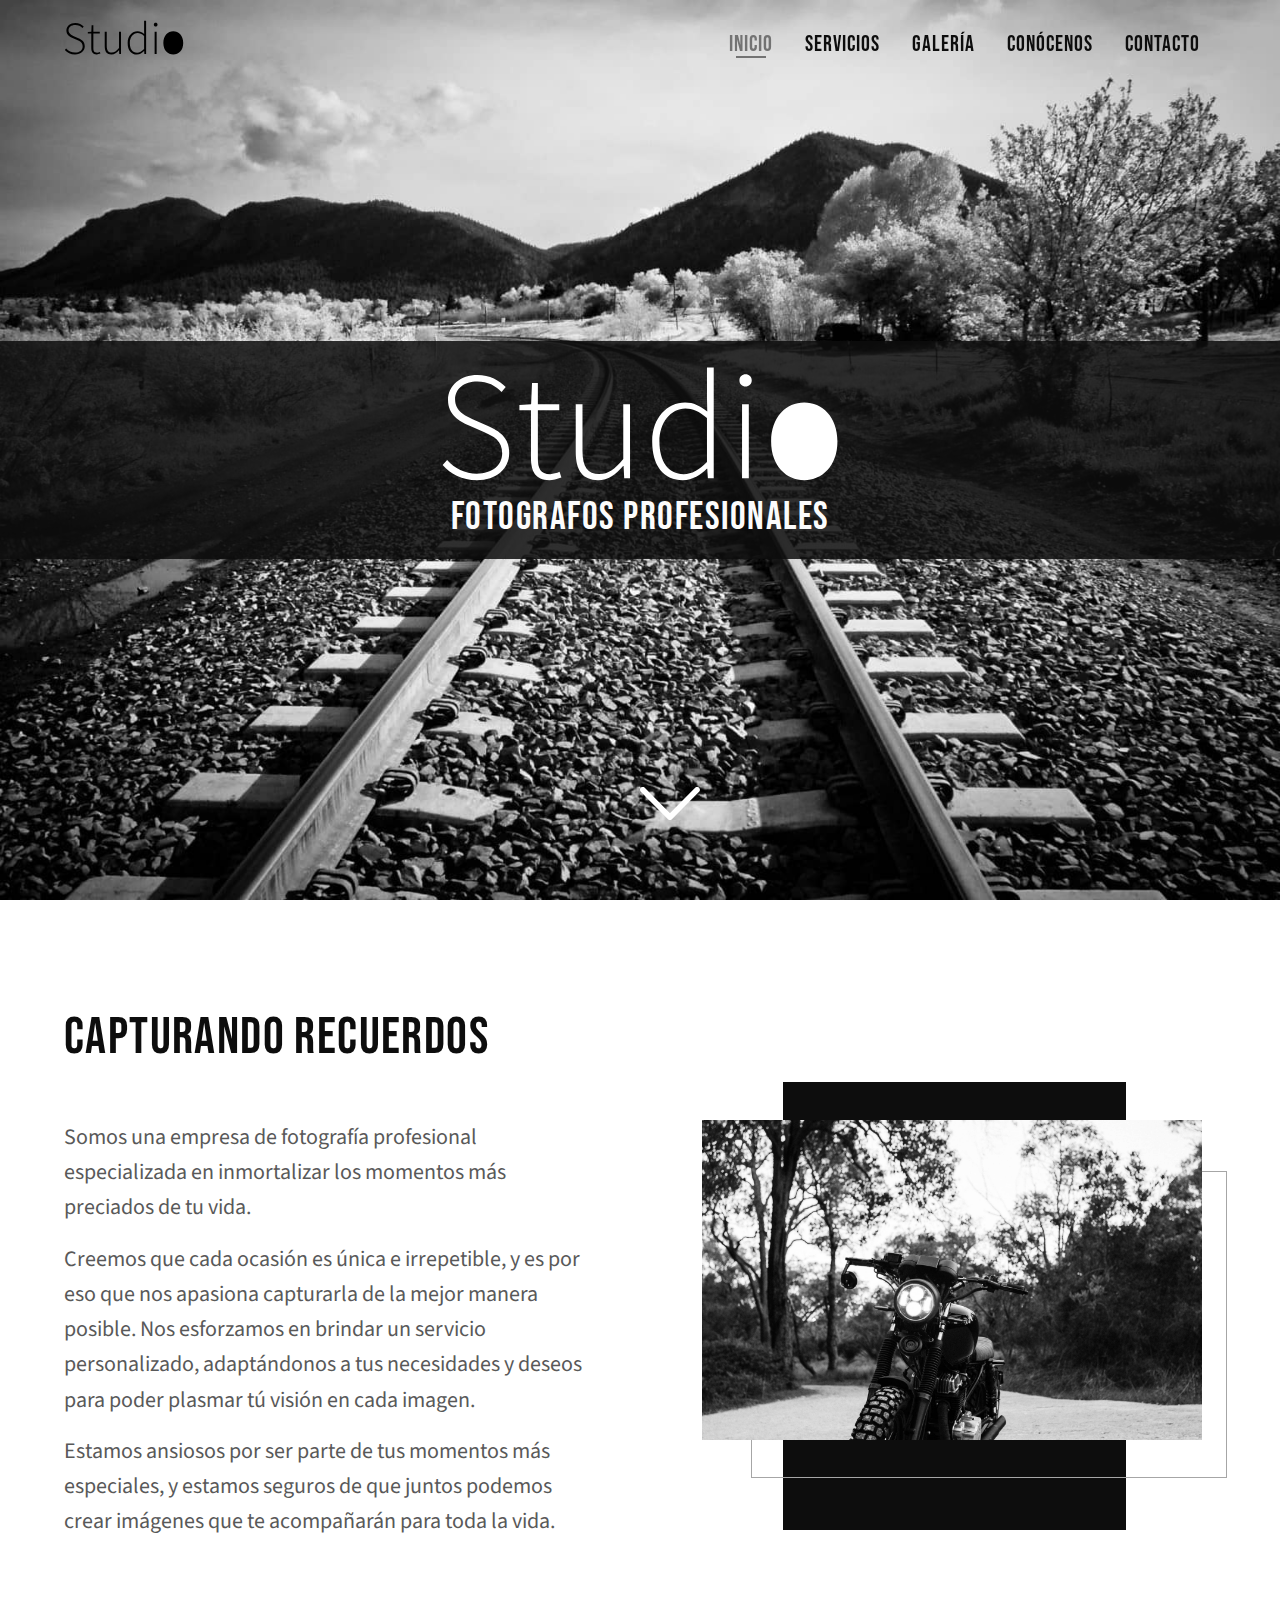
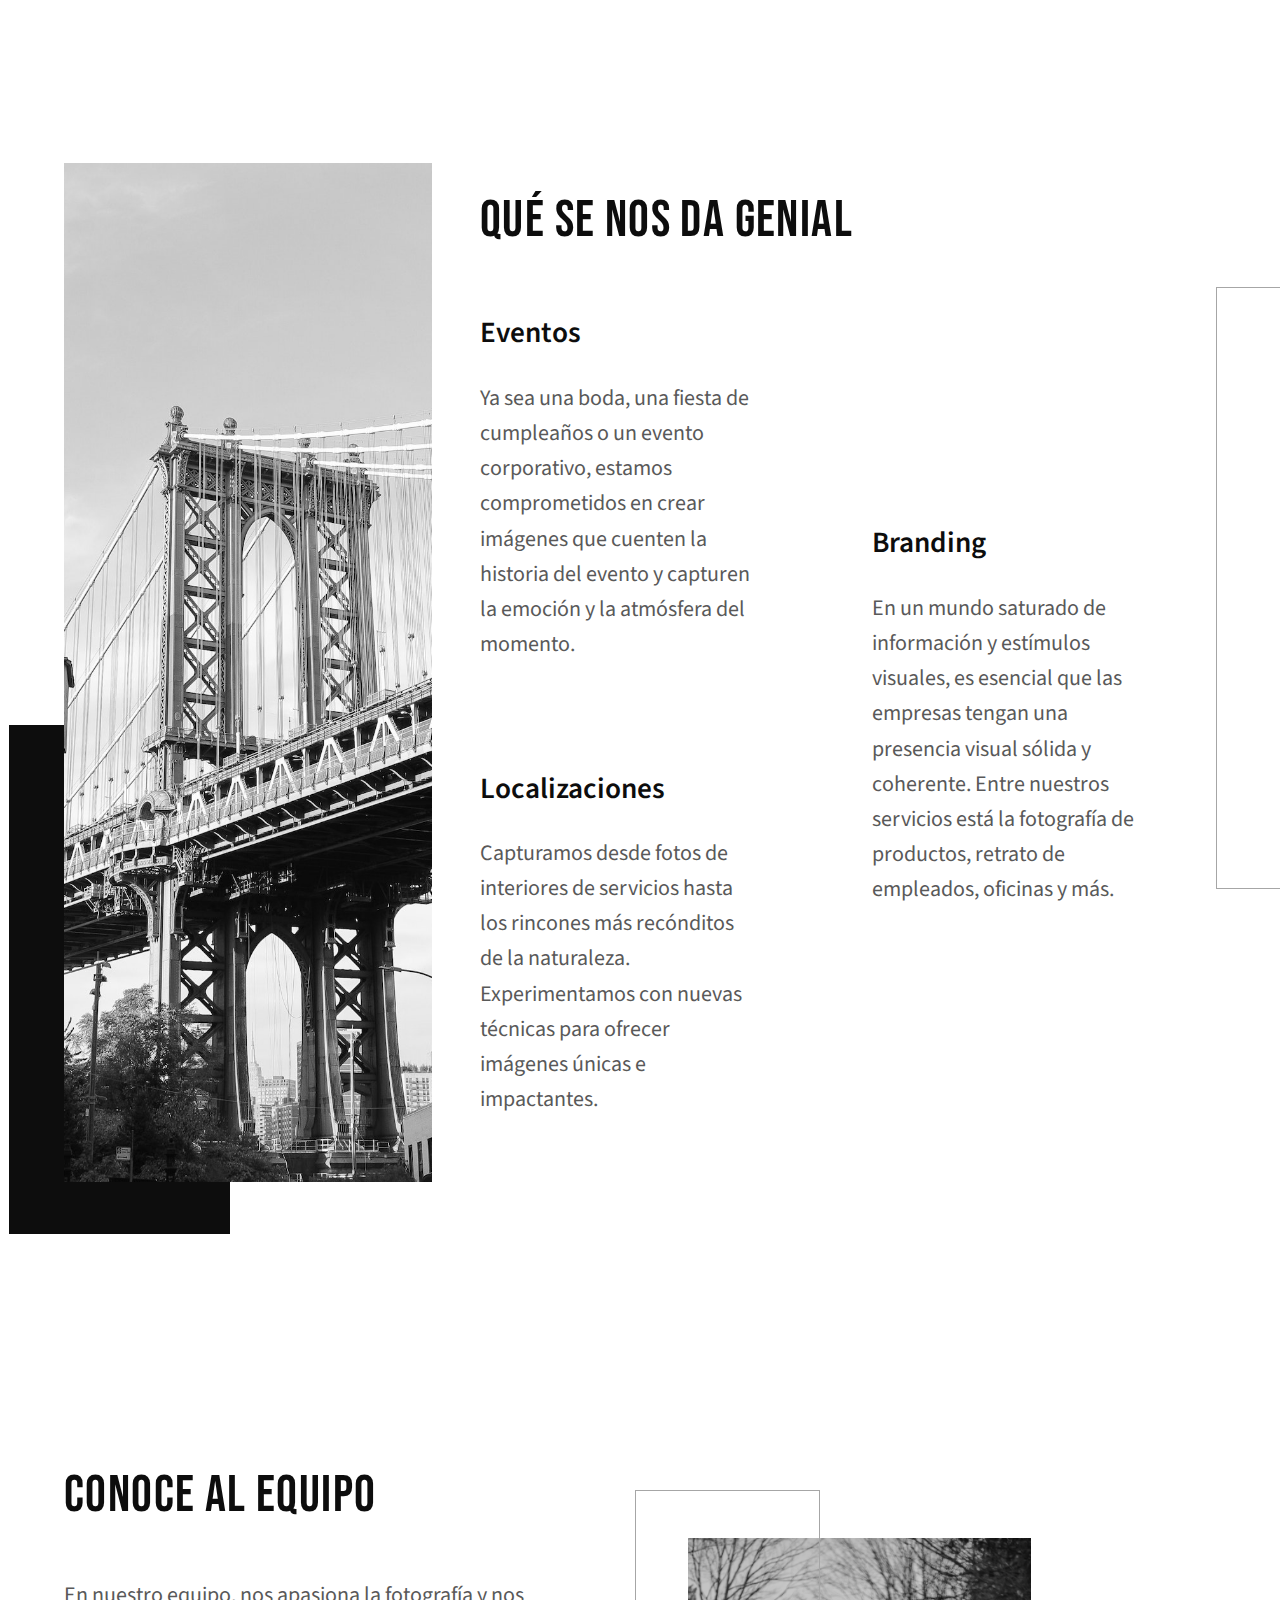
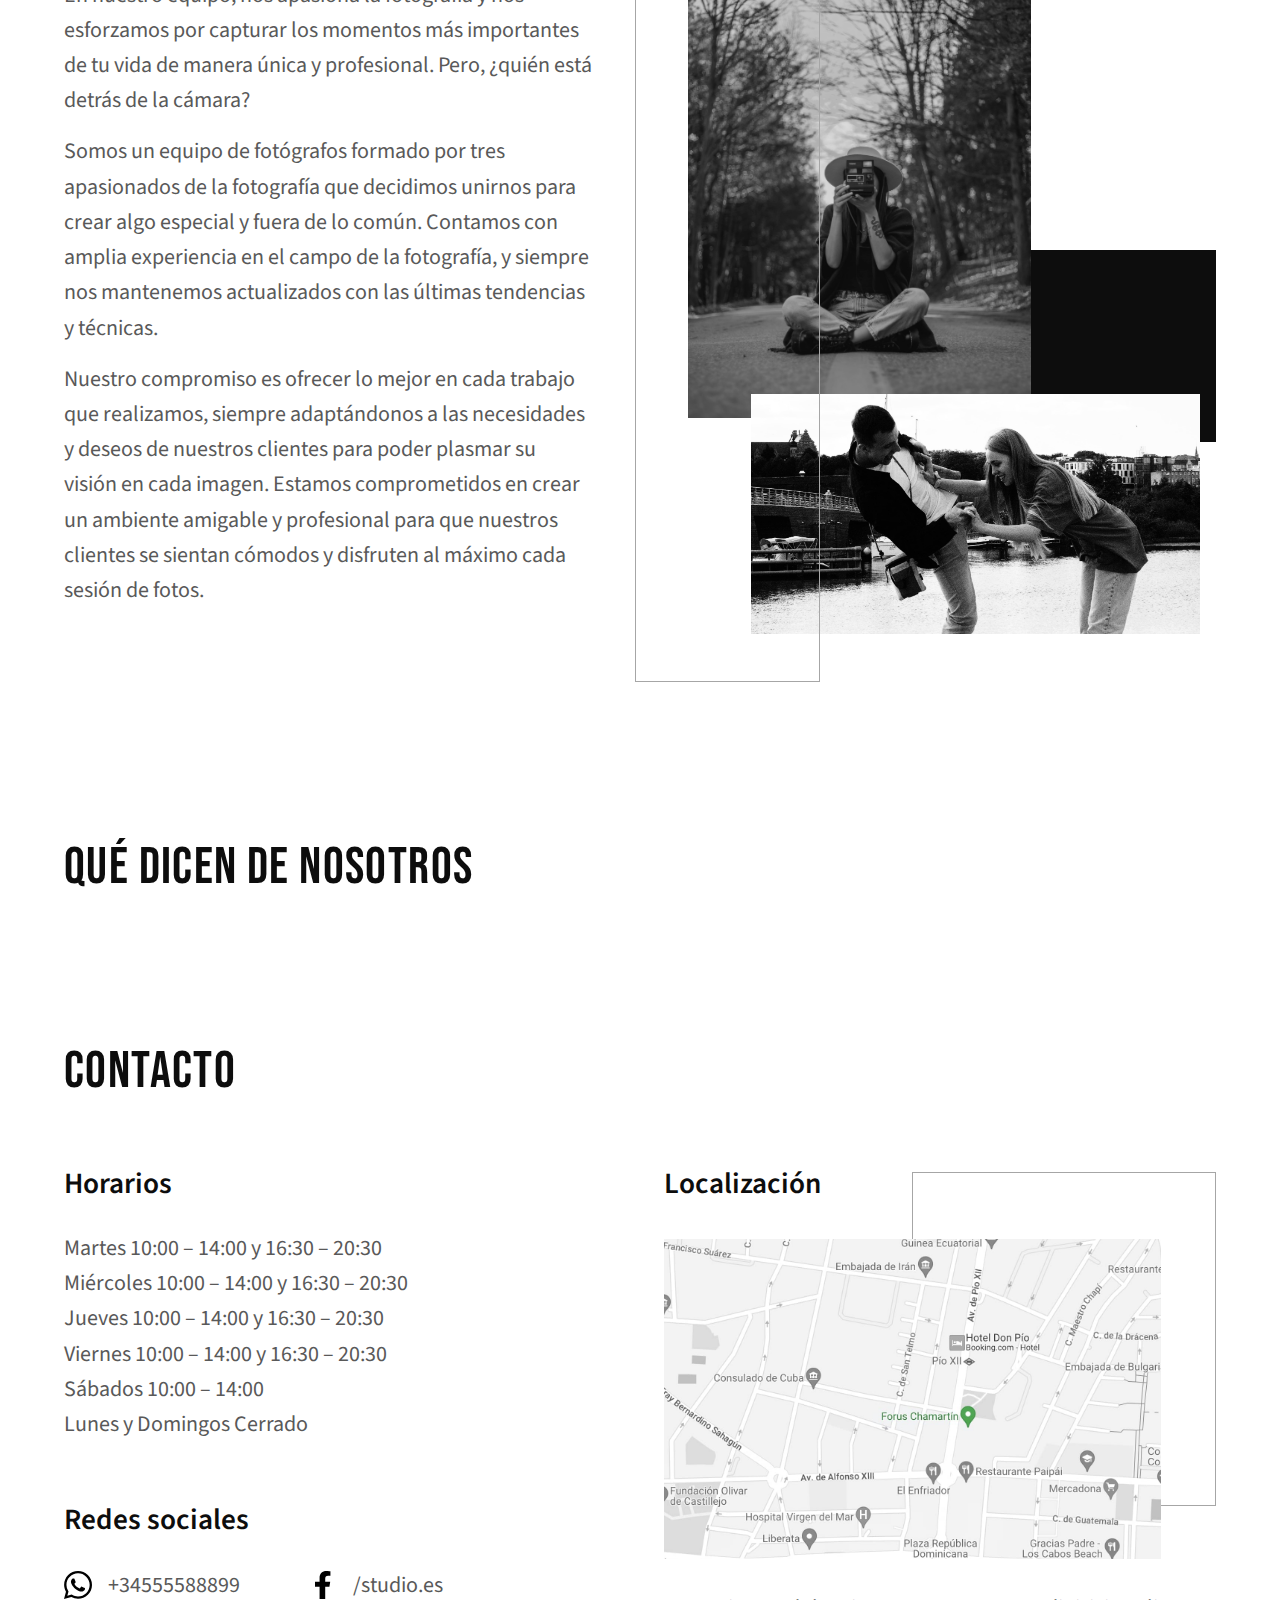
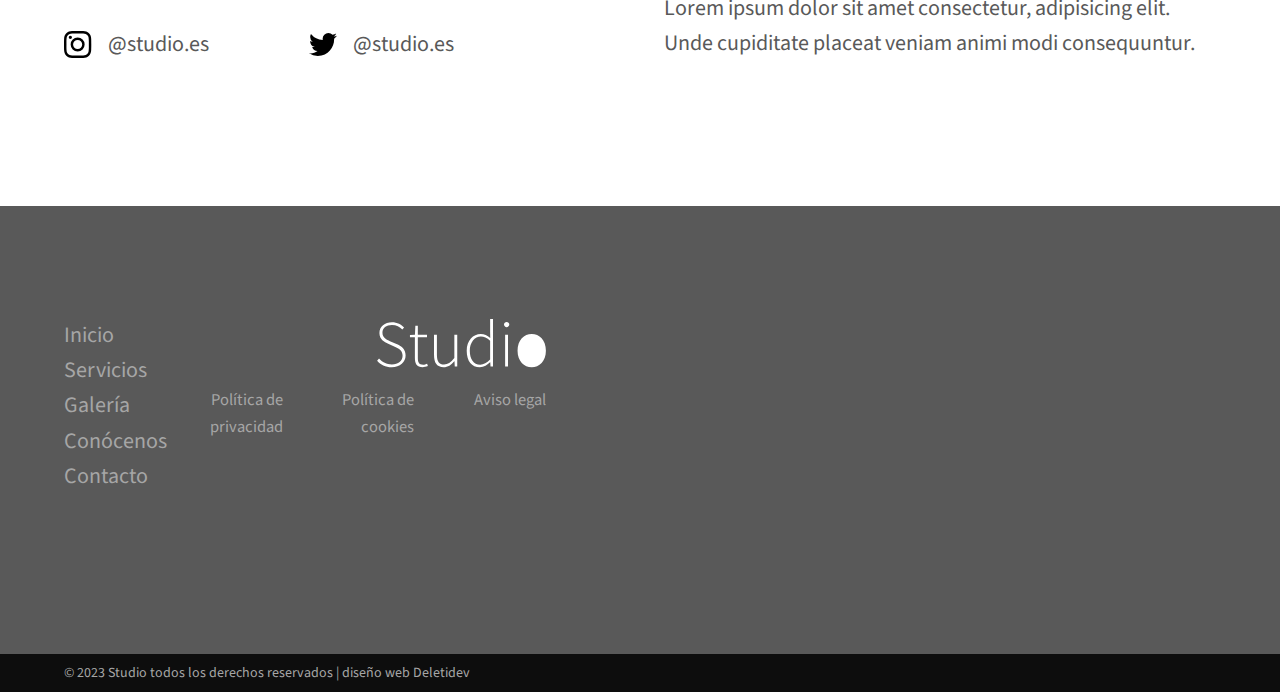
==== docs/index.html @ 0d8b5a31 "new" ====
<!DOCTYPE html><html lang="es"><head><meta charset="UTF-8"><link rel="icon" type="image/svg+xml" href=""><meta name="viewport" content="width=device-width,initial-scale=1"><link rel="preconnect" href="https://fonts.googleapis.com"><link rel="preconnect" href="https://fonts.gstatic.com" crossorigin><link href="https://fonts.googleapis.com/css2?family=Bebas+Neue&family=Source+Sans+Pro:ital,wght@0,300;0,400;0,600;1,400&display=swap" rel="stylesheet"><title>Studio | Fotografos proferionales</title><script type="module" crossorigin src="./assets/index-272db7a8.js"></script><link rel="stylesheet" href="./assets/index-8a27e7f1.css"></head><body><header class="header"><div id="header-background" class="header__background"><div class="header__bar container flex flex-row flex-align-center"><img src="./assets/logo-studio-c1c79568.svg" alt="logo de empresa Studio" class="logo"><div id="boton-menu" class="icono-menu" aria-label="icono para abrir y cerrar menu"><img class="icono-menu__obturador" src="./assets/obturador-53ebe497.png" alt=""><div id="menu-line" class="icono-menu__line"></div></div><nav id="menu" class="menu flex"><ul class="menu__list"><li><a href="#inicio" class="menu__item menu__item--active">Inicio</a></li><li><a class="menu__item" href="#servicios">Servicios</a></li><li><a class="menu__item" href="#galería">Galería</a></li><li><a class="menu__item" href="#conocenos">Conócenos</a></li><li><a class="menu__item" href="#contacto">Contacto</a></li></ul></nav></div></div></header><main><section id="inicio" class="inicio flex flex-align-center"><div class="inicio__text"><div class="container flow"><img class="logo logo-inicio" src="./assets/logo-studio-white-b383f48c.svg" alt=""><h1 class="title title-xl title-white">fotografos profesionales</h1></div><img class="inicio__scroll" src="./assets/arrow-down-27c321c0.svg" alt=""></div></section><section class="intro padding-sections"><div class="container flow"><h2 class="title title-xxl margin-m">Capturando recuerdos</h2><div class="intro__text flex"><div class="col-2 flow max-text"><p>Somos una empresa de fotografía profesional especializada en inmortalizar los momentos más preciados de tu vida.</p><p>Creemos que cada ocasión es única e irrepetible, y es por eso que nos apasiona capturarla de la mejor manera posible. Nos esforzamos en brindar un servicio personalizado, adaptándonos a tus necesidades y deseos para poder plasmar tú visión en cada imagen.</p><p>Estamos ansiosos por ser parte de tus momentos más especiales, y estamos seguros de que juntos podemos crear imágenes que te acompañarán para toda la vida.</p></div><div class="intro__image-container col-2"><img class="intro__img" src="./assets/inicio-685c5259.jpg" alt=""></div></div></div></section><section class="services padding-sections"><div class="container services__tablet"><div class="services__text col-t-32 flow"><h2 class="title title-xxl margin-m">Qué se nos da genial</h2><div class="services__box"><div class="services__service services__service--event flow"><h3 class="title title-l">Eventos</h3><p>Ya sea una boda, una fiesta de cumpleaños o un evento corporativo, estamos comprometidos en crear imágenes que cuenten la historia del evento y capturen la emoción y la atmósfera del momento.</p></div><div class="services__service services__service--local flow"><h3 class="title title-l">Localizaciones</h3><p>Capturamos desde fotos de interiores de servicios hasta los rincones más recónditos de la naturaleza. Experimentamos con nuevas técnicas para ofrecer imágenes únicas e impactantes.</p></div><div class="services__service services__service--brand flow"><h3 class="title title-l">Branding</h3><p>En un mundo saturado de información y estímulos visuales, es esencial que las empresas tengan una presencia visual sólida y coherente. Entre nuestros servicios está la fotografía de productos, retrato de empleados, oficinas y más.</p></div></div></div><div class="services__image-container col-t-3"><img class="services__img" src="./assets/services-2-a87cd0ec.jpg" alt=""></div></div></section><section class="works"></section><section class="team padding-sections"><div class="container flow"><h2 class="title title-xxl margin-m">Conoce al equipo</h2><div class="team__laptop flex"><div class="team__text col-2 flow max-text"><p>En nuestro equipo, nos apasiona la fotografía y nos esforzamos por capturar los momentos más importantes de tu vida de manera única y profesional. Pero, ¿quién está detrás de la cámara?</p><p>Somos un equipo de fotógrafos formado por tres apasionados de la fotografía que decidimos unirnos para crear algo especial y fuera de lo común. Contamos con amplia experiencia en el campo de la fotografía, y siempre nos mantenemos actualizados con las últimas tendencias y técnicas.</p><p>Nuestro compromiso es ofrecer lo mejor en cada trabajo que realizamos, siempre adaptándonos a las necesidades y deseos de nuestros clientes para poder plasmar su visión en cada imagen. Estamos comprometidos en crear un ambiente amigable y profesional para que nuestros clientes se sientan cómodos y disfruten al máximo cada sesión de fotos.</p></div><div class="team__images col-2"><div class="team__image-container"><img class="team__image team__image--road" src="./assets/team-road-782cd2dd.jpg" alt=""></div><img class="team__image team__image--lake" src="./assets/team-lake-77764103.jpg" alt=""></div></div></div></section><section class="opinion"><div class="container"><h2 class="title title-xxl margin-m">Qué dicen de nosotros</h2></div></section><section class="contact padding-sections"><div class="container flow"><h2 class="title title-xxl margin-m">Contacto</h2><div class="flex gap-l"><div class="contact__text flow col-2"><div class="contact__time flow"><h3 class="title title-l">Horarios</h3><div><p>Martes 10:00 – 14:00 y 16:30 – 20:30</p><p>Miércoles 10:00 – 14:00 y 16:30 – 20:30</p><p>Jueves 10:00 – 14:00 y 16:30 – 20:30</p><p>Viernes 10:00 – 14:00 y 16:30 – 20:30</p><p>Sábados 10:00 – 14:00</p><p>Lunes y Domingos Cerrado</p></div></div><div class="contact__socials flow"><h3 class="title title-l">Redes sociales</h3><div class="contact__social-container"><a href="" class="contact__social"><img src="./assets/whatsapp-ea87d028.svg" alt="enlace a whatsapp" title="enlace a whatsapp" class="contact__icon">+34555588899</a> <a href="" class="contact__social"><img src="./assets/facebook-67ca0e6b.svg" alt="enlace a facebook" title="enlace a facebook" class="contact__icon">/studio.es</a> <a href="" class="contact__social"><img src="./assets/instagram-a6bfcff4.svg" alt="enlace a instagram" title="enlace a instagram" class="contact__icon">@studio.es</a> <a href="" class="contact__social"><img src="./assets/twitter-a44cff69.svg" alt="enlace a twitter" title="enlace a twitter" class="contact__icon">@studio.es</a></div></div></div><div class="contact__local flow col-2"><h3 class="title title-l">Localización</h3><div class="contact__image-container"><img src="./assets/mapa-848af8f8.jpg" alt="mapa con la localizacion del estudio" class="contact__img"></div><p>Lorem ipsum dolor sit amet consectetur, adipisicing elit. Unde cupiditate placeat veniam animi modi consequuntur.</p></div></div></div></section></main><footer class="footer padding-sections"><div class="container"><div class="flex flex-row"><nav><ul class="menu-footer"><li><a href="#inicio">Inicio</a></li><li><a href="#services">Servicios</a></li><li><a href="#gallery">Galería</a></li><li><a href="#team">Conócenos</a></li><li><a href="#contact">Contacto</a></li></ul></nav><div><div class="logo-footer__decoration"><img class="logo-footer" src="./assets/logo-studio-white-b383f48c.svg" alt="logo de la empresa Studio"></div><nav><ul class="footer__policy flex flex-row"><li><a href="">Política de privacidad</a></li><li><a href="">Política de cookies</a></li><li><a href="">Aviso legal</a></li></ul></nav></div></div></div></footer><div class="copy"><p class="container">© 2023 Studio todos los derechos reservados | diseño web Deletidev</p></div></body></html>
---- docs/assets/index-8a27e7f1.css ----
html{-webkit-text-size-adjust:100%;line-height:1.15}main{display:block}h1{font-size:2em;margin:.67em 0}hr{box-sizing:content-box;height:0;overflow:visible}pre{font-family:monospace,monospace;font-size:1em}a{background-color:transparent}abbr[title]{border-bottom:none;text-decoration:underline;-webkit-text-decoration:underline dotted;text-decoration:underline dotted}b,strong{font-weight:bolder}code,kbd,samp{font-family:monospace,monospace;font-size:1em}small{font-size:80%}sub,sup{font-size:75%;line-height:0;position:relative;vertical-align:baseline}sub{bottom:-.25em}sup{top:-.5em}img{border-style:none}button,input,optgroup,select,textarea{font-family:inherit;font-size:100%;line-height:1.15;margin:0}button,input{overflow:visible}button,select{text-transform:none}[type=button],[type=reset],[type=submit],button{-webkit-appearance:button}[type=button]::-moz-focus-inner,[type=reset]::-moz-focus-inner,[type=submit]::-moz-focus-inner,button::-moz-focus-inner{border-style:none;padding:0}[type=button]:-moz-focusring,[type=reset]:-moz-focusring,[type=submit]:-moz-focusring,button:-moz-focusring{outline:1px dotted ButtonText}fieldset{padding:.35em .75em .625em}legend{box-sizing:border-box;color:inherit;display:table;max-width:100%;padding:0;white-space:normal}progress{vertical-align:baseline}textarea{overflow:auto}[type=checkbox],[type=radio]{box-sizing:border-box;padding:0}[type=number]::-webkit-inner-spin-button,[type=number]::-webkit-outer-spin-button{height:auto}[type=search]{-webkit-appearance:textfield;outline-offset:-2px}[type=search]::-webkit-search-decoration{-webkit-appearance:none}::-webkit-file-upload-button{-webkit-appearance:button;font:inherit}details{display:block}summary{display:list-item}template{display:none}[hidden]{display:none}*,:after,:before{box-sizing:border-box}ul{list-style:none;margin-bottom:0;margin-top:0;padding-left:0}a{color:inherit;text-decoration:none}body,figure,h1,h2,h3,h4,h5,p,picture{margin:0}h1,h2,h3,h4,h5,h6,p{font-weight:400}img,picture{display:block;max-width:100%}video{min-height:100%;min-width:100%;position:relative}button,input,select,textarea{font:inherit}@media (prefers-reduced-motion:reduce){*,:after,:before{animation-duration:.01ms!important;animation-iteration-count:1!important;scroll-behavior:auto!important;transition-duration:.01ms!important}}:root{--fs-sm:clamp(1rem,.06vw + .99rem,1.03rem);--fs-base:clamp(1.25rem,.22vw + 1.2rem,1.38rem);--fs-md:clamp(1.56rem,.48vw + 1.45rem,1.83rem);--fs-lg:clamp(1.95rem,.87vw + 1.75rem,2.44rem);--fs-xl:clamp(2.44rem,1.44vw + 2.1rem,3.26rem);--fs-xxl:clamp(3.05rem,2.28vw + 2.52rem,4.34rem);--fs-xxxl:clamp(3.81rem,3.49vw + 3rem,5.79rem);--ff-title:"Bebas Neue",cursive;--ff-main:"Source Sans Pro",sans-serif;--fw-300:300;--fw-400:400;--fw-600:600;--color-text-main:#595959;--color-text-title:#0d0d0d;--color-text-white:#fcfcfc;--color-bg-primary:#595959;--color-bg-secondary:#0d0d0d;--color-bg-terciary:#fcfcfc;--color-btn:#0d0d0d;--color-menu-active:#a6a6a6;--color-deco-primary:#a6a6a6;--color-deco-secondary:#0d0d0d;--flow:1rem}body{color:#595959;color:var(--color-text-main);font-family:Source Sans Pro,sans-serif;font-family:var(--ff-main);font-size:clamp(1.25rem,.22vw + 1.2rem,1.38rem);font-size:var(--fs-base);line-height:1.6;margin:0}.header{position:fixed;width:100%;z-index:3}.header__background{background-color:transparent;transition:background-color .6s ease-in-out}.header__background--opacity{background-color:#fcfcfccc}.header__background--active{background-color:#fcfcfc}.header__bar{left:0;padding-bottom:1rem;padding-top:1rem;width:100%}@media screen and (min-width:768px){.header__button{display:none}}.inicio{--flow:.7rem;background-attachment:fixed;background-image:url(./intro-bg-162d0317.jpg);background-position:50%;background-repeat:no-repeat;background-size:cover;height:100vh;justify-content:center;position:relative}.inicio__text{background-color:#0d0d0dd9;line-height:1.2;padding-bottom:1.4rem;padding-top:1.5rem;text-align:center;width:100%}.inicio__scroll{animation:slide-bottom 1s cubic-bezier(.25,.46,.45,.94) infinite alternate both;bottom:80px;left:50%;position:absolute;width:40px}@media screen and (min-width:1020px){.inicio__scroll{width:60px}}@keyframes slide-bottom{0%{transform:translate(-50%)}to{transform:translate(-50%,50px)}}.intro{overflow-x:hidden}@media screen and (min-width:1020px){.intro__text{align-items:flex-start;gap:6rem}}.intro__img{height:12rem;left:0;-o-object-fit:cover;object-fit:cover;-o-object-position:center;object-position:center;position:absolute;top:10%;transform:scale(1.2);width:100%;z-index:1}@media screen and (min-width:500px){.intro__img{height:18rem;margin-left:auto;margin-right:auto;position:relative;transform:none}}@media screen and (min-width:768px){.intro__img{height:20rem;max-width:500px}}@media screen and (min-width:1020px){.intro__img{top:0}}.intro__image-container{height:16rem;margin-bottom:4rem;margin-top:8rem;position:relative}@media screen and (min-width:500px){.intro__image-container{margin:6rem auto 10rem;width:100%}}@media screen and (min-width:768px){.intro__image-container{margin-bottom:8rem;margin-top:4rem;width:60%}}@media screen and (min-width:1020px){.intro__image-container{margin-bottom:10rem;margin-top:0}}.intro__image-container:before{background-color:#0d0d0d;background-color:var(--color-bg-secondary);content:"";height:140%;left:5%;position:absolute;top:-15%;width:90%;z-index:-1}@media screen and (min-width:500px){.intro__image-container:before{height:170%;left:10%;top:-10%;width:80%}}@media screen and (min-width:768px){.intro__image-container:before{height:165%;left:15%;top:-5%;width:70%}}@media screen and (min-width:1020px){.intro__image-container:before{height:175%;left:18%;top:-15%;width:65%}}.intro__image-container:after{border:.5px solid #a6a6a6;border:.5px solid var(--color-menu-active);content:"";height:100%;left:2.5%;position:absolute;top:10%;width:95%;z-index:0}@media screen and (min-width:500px){.intro__image-container:after{height:120%;left:5%;top:20%;width:90%}}@media screen and (min-width:768px){.intro__image-container:after{height:125%;left:10%;width:80%}}@media screen and (min-width:1020px){.intro__image-container:after{height:120%;left:12%;width:90%}}.services{--flow:2rem;overflow-x:hidden}@media screen and (min-width:768px){.services__tablet{display:flex;flex-direction:row-reverse;gap:3rem}}.services__box{background-color:#fffc;padding-bottom:2rem;position:relative;z-index:1}.services__box:before{border:1px solid #a6a6a6;border:1px solid var(--color-deco-primary);content:"";height:65%;position:absolute;right:-25%;top:0;width:30%}@media screen and (min-width:1020px){.services__box:before{right:-30%}}@media screen and (min-width:1020px){.services__box{grid-gap:3rem;align-items:center;display:grid;gap:3rem;grid-template-areas:" one three" "two three";grid-template-columns:repeat(2,1fr)}}.services__service{margin-bottom:4rem;max-width:35ch;width:80%}@media screen and (min-width:1020px){.services__service--brand{grid-area:three}}.services__image-container{height:30rem;position:relative}@media screen and (min-width:768px){.services__image-container{height:auto}}.services__image-container:after{background-color:#0d0d0d;background-color:var(--color-deco-secondary);bottom:1rem;content:"";height:60%;position:absolute;width:50%;z-index:-2}@media screen and (min-width:768px){.services__image-container:after{height:50%;left:-12%;top:42%;width:60%}}@media screen and (min-width:1020px){.services__image-container:after{left:-15%;top:52%}}.services__img{height:100%;margin-left:auto;-o-object-fit:cover;object-fit:cover;position:relative;top:-25%;transform:scale(1.2);width:70%;z-index:-1}@media screen and (min-width:768px){.services__img{height:90%;top:-2rem;transform:none;width:90%}}@media screen and (min-width:1020px){.services__img{height:100%;width:100%}}.team{overflow-x:hidden}@media screen and (min-width:1020px){.team__laptop{gap:6rem}}.team__images{margin-top:4rem;position:relative}@media screen and (min-width:1020px){.team__images{margin-top:0;top:-2.5rem}}.team__image-container{position:relative}.team__image-container:before{border:1px solid #a6a6a6;border:1px solid var(--color-deco-primary);content:"";height:175%;left:-18%;position:absolute;top:-10%;width:40%;z-index:1}@media screen and (min-width:1020px){.team__image-container:before{height:165%;left:-10%;width:35%}}.team__image-container:after{background-color:#0d0d0d;background-color:var(--color-deco-secondary);bottom:-5%;content:"";height:40%;position:absolute;right:0;width:40%;z-index:-1}.team__image{-o-object-fit:cover;object-fit:cover;position:relative}.team__image--road{height:25rem;width:75%}@media screen and (min-width:768px){.team__image--road{height:30rem;width:60%}}@media screen and (min-width:1020px){.team__image--road{width:65%}}.team__image--lake{height:13rem;left:23%;top:-1.5rem;transform:scale(1.2);width:90%}@media screen and (min-width:768px){.team__image--lake{height:16rem;width:75%}}@media screen and (min-width:1020px){.team__image--lake{height:15rem;left:12%;transform:none;width:85%}}.contact{--flow:2rem;overflow:hidden}.contact__social-container{display:flex;flex-direction:column;flex-wrap:wrap;gap:1.5rem;width:90%}@media screen and (min-width:768px){.contact__social-container{flex-direction:row}}@media screen and (min-width:1020px){.contact__social-container{width:100%}}.contact__time{margin-bottom:2rem}.contact__social{align-items:center;display:flex;gap:1rem}@media screen and (min-width:768px){.contact__social{width:40%}}.contact__icon{height:1.75rem;-o-object-fit:contain;object-fit:contain;width:1.75rem}.contact__local{margin-top:2rem}@media screen and (min-width:1020px){.contact__local{margin-top:0}}.contact__image-container{margin-top:.5rem;position:relative}.contact__image-container:before{border:1px solid #a6a6a6;border:1px solid var(--color-deco-primary);content:"";height:95%;position:absolute;right:-18%;top:-10%;width:35%;z-index:-1}@media screen and (min-width:1020px){.contact__image-container:before{right:0;width:55%}}.contact__img{height:22rem;-o-object-fit:cover;object-fit:cover;width:100%}@media screen and (min-width:1020px){.contact__img{height:20rem;width:90%}}.footer{background-color:#595959;background-color:var(--color-bg-primary);color:#0d0d0d;color:var(--color-text-title)}.footer__policy{color:#a6a6a6;color:var(--color-menu-active);flex-wrap:wrap;font-size:clamp(1rem,.06vw + .99rem,1.03rem);font-size:var(--fs-sm);gap:1rem;justify-content:space-evenly;padding-top:1.2rem}.footer__policy li{text-align:right;width:100%}@media screen and (min-width:768px){.footer__policy li{width:30%}}.copy{background-color:#0d0d0d;background-color:var(--color-bg-secondary);font-size:14px;padding-bottom:.5rem;padding-top:.5rem}.copy,.menu-footer{color:#a6a6a6;color:var(--color-menu-active)}.menu-footer{padding-bottom:1rem}.logo{height:35px;margin-bottom:5px;margin-right:auto}@media screen and (min-width:768px){.logo{margin-bottom:14px}}.logo-inicio{height:auto;margin-bottom:5px;margin-left:auto;margin-right:auto;max-width:400px;width:62%}@media screen and (min-width:1440px){.logo-inicio{max-width:450px}}.logo-footer{margin-left:auto;margin-right:auto;max-height:50px}@media screen and (min-width:768px){.logo-footer{margin-left:auto;margin-right:0}}.icono-menu{align-items:center;border:6px double #0d0d0d;border:6px double var(--color-btn);border-radius:50%;display:flex;height:45px;overflow:hidden;padding:.35rem;position:relative;width:45px}.icono-menu__line{background-color:#0d0d0d;background-color:var(--color-btn);border-radius:10px;height:2px;position:relative;transition:transform 1s ease-in-out;width:100%}.icono-menu__line:after,.icono-menu__line:before{background-color:#0d0d0d;background-color:var(--color-btn);border-radius:10px;content:"";height:100%;height:2px;left:0;position:absolute;top:0;transform:translateY(6px);transition:transform 1s ease-in-out;width:100%}.icono-menu__line:after{transform:translateY(-6px)}.icono-menu__line--close.icono-menu__line:before{transform:translateY(0)}.icono-menu__line--close.icono-menu__line:after{transform:translateY(-6px)}.icono-menu__line--close.icono-menu__line:after{transform:rotate(90deg)}.icono-menu__line--close.icono-menu__line{transform:rotate(45deg)}.icono-menu:before{background-color:transparent;border-radius:50%;content:"";height:100%;left:0;position:absolute;transition:background-color .6s;width:100%;z-index:1}.icono-menu--active.icono-menu:before{background-color:#fff}.icono-menu__obturador{background-color:transparent;left:0;position:absolute;top:0;transform:scale(5);transition:transform .6s;z-index:3}.icono-menu--active .icono-menu__obturador{transform:scale(1) rotate(45deg)}@media screen and (min-width:768px){.icono-menu{display:none}}.button{border:1px solid #0d0d0d;border:1px solid var(--color-text-title);color:#0d0d0d;color:var(--color-text-title);letter-spacing:3px;padding-bottom:.7rem;padding-top:.7rem;text-transform:uppercase;word-spacing:3px}.button--primary{display:block;padding-left:4rem;padding-right:4rem;width:-moz-fit-content;width:fit-content}@media (hover:hover){.button:hover{background-color:#0d0d0d;background-color:var(--color-text-title);color:#fcfcfc;color:var(--color-text-white)}}.menu-footer{text-align:left}.menu{align-items:center;display:flex;height:100vh;left:100%;overflow-y:hidden;position:absolute;right:100%;top:0;transition:transform 1s ease-in-out;width:50%;z-index:-1}@media screen and (min-width:768px){.menu{height:auto;left:0;position:relative;transform:translate(0);width:-moz-fit-content;width:fit-content;z-index:1}}.menu__list{margin-top:9rem;position:relative;top:0;width:100%}@media screen and (min-width:768px){.menu__list{display:flex;flex-direction:row;margin-left:0;margin-right:0;margin-top:0;width:100%}}.menu__list:after{background-color:#0d0d0d;background-color:var(--color-bg-secondary);content:"";height:200%;position:absolute;top:100%;width:100%}@media screen and (min-width:768px){.menu__list:after{display:none}}.menu__list:before{background-color:#0d0d0d;background-color:var(--color-bg-secondary);bottom:100%;content:"";height:100%;position:absolute;width:100%}@media screen and (min-width:768px){.menu__list:before{display:none}}.menu__item{background-color:#0d0d0d;background-color:var(--color-bg-secondary);color:#fcfcfc;color:var(--color-text-white);display:block;font-family:Bebas Neue,cursive;font-family:var(--ff-title);font-size:clamp(1.56rem,.48vw + 1.45rem,1.83rem);font-size:var(--fs-md);padding-bottom:.7rem;padding-right:2rem;padding-top:.7rem;position:relative;text-align:right;text-transform:uppercase}@media screen and (min-width:768px){.menu__item{background-color:transparent;color:#0d0d0d;color:var(--color-text-title);font-size:clamp(1.25rem,.22vw + 1.2rem,1.38rem);font-size:var(--fs-base);letter-spacing:1px;padding-left:1rem;padding-right:1rem}}@media (hover:hover){.menu__item:hover{--color-menu-active:#737373;color:#a6a6a6;color:var(--color-menu-active)}.menu__item:hover:before{border-bottom:2px solid #737373;content:"";height:54%;left:30%;position:absolute;width:40%}}.menu__item--active{border-left:3px solid #a6a6a6;border-left:3px solid var(--color-menu-active);color:#a6a6a6;color:var(--color-menu-active);margin-left:auto;width:85%}@media screen and (min-width:768px){.menu__item--active{--color-menu-active:#737373;border-left:none;width:100%}.menu__item--active:before{border-bottom:2px solid #737373;content:"";height:54%;left:30%;position:absolute;width:40%}}.menu--open{transform:translate(-100%)}.container{margin-left:auto;margin-right:auto;max-width:1280px;width:90%}.title{color:#0d0d0d;color:var(--color-text-title);line-height:1}.title-l,.title-m{font-size:clamp(1.56rem,.48vw + 1.45rem,1.83rem);font-size:var(--fs-md)}.title-l{font-weight:600}.title-xl{font-size:clamp(1.95rem,.87vw + 1.75rem,2.44rem);font-size:var(--fs-lg);letter-spacing:1.5px}.title-xl,.title-xxl{font-family:Bebas Neue,cursive;font-family:var(--ff-title);text-transform:uppercase}.title-xxl{font-size:clamp(2.44rem,1.44vw + 2.1rem,3.26rem);font-size:var(--fs-xl);letter-spacing:1.4px}.title-white{color:#fcfcfc;color:var(--color-text-white)}.flex{display:flex;flex-direction:column}@media screen and (min-width:1020px){.flex{flex-direction:row}}.flex-just-center{justify-content:center}.flex-just-space{justify-content:space-between}.flex-align-center{align-items:center}.flex-align-left{align-items:left}.flex-row{flex-direction:row}@media screen and (min-width:768px){.flex-desktop{flex-direction:row}}.grid{display:grid}.gap-s{gap:1rem}.gap-m{gap:2rem}.gap-l{gap:3rem}.gap-xl{gap:4rem}.gap-xxl{gap:5rem}.padding-sections{padding-bottom:7rem;padding-top:7rem}@media screen and (min-width:768px){.padding-sections{padding-bottom:8rem}}@media screen and (min-width:1020px){.padding-sections{padding-bottom:9rem}}.flow>*+*{padding-top:1rem;padding-top:var(--flow)}.br{display:block;font-size:0}.line-height{line-height:.95}.margin-m{margin-bottom:2.5rem}@media screen and (min-width:768px){.max-text{max-width:70ch}}@media screen and (min-width:1020px){.max-text{max-width:200ch}.col-1{width:100%}.col-2{width:50%}.col-3{width:33%}.col-32{width:66%}}@media screen and (min-width:768px){.col-t-2{width:50%}.col-t-3{width:33%}.col-t-32{width:66%}}
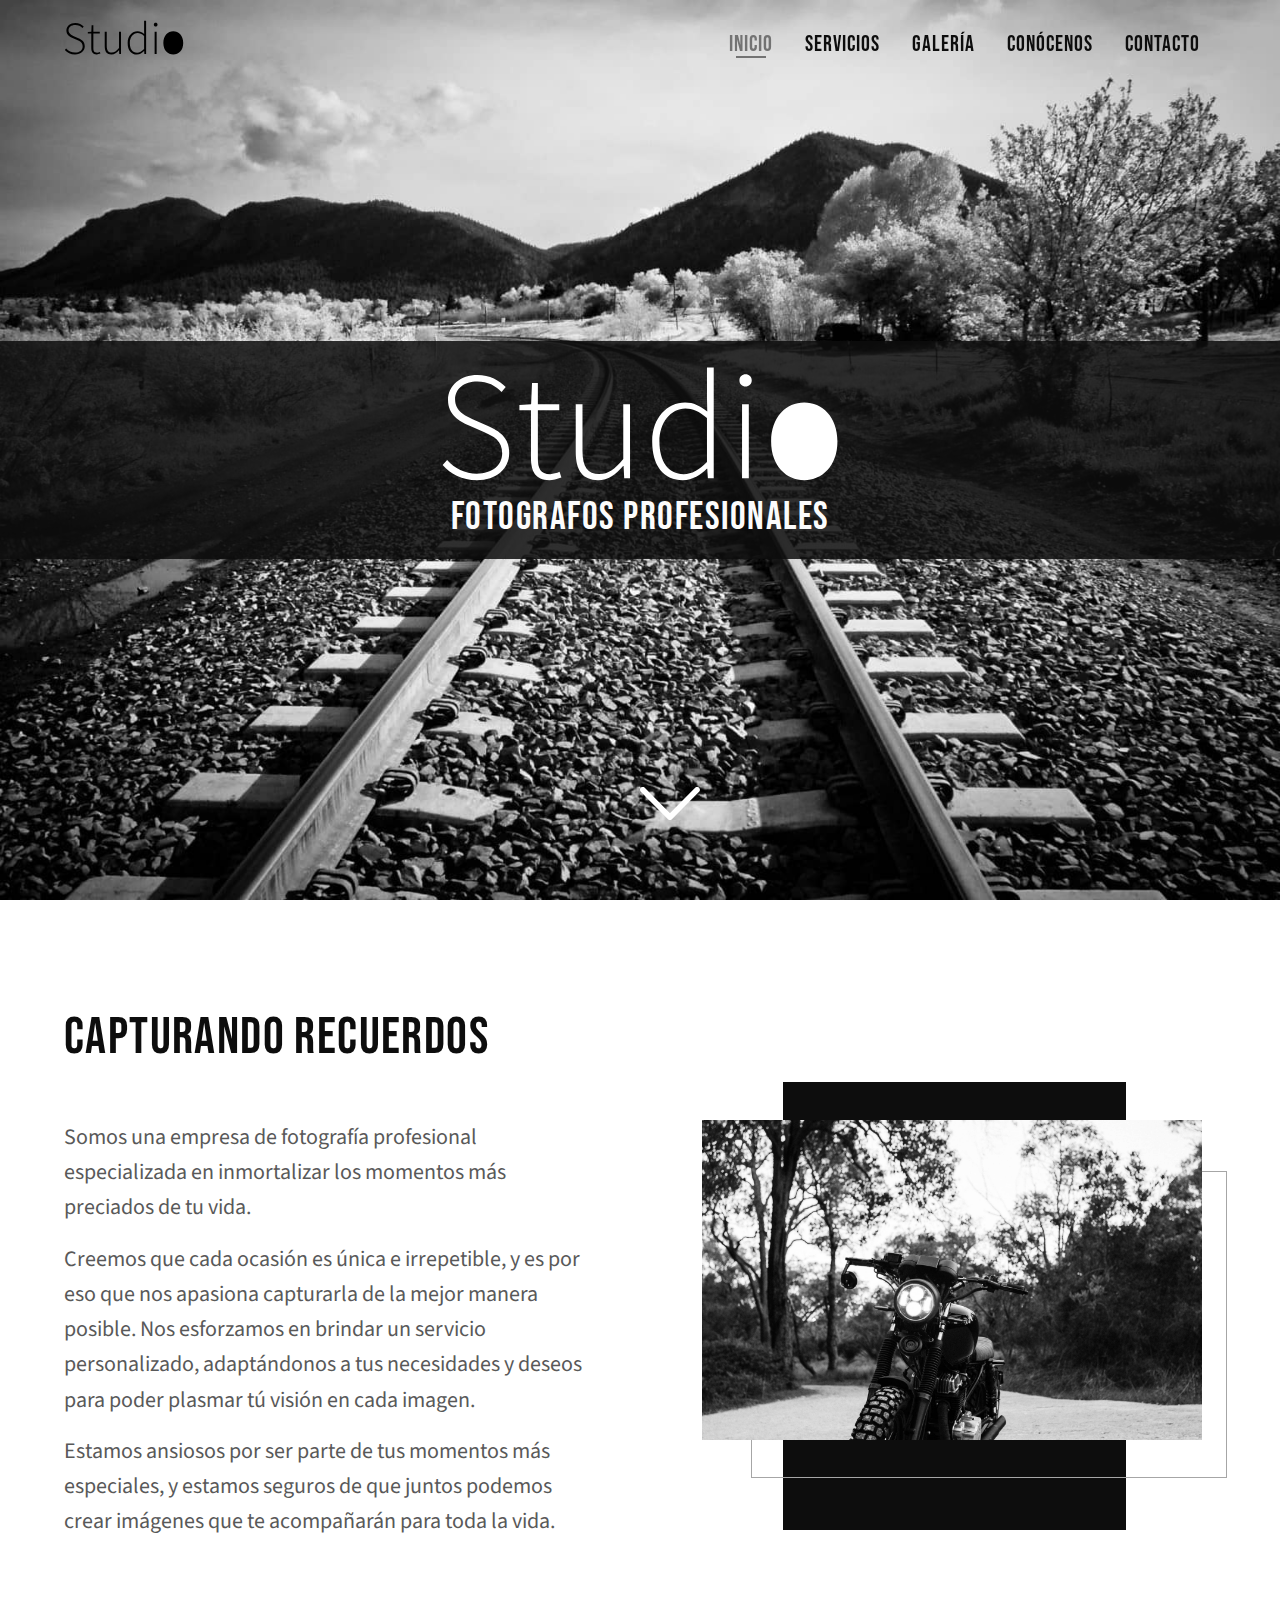
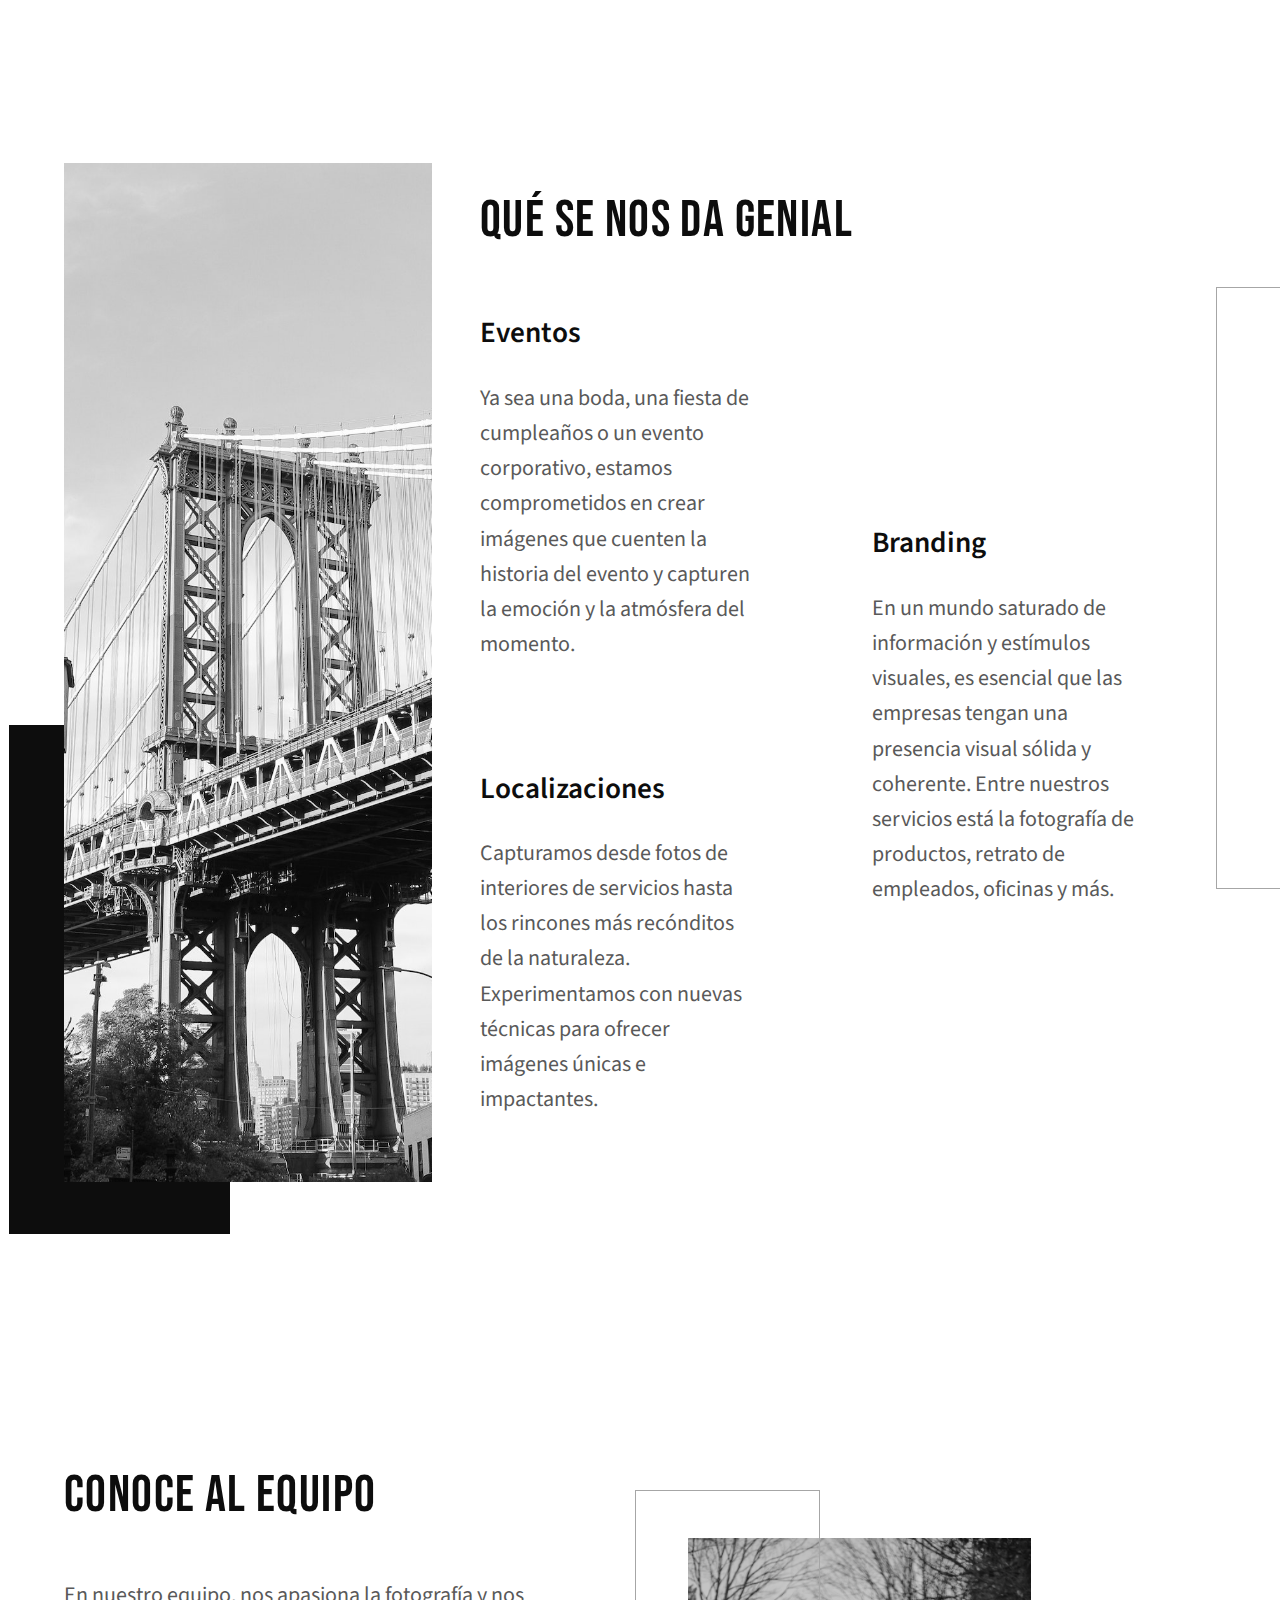
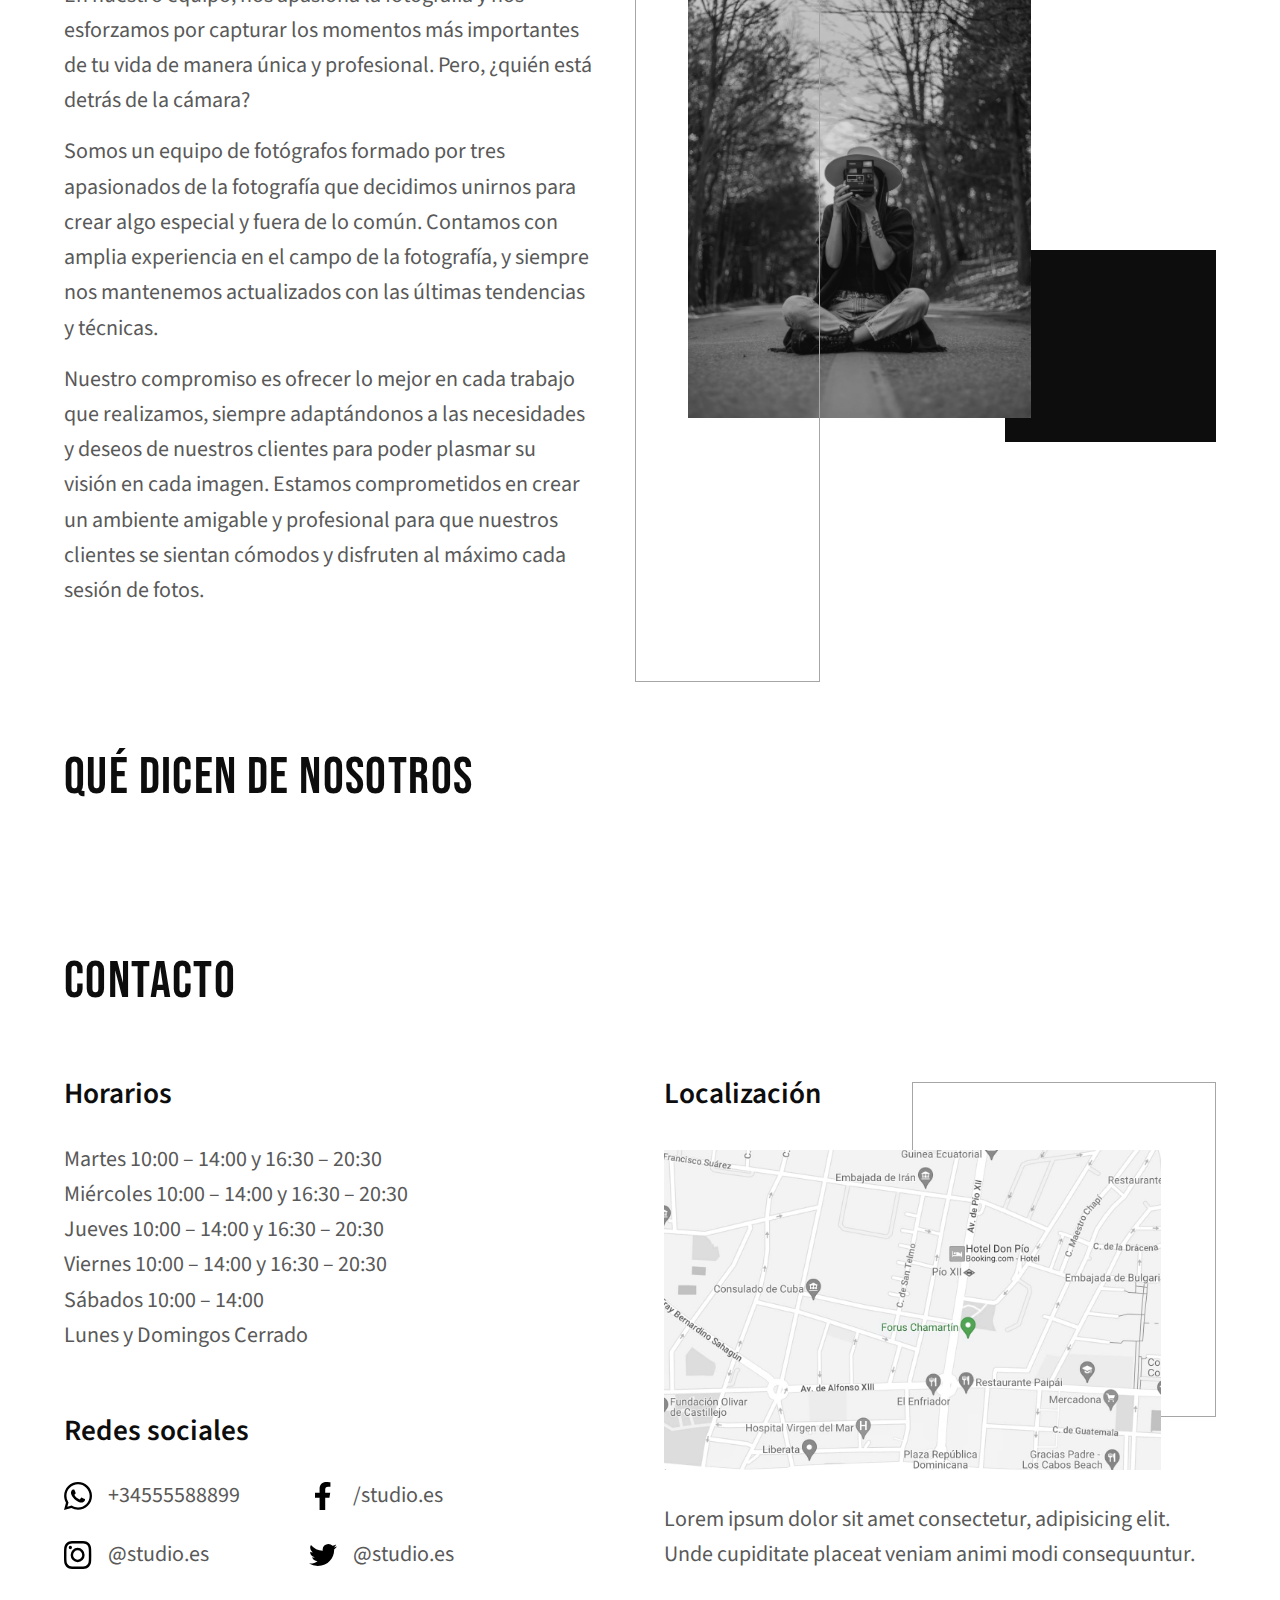
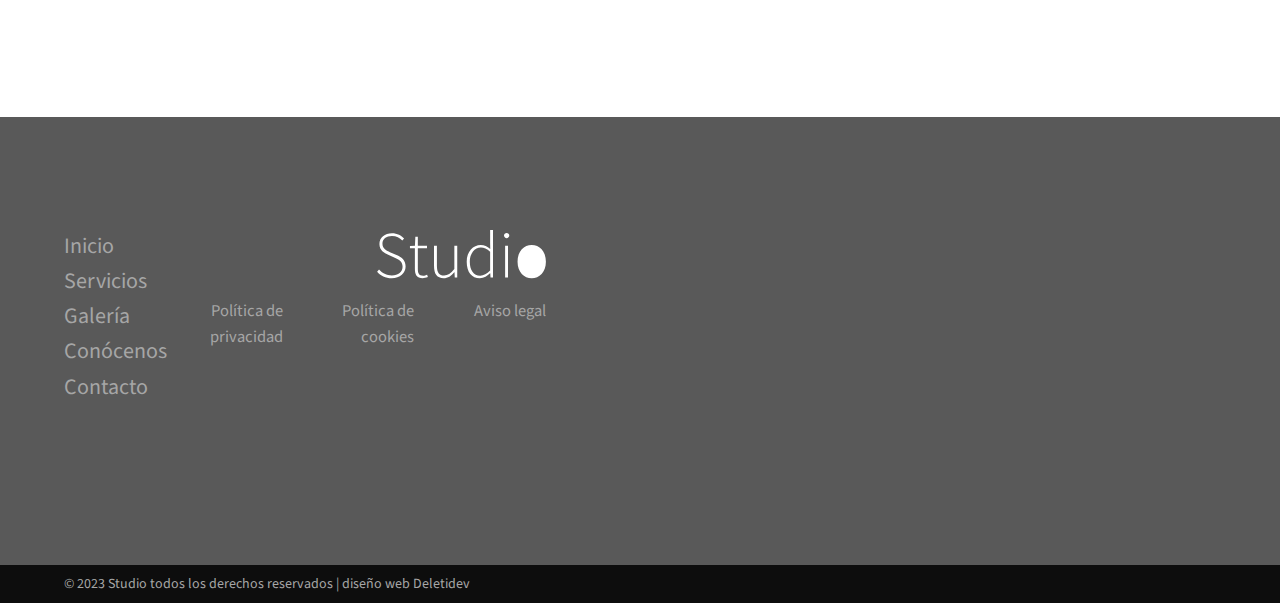
==== commit b98a03a5: "prueba" ====
--- a/docs/index.html
+++ b/docs/index.html
@@ -1 +1 @@
-<!DOCTYPE html><html lang="es"><head><meta charset="UTF-8"><link rel="icon" type="image/svg+xml" href=""><meta name="viewport" content="width=device-width,initial-scale=1"><link rel="preconnect" href="https://fonts.googleapis.com"><link rel="preconnect" href="https://fonts.gstatic.com" crossorigin><link href="https://fonts.googleapis.com/css2?family=Bebas+Neue&family=Source+Sans+Pro:ital,wght@0,300;0,400;0,600;1,400&display=swap" rel="stylesheet"><title>Studio | Fotografos proferionales</title><script type="module" crossorigin src="./assets/index-272db7a8.js"></script><link rel="stylesheet" href="./assets/index-8a27e7f1.css"></head><body><header class="header"><div id="header-background" class="header__background"><div class="header__bar container flex flex-row flex-align-center"><img src="./assets/logo-studio-c1c79568.svg" alt="logo de empresa Studio" class="logo"><div id="boton-menu" class="icono-menu" aria-label="icono para abrir y cerrar menu"><img class="icono-menu__obturador" src="./assets/obturador-53ebe497.png" alt=""><div id="menu-line" class="icono-menu__line"></div></div><nav id="menu" class="menu flex"><ul class="menu__list"><li><a href="#inicio" class="menu__item menu__item--active">Inicio</a></li><li><a class="menu__item" href="#servicios">Servicios</a></li><li><a class="menu__item" href="#galería">Galería</a></li><li><a class="menu__item" href="#conocenos">Conócenos</a></li><li><a class="menu__item" href="#contacto">Contacto</a></li></ul></nav></div></div></header><main><section id="inicio" class="inicio flex flex-align-center"><div class="inicio__text"><div class="container flow"><img class="logo logo-inicio" src="./assets/logo-studio-white-b383f48c.svg" alt=""><h1 class="title title-xl title-white">fotografos profesionales</h1></div><img class="inicio__scroll" src="./assets/arrow-down-27c321c0.svg" alt=""></div></section><section class="intro padding-sections"><div class="container flow"><h2 class="title title-xxl margin-m">Capturando recuerdos</h2><div class="intro__text flex"><div class="col-2 flow max-text"><p>Somos una empresa de fotografía profesional especializada en inmortalizar los momentos más preciados de tu vida.</p><p>Creemos que cada ocasión es única e irrepetible, y es por eso que nos apasiona capturarla de la mejor manera posible. Nos esforzamos en brindar un servicio personalizado, adaptándonos a tus necesidades y deseos para poder plasmar tú visión en cada imagen.</p><p>Estamos ansiosos por ser parte de tus momentos más especiales, y estamos seguros de que juntos podemos crear imágenes que te acompañarán para toda la vida.</p></div><div class="intro__image-container col-2"><img class="intro__img" src="./assets/inicio-685c5259.jpg" alt=""></div></div></div></section><section class="services padding-sections"><div class="container services__tablet"><div class="services__text col-t-32 flow"><h2 class="title title-xxl margin-m">Qué se nos da genial</h2><div class="services__box"><div class="services__service services__service--event flow"><h3 class="title title-l">Eventos</h3><p>Ya sea una boda, una fiesta de cumpleaños o un evento corporativo, estamos comprometidos en crear imágenes que cuenten la historia del evento y capturen la emoción y la atmósfera del momento.</p></div><div class="services__service services__service--local flow"><h3 class="title title-l">Localizaciones</h3><p>Capturamos desde fotos de interiores de servicios hasta los rincones más recónditos de la naturaleza. Experimentamos con nuevas técnicas para ofrecer imágenes únicas e impactantes.</p></div><div class="services__service services__service--brand flow"><h3 class="title title-l">Branding</h3><p>En un mundo saturado de información y estímulos visuales, es esencial que las empresas tengan una presencia visual sólida y coherente. Entre nuestros servicios está la fotografía de productos, retrato de empleados, oficinas y más.</p></div></div></div><div class="services__image-container col-t-3"><img class="services__img" src="./assets/services-2-a87cd0ec.jpg" alt=""></div></div></section><section class="works"></section><section class="team padding-sections"><div class="container flow"><h2 class="title title-xxl margin-m">Conoce al equipo</h2><div class="team__laptop flex"><div class="team__text col-2 flow max-text"><p>En nuestro equipo, nos apasiona la fotografía y nos esforzamos por capturar los momentos más importantes de tu vida de manera única y profesional. Pero, ¿quién está detrás de la cámara?</p><p>Somos un equipo de fotógrafos formado por tres apasionados de la fotografía que decidimos unirnos para crear algo especial y fuera de lo común. Contamos con amplia experiencia en el campo de la fotografía, y siempre nos mantenemos actualizados con las últimas tendencias y técnicas.</p><p>Nuestro compromiso es ofrecer lo mejor en cada trabajo que realizamos, siempre adaptándonos a las necesidades y deseos de nuestros clientes para poder plasmar su visión en cada imagen. Estamos comprometidos en crear un ambiente amigable y profesional para que nuestros clientes se sientan cómodos y disfruten al máximo cada sesión de fotos.</p></div><div class="team__images col-2"><div class="team__image-container"><img class="team__image team__image--road" src="./assets/team-road-782cd2dd.jpg" alt=""></div><img class="team__image team__image--lake" src="./assets/team-lake-77764103.jpg" alt=""></div></div></div></section><section class="opinion"><div class="container"><h2 class="title title-xxl margin-m">Qué dicen de nosotros</h2></div></section><section class="contact padding-sections"><div class="container flow"><h2 class="title title-xxl margin-m">Contacto</h2><div class="flex gap-l"><div class="contact__text flow col-2"><div class="contact__time flow"><h3 class="title title-l">Horarios</h3><div><p>Martes 10:00 – 14:00 y 16:30 – 20:30</p><p>Miércoles 10:00 – 14:00 y 16:30 – 20:30</p><p>Jueves 10:00 – 14:00 y 16:30 – 20:30</p><p>Viernes 10:00 – 14:00 y 16:30 – 20:30</p><p>Sábados 10:00 – 14:00</p><p>Lunes y Domingos Cerrado</p></div></div><div class="contact__socials flow"><h3 class="title title-l">Redes sociales</h3><div class="contact__social-container"><a href="" class="contact__social"><img src="./assets/whatsapp-ea87d028.svg" alt="enlace a whatsapp" title="enlace a whatsapp" class="contact__icon">+34555588899</a> <a href="" class="contact__social"><img src="./assets/facebook-67ca0e6b.svg" alt="enlace a facebook" title="enlace a facebook" class="contact__icon">/studio.es</a> <a href="" class="contact__social"><img src="./assets/instagram-a6bfcff4.svg" alt="enlace a instagram" title="enlace a instagram" class="contact__icon">@studio.es</a> <a href="" class="contact__social"><img src="./assets/twitter-a44cff69.svg" alt="enlace a twitter" title="enlace a twitter" class="contact__icon">@studio.es</a></div></div></div><div class="contact__local flow col-2"><h3 class="title title-l">Localización</h3><div class="contact__image-container"><img src="./assets/mapa-848af8f8.jpg" alt="mapa con la localizacion del estudio" class="contact__img"></div><p>Lorem ipsum dolor sit amet consectetur, adipisicing elit. Unde cupiditate placeat veniam animi modi consequuntur.</p></div></div></div></section></main><footer class="footer padding-sections"><div class="container"><div class="flex flex-row"><nav><ul class="menu-footer"><li><a href="#inicio">Inicio</a></li><li><a href="#services">Servicios</a></li><li><a href="#gallery">Galería</a></li><li><a href="#team">Conócenos</a></li><li><a href="#contact">Contacto</a></li></ul></nav><div><div class="logo-footer__decoration"><img class="logo-footer" src="./assets/logo-studio-white-b383f48c.svg" alt="logo de la empresa Studio"></div><nav><ul class="footer__policy flex flex-row"><li><a href="">Política de privacidad</a></li><li><a href="">Política de cookies</a></li><li><a href="">Aviso legal</a></li></ul></nav></div></div></div></footer><div class="copy"><p class="container">© 2023 Studio todos los derechos reservados | diseño web Deletidev</p></div></body></html>+<!DOCTYPE html><html lang="es"><head><meta charset="UTF-8"><link rel="icon" type="image/svg+xml" href=""><meta name="viewport" content="width=device-width,initial-scale=1"><link rel="preconnect" href="https://fonts.googleapis.com"><link rel="preconnect" href="https://fonts.gstatic.com" crossorigin><link href="https://fonts.googleapis.com/css2?family=Bebas+Neue&family=Source+Sans+Pro:ital,wght@0,300;0,400;0,600;1,400&display=swap" rel="stylesheet"><title>Studio | Fotografos proferionales</title><script type="module" crossorigin src="./assets/index-574a5d20.js"></script><link rel="stylesheet" href="./assets/index-5b46b752.css"></head><body><header class="header"><div id="header-background" class="header__background"><div class="header__bar container flex flex-row flex-align-center"><img src="./assets/logo-studio-c1c79568.svg" alt="logo de empresa Studio" class="logo"><div id="boton-menu" class="icono-menu" aria-label="icono para abrir y cerrar menu"><img class="icono-menu__obturador" src="./assets/obturador-53ebe497.png" alt=""><div id="menu-line" class="icono-menu__line"></div></div><nav id="menu" class="menu flex"><ul class="menu__list"><li><a href="#inicio" class="menu__item menu__item--active">Inicio</a></li><li><a class="menu__item" href="#servicios">Servicios</a></li><li><a class="menu__item" href="#galería">Galería</a></li><li><a class="menu__item" href="#conocenos">Conócenos</a></li><li><a class="menu__item" href="#contacto">Contacto</a></li></ul></nav></div></div></header><main><section id="inicio" class="inicio flex flex-align-center"><div class="inicio__text"><div class="container flow"><img class="logo logo-inicio" src="./assets/logo-studio-white-b383f48c.svg" alt=""><h1 class="title title-xl title-white">fotografos profesionales</h1></div><img class="inicio__scroll" src="./assets/arrow-down-27c321c0.svg" alt=""></div></section><section class="intro padding-sections"><div class="container flow"><h2 class="title title-xxl margin-m">Capturando recuerdos</h2><div class="intro__text flex"><div class="col-2 flow max-text"><p>Somos una empresa de fotografía profesional especializada en inmortalizar los momentos más preciados de tu vida.</p><p>Creemos que cada ocasión es única e irrepetible, y es por eso que nos apasiona capturarla de la mejor manera posible. Nos esforzamos en brindar un servicio personalizado, adaptándonos a tus necesidades y deseos para poder plasmar tú visión en cada imagen.</p><p>Estamos ansiosos por ser parte de tus momentos más especiales, y estamos seguros de que juntos podemos crear imágenes que te acompañarán para toda la vida.</p></div><div class="intro__image-container col-2"><img class="intro__img" src="./assets/inicio-685c5259.jpg" alt=""></div></div></div></section><section class="services padding-sections"><div class="container services__tablet"><div class="services__text col-t-32 flow"><h2 class="title title-xxl margin-m">Qué se nos da genial</h2><div class="services__box"><div class="services__service services__service--event flow"><h3 class="title title-l">Eventos</h3><p>Ya sea una boda, una fiesta de cumpleaños o un evento corporativo, estamos comprometidos en crear imágenes que cuenten la historia del evento y capturen la emoción y la atmósfera del momento.</p></div><div class="services__service services__service--local flow"><h3 class="title title-l">Localizaciones</h3><p>Capturamos desde fotos de interiores de servicios hasta los rincones más recónditos de la naturaleza. Experimentamos con nuevas técnicas para ofrecer imágenes únicas e impactantes.</p></div><div class="services__service services__service--brand flow"><h3 class="title title-l">Branding</h3><p>En un mundo saturado de información y estímulos visuales, es esencial que las empresas tengan una presencia visual sólida y coherente. Entre nuestros servicios está la fotografía de productos, retrato de empleados, oficinas y más.</p></div></div></div><div class="services__image-container col-t-3"><img class="services__img" src="./assets/services-2-a87cd0ec.jpg" alt=""></div></div></section><section class="works"></section><section class="team padding-sections"><div class="container flow"><h2 class="title title-xxl margin-m">Conoce al equipo</h2><div class="team__laptop flex"><div class="team__text col-2 flow max-text"><p>En nuestro equipo, nos apasiona la fotografía y nos esforzamos por capturar los momentos más importantes de tu vida de manera única y profesional. Pero, ¿quién está detrás de la cámara?</p><p>Somos un equipo de fotógrafos formado por tres apasionados de la fotografía que decidimos unirnos para crear algo especial y fuera de lo común. Contamos con amplia experiencia en el campo de la fotografía, y siempre nos mantenemos actualizados con las últimas tendencias y técnicas.</p><p>Nuestro compromiso es ofrecer lo mejor en cada trabajo que realizamos, siempre adaptándonos a las necesidades y deseos de nuestros clientes para poder plasmar su visión en cada imagen. Estamos comprometidos en crear un ambiente amigable y profesional para que nuestros clientes se sientan cómodos y disfruten al máximo cada sesión de fotos.</p></div><div class="team__images col-2"><div class="team__image-container"><img class="team__image team__image--road" src="./assets/team-road-782cd2dd.jpg" alt=""></div></div></div></div></section><section class="opinion"><div class="container"><h2 class="title title-xxl margin-m">Qué dicen de nosotros</h2></div></section><section class="contact padding-sections"><div class="container flow"><h2 class="title title-xxl margin-m">Contacto</h2><div class="flex gap-l"><div class="contact__text flow col-2"><div class="contact__time flow"><h3 class="title title-l">Horarios</h3><div><p>Martes 10:00 – 14:00 y 16:30 – 20:30</p><p>Miércoles 10:00 – 14:00 y 16:30 – 20:30</p><p>Jueves 10:00 – 14:00 y 16:30 – 20:30</p><p>Viernes 10:00 – 14:00 y 16:30 – 20:30</p><p>Sábados 10:00 – 14:00</p><p>Lunes y Domingos Cerrado</p></div></div><div class="contact__socials flow"><h3 class="title title-l">Redes sociales</h3><div class="contact__social-container"><a href="" class="contact__social"><img src="./assets/whatsapp-ea87d028.svg" alt="enlace a whatsapp" title="enlace a whatsapp" class="contact__icon">+34555588899</a> <a href="" class="contact__social"><img src="./assets/facebook-67ca0e6b.svg" alt="enlace a facebook" title="enlace a facebook" class="contact__icon">/studio.es</a> <a href="" class="contact__social"><img src="./assets/instagram-a6bfcff4.svg" alt="enlace a instagram" title="enlace a instagram" class="contact__icon">@studio.es</a> <a href="" class="contact__social"><img src="./assets/twitter-a44cff69.svg" alt="enlace a twitter" title="enlace a twitter" class="contact__icon">@studio.es</a></div></div></div><div class="contact__local flow col-2"><h3 class="title title-l">Localización</h3><div class="contact__image-container"><img src="./assets/mapa-848af8f8.jpg" alt="mapa con la localizacion del estudio" class="contact__img"></div><p>Lorem ipsum dolor sit amet consectetur, adipisicing elit. Unde cupiditate placeat veniam animi modi consequuntur.</p></div></div></div></section></main><footer class="footer padding-sections"><div class="container"><div class="flex flex-row"><nav><ul class="menu-footer"><li><a href="#inicio">Inicio</a></li><li><a href="#services">Servicios</a></li><li><a href="#gallery">Galería</a></li><li><a href="#team">Conócenos</a></li><li><a href="#contact">Contacto</a></li></ul></nav><div><div class="logo-footer__decoration"><img class="logo-footer" src="./assets/logo-studio-white-b383f48c.svg" alt="logo de la empresa Studio"></div><nav><ul class="footer__policy flex flex-row"><li><a href="">Política de privacidad</a></li><li><a href="">Política de cookies</a></li><li><a href="">Aviso legal</a></li></ul></nav></div></div></div></footer><div class="copy"><p class="container">© 2023 Studio todos los derechos reservados | diseño web Deletidev</p></div></body></html>--- a/docs/assets/index-5b46b752.css
+++ b/docs/assets/index-5b46b752.css
@@ -0,0 +1 @@
+html{-webkit-text-size-adjust:100%;line-height:1.15}main{display:block}h1{font-size:2em;margin:.67em 0}hr{box-sizing:content-box;height:0;overflow:visible}pre{font-family:monospace,monospace;font-size:1em}a{background-color:transparent}abbr[title]{border-bottom:none;text-decoration:underline;-webkit-text-decoration:underline dotted;text-decoration:underline dotted}b,strong{font-weight:bolder}code,kbd,samp{font-family:monospace,monospace;font-size:1em}small{font-size:80%}sub,sup{font-size:75%;line-height:0;position:relative;vertical-align:baseline}sub{bottom:-.25em}sup{top:-.5em}img{border-style:none}button,input,optgroup,select,textarea{font-family:inherit;font-size:100%;line-height:1.15;margin:0}button,input{overflow:visible}button,select{text-transform:none}[type=button],[type=reset],[type=submit],button{-webkit-appearance:button}[type=button]::-moz-focus-inner,[type=reset]::-moz-focus-inner,[type=submit]::-moz-focus-inner,button::-moz-focus-inner{border-style:none;padding:0}[type=button]:-moz-focusring,[type=reset]:-moz-focusring,[type=submit]:-moz-focusring,button:-moz-focusring{outline:1px dotted ButtonText}fieldset{padding:.35em .75em .625em}legend{box-sizing:border-box;color:inherit;display:table;max-width:100%;padding:0;white-space:normal}progress{vertical-align:baseline}textarea{overflow:auto}[type=checkbox],[type=radio]{box-sizing:border-box;padding:0}[type=number]::-webkit-inner-spin-button,[type=number]::-webkit-outer-spin-button{height:auto}[type=search]{-webkit-appearance:textfield;outline-offset:-2px}[type=search]::-webkit-search-decoration{-webkit-appearance:none}::-webkit-file-upload-button{-webkit-appearance:button;font:inherit}details{display:block}summary{display:list-item}template{display:none}[hidden]{display:none}*,:after,:before{box-sizing:border-box}ul{list-style:none;margin-bottom:0;margin-top:0;padding-left:0}a{color:inherit;text-decoration:none}body,figure,h1,h2,h3,h4,h5,p,picture{margin:0}h1,h2,h3,h4,h5,h6,p{font-weight:400}img,picture{display:block;max-width:100%}video{min-height:100%;min-width:100%;position:relative}button,input,select,textarea{font:inherit}@media (prefers-reduced-motion:reduce){*,:after,:before{animation-duration:.01ms!important;animation-iteration-count:1!important;scroll-behavior:auto!important;transition-duration:.01ms!important}}:root{--fs-sm:clamp(1rem,.06vw + .99rem,1.03rem);--fs-base:clamp(1.25rem,.22vw + 1.2rem,1.38rem);--fs-md:clamp(1.56rem,.48vw + 1.45rem,1.83rem);--fs-lg:clamp(1.95rem,.87vw + 1.75rem,2.44rem);--fs-xl:clamp(2.44rem,1.44vw + 2.1rem,3.26rem);--fs-xxl:clamp(3.05rem,2.28vw + 2.52rem,4.34rem);--fs-xxxl:clamp(3.81rem,3.49vw + 3rem,5.79rem);--ff-title:"Bebas Neue",cursive;--ff-main:"Source Sans Pro",sans-serif;--fw-300:300;--fw-400:400;--fw-600:600;--color-text-main:#595959;--color-text-title:#0d0d0d;--color-text-white:#fcfcfc;--color-bg-primary:#595959;--color-bg-secondary:#0d0d0d;--color-bg-terciary:#fcfcfc;--color-btn:#0d0d0d;--color-menu-active:#a6a6a6;--color-deco-primary:#a6a6a6;--color-deco-secondary:#0d0d0d;--flow:1rem}body{color:#595959;color:var(--color-text-main);font-family:Source Sans Pro,sans-serif;font-family:var(--ff-main);font-size:clamp(1.25rem,.22vw + 1.2rem,1.38rem);font-size:var(--fs-base);line-height:1.6;margin:0}.header{position:fixed;width:100%;z-index:3}.header__background{background-color:transparent;transition:background-color .6s ease-in-out}.header__background--opacity{background-color:#fcfcfccc}.header__background--active{background-color:#fcfcfc}.header__bar{left:0;padding-bottom:1rem;padding-top:1rem;width:100%}@media screen and (min-width:768px){.header__button{display:none}}.inicio{--flow:.7rem;background-attachment:fixed;background-image:url(./intro-bg-162d0317.jpg);background-position:50%;background-repeat:no-repeat;background-size:cover;height:100vh;justify-content:center;position:relative}.inicio__text{background-color:#0d0d0dd9;line-height:1.2;padding-bottom:1.4rem;padding-top:1.5rem;text-align:center;width:100%}.inicio__scroll{animation:slide-bottom 1s cubic-bezier(.25,.46,.45,.94) infinite alternate both;bottom:80px;left:50%;position:absolute;width:40px}@media screen and (min-width:1020px){.inicio__scroll{width:60px}}@keyframes slide-bottom{0%{transform:translate(-50%)}to{transform:translate(-50%,50px)}}.intro{overflow-x:hidden}@media screen and (min-width:1020px){.intro__text{align-items:flex-start;gap:6rem}}.intro__img{height:12rem;left:0;-o-object-fit:cover;object-fit:cover;-o-object-position:center;object-position:center;position:absolute;top:10%;width:100%;z-index:1}@media screen and (min-width:500px){.intro__img{height:18rem;margin-left:auto;margin-right:auto;position:relative;transform:none}}@media screen and (min-width:768px){.intro__img{height:20rem;max-width:500px}}@media screen and (min-width:1020px){.intro__img{top:0}}.intro__image-container{height:16rem;margin-bottom:4rem;margin-top:8rem;position:relative}@media screen and (min-width:500px){.intro__image-container{margin:6rem auto 10rem;width:100%}}@media screen and (min-width:768px){.intro__image-container{margin-bottom:8rem;margin-top:4rem;width:60%}}@media screen and (min-width:1020px){.intro__image-container{margin-bottom:10rem;margin-top:0}}.intro__image-container:before{background-color:#0d0d0d;background-color:var(--color-bg-secondary);content:"";height:140%;left:5%;position:absolute;top:-15%;width:90%;z-index:-1}@media screen and (min-width:500px){.intro__image-container:before{height:170%;left:10%;top:-10%;width:80%}}@media screen and (min-width:768px){.intro__image-container:before{height:165%;left:15%;top:-5%;width:70%}}@media screen and (min-width:1020px){.intro__image-container:before{height:175%;left:18%;top:-15%;width:65%}}.intro__image-container:after{border:.5px solid #a6a6a6;border:.5px solid var(--color-menu-active);content:"";height:100%;left:2.5%;position:absolute;top:10%;width:95%;z-index:0}@media screen and (min-width:500px){.intro__image-container:after{height:120%;left:5%;top:20%;width:90%}}@media screen and (min-width:768px){.intro__image-container:after{height:125%;left:10%;width:80%}}@media screen and (min-width:1020px){.intro__image-container:after{height:120%;left:12%;width:90%}}.services{--flow:2rem;overflow-x:hidden}@media screen and (min-width:768px){.services__tablet{display:flex;flex-direction:row-reverse;gap:3rem}}.services__box{background-color:#fffc;padding-bottom:2rem;position:relative;z-index:1}.services__box:before{border:1px solid #a6a6a6;border:1px solid var(--color-deco-primary);content:"";height:65%;position:absolute;right:-25%;top:0;width:30%}@media screen and (min-width:1020px){.services__box:before{right:-30%}}@media screen and (min-width:1020px){.services__box{grid-gap:3rem;align-items:center;display:grid;gap:3rem;grid-template-areas:" one three" "two three";grid-template-columns:repeat(2,1fr)}}.services__service{margin-bottom:4rem;max-width:35ch;width:80%}@media screen and (min-width:1020px){.services__service--brand{grid-area:three}}.services__image-container{height:30rem;position:relative}@media screen and (min-width:768px){.services__image-container{height:auto}}.services__image-container:after{background-color:#0d0d0d;background-color:var(--color-deco-secondary);bottom:1rem;content:"";height:60%;position:absolute;width:50%;z-index:-2}@media screen and (min-width:768px){.services__image-container:after{height:50%;left:-12%;top:42%;width:60%}}@media screen and (min-width:1020px){.services__image-container:after{left:-15%;top:52%}}.services__img{height:100%;margin-left:auto;-o-object-fit:cover;object-fit:cover;position:relative;top:-25%;width:70%;z-index:-1}@media screen and (min-width:768px){.services__img{height:90%;top:-2rem;transform:none;width:90%}}@media screen and (min-width:1020px){.services__img{height:100%;width:100%}}.team{overflow:hidden}@media screen and (min-width:1020px){.team__laptop{gap:6rem}}.team__images{margin-top:4rem;position:relative}@media screen and (min-width:1020px){.team__images{margin-top:0;top:-2.5rem}}.team__image-container{position:relative}.team__image-container:before{border:1px solid #a6a6a6;border:1px solid var(--color-deco-primary);content:"";height:175%;left:-18%;position:absolute;top:-10%;width:40%;z-index:1}@media screen and (min-width:1020px){.team__image-container:before{height:165%;left:-10%;width:35%}}.team__image-container:after{background-color:#0d0d0d;background-color:var(--color-deco-secondary);bottom:-5%;content:"";height:40%;position:absolute;right:0;width:40%;z-index:-1}.team__image{-o-object-fit:cover;object-fit:cover;position:relative}.team__image--road{height:25rem;width:75%}@media screen and (min-width:768px){.team__image--road{height:30rem;width:60%}}@media screen and (min-width:1020px){.team__image--road{width:65%}}.team__image--lake{height:13rem;left:23%;top:-1.5rem;width:90%}@media screen and (min-width:768px){.team__image--lake{height:16rem;width:75%}}@media screen and (min-width:1020px){.team__image--lake{height:15rem;left:12%;transform:none;width:85%}}.contact{--flow:2rem;overflow:hidden}.contact__social-container{display:flex;flex-direction:column;flex-wrap:wrap;gap:1.5rem;width:90%}@media screen and (min-width:768px){.contact__social-container{flex-direction:row}}@media screen and (min-width:1020px){.contact__social-container{width:100%}}.contact__time{margin-bottom:2rem}.contact__social{align-items:center;display:flex;gap:1rem}@media screen and (min-width:768px){.contact__social{width:40%}}.contact__icon{height:1.75rem;-o-object-fit:contain;object-fit:contain;width:1.75rem}.contact__local{margin-top:2rem}@media screen and (min-width:1020px){.contact__local{margin-top:0}}.contact__image-container{margin-top:.5rem;position:relative}.contact__image-container:before{border:1px solid #a6a6a6;border:1px solid var(--color-deco-primary);content:"";height:95%;position:absolute;right:-18%;top:-10%;width:35%;z-index:-1}@media screen and (min-width:1020px){.contact__image-container:before{right:0;width:55%}}.contact__img{height:22rem;-o-object-fit:cover;object-fit:cover;width:100%}@media screen and (min-width:1020px){.contact__img{height:20rem;width:90%}}.footer{background-color:#595959;background-color:var(--color-bg-primary);color:#0d0d0d;color:var(--color-text-title)}.footer__policy{color:#a6a6a6;color:var(--color-menu-active);flex-wrap:wrap;font-size:clamp(1rem,.06vw + .99rem,1.03rem);font-size:var(--fs-sm);gap:1rem;justify-content:space-evenly;padding-top:1.2rem}.footer__policy li{text-align:right;width:100%}@media screen and (min-width:768px){.footer__policy li{width:30%}}.copy{background-color:#0d0d0d;background-color:var(--color-bg-secondary);font-size:14px;padding-bottom:.5rem;padding-top:.5rem}.copy,.menu-footer{color:#a6a6a6;color:var(--color-menu-active)}.menu-footer{padding-bottom:1rem}.logo{height:35px;margin-bottom:5px;margin-right:auto}@media screen and (min-width:768px){.logo{margin-bottom:14px}}.logo-inicio{height:auto;margin-bottom:5px;margin-left:auto;margin-right:auto;max-width:400px;width:62%}@media screen and (min-width:1440px){.logo-inicio{max-width:450px}}.logo-footer{margin-left:auto;margin-right:auto;max-height:50px}@media screen and (min-width:768px){.logo-footer{margin-left:auto;margin-right:0}}.icono-menu{align-items:center;border:6px double #0d0d0d;border:6px double var(--color-btn);border-radius:50%;display:flex;height:45px;overflow:hidden;padding:.35rem;position:relative;width:45px}.icono-menu__line{background-color:#0d0d0d;background-color:var(--color-btn);border-radius:10px;height:2px;position:relative;transition:transform 1s ease-in-out;width:100%}.icono-menu__line:after,.icono-menu__line:before{background-color:#0d0d0d;background-color:var(--color-btn);border-radius:10px;content:"";height:100%;height:2px;left:0;position:absolute;top:0;transform:translateY(6px);transition:transform 1s ease-in-out;width:100%}.icono-menu__line:after{transform:translateY(-6px)}.icono-menu__line--close.icono-menu__line:before{transform:translateY(0)}.icono-menu__line--close.icono-menu__line:after{transform:translateY(-6px)}.icono-menu__line--close.icono-menu__line:after{transform:rotate(90deg)}.icono-menu__line--close.icono-menu__line{transform:rotate(45deg)}.icono-menu:before{background-color:transparent;border-radius:50%;content:"";height:100%;left:0;position:absolute;transition:background-color .6s;width:100%;z-index:1}.icono-menu--active.icono-menu:before{background-color:#fff}.icono-menu__obturador{background-color:transparent;left:0;position:absolute;top:0;transform:scale(5);transition:transform .6s;z-index:3}.icono-menu--active .icono-menu__obturador{transform:scale(1) rotate(45deg)}@media screen and (min-width:768px){.icono-menu{display:none}}.button{border:1px solid #0d0d0d;border:1px solid var(--color-text-title);color:#0d0d0d;color:var(--color-text-title);letter-spacing:3px;padding-bottom:.7rem;padding-top:.7rem;text-transform:uppercase;word-spacing:3px}.button--primary{display:block;padding-left:4rem;padding-right:4rem;width:-moz-fit-content;width:fit-content}@media (hover:hover){.button:hover{background-color:#0d0d0d;background-color:var(--color-text-title);color:#fcfcfc;color:var(--color-text-white)}}.menu-footer{text-align:left}.menu{align-items:center;display:flex;height:100vh;left:100%;overflow-y:hidden;position:absolute;right:100%;top:0;transition:transform 1s ease-in-out;width:50%;z-index:-1}@media screen and (min-width:768px){.menu{height:auto;left:0;position:relative;transform:translate(0);width:-moz-fit-content;width:fit-content;z-index:1}}.menu__list{margin-top:9rem;position:relative;top:0;width:100%}@media screen and (min-width:768px){.menu__list{display:flex;flex-direction:row;margin-left:0;margin-right:0;margin-top:0;width:100%}}.menu__list:after{background-color:#0d0d0d;background-color:var(--color-bg-secondary);content:"";height:200%;position:absolute;top:100%;width:100%}@media screen and (min-width:768px){.menu__list:after{display:none}}.menu__list:before{background-color:#0d0d0d;background-color:var(--color-bg-secondary);bottom:100%;content:"";height:100%;position:absolute;width:100%}@media screen and (min-width:768px){.menu__list:before{display:none}}.menu__item{background-color:#0d0d0d;background-color:var(--color-bg-secondary);color:#fcfcfc;color:var(--color-text-white);display:block;font-family:Bebas Neue,cursive;font-family:var(--ff-title);font-size:clamp(1.56rem,.48vw + 1.45rem,1.83rem);font-size:var(--fs-md);padding-bottom:.7rem;padding-right:2rem;padding-top:.7rem;position:relative;text-align:right;text-transform:uppercase}@media screen and (min-width:768px){.menu__item{background-color:transparent;color:#0d0d0d;color:var(--color-text-title);font-size:clamp(1.25rem,.22vw + 1.2rem,1.38rem);font-size:var(--fs-base);letter-spacing:1px;padding-left:1rem;padding-right:1rem}}@media (hover:hover){.menu__item:hover{--color-menu-active:#737373;color:#a6a6a6;color:var(--color-menu-active)}.menu__item:hover:before{border-bottom:2px solid #737373;content:"";height:54%;left:30%;position:absolute;width:40%}}.menu__item--active{border-left:3px solid #a6a6a6;border-left:3px solid var(--color-menu-active);color:#a6a6a6;color:var(--color-menu-active);margin-left:auto;width:85%}@media screen and (min-width:768px){.menu__item--active{--color-menu-active:#737373;border-left:none;width:100%}.menu__item--active:before{border-bottom:2px solid #737373;content:"";height:54%;left:30%;position:absolute;width:40%}}.menu--open{transform:translate(-100%)}.container{margin-left:auto;margin-right:auto;max-width:1280px;width:90%}.title{color:#0d0d0d;color:var(--color-text-title);line-height:1}.title-l,.title-m{font-size:clamp(1.56rem,.48vw + 1.45rem,1.83rem);font-size:var(--fs-md)}.title-l{font-weight:600}.title-xl{font-size:clamp(1.95rem,.87vw + 1.75rem,2.44rem);font-size:var(--fs-lg);letter-spacing:1.5px}.title-xl,.title-xxl{font-family:Bebas Neue,cursive;font-family:var(--ff-title);text-transform:uppercase}.title-xxl{font-size:clamp(2.44rem,1.44vw + 2.1rem,3.26rem);font-size:var(--fs-xl);letter-spacing:1.4px}.title-white{color:#fcfcfc;color:var(--color-text-white)}.flex{display:flex;flex-direction:column}@media screen and (min-width:1020px){.flex{flex-direction:row}}.flex-just-center{justify-content:center}.flex-just-space{justify-content:space-between}.flex-align-center{align-items:center}.flex-align-left{align-items:left}.flex-row{flex-direction:row}@media screen and (min-width:768px){.flex-desktop{flex-direction:row}}.grid{display:grid}.gap-s{gap:1rem}.gap-m{gap:2rem}.gap-l{gap:3rem}.gap-xl{gap:4rem}.gap-xxl{gap:5rem}.padding-sections{padding-bottom:7rem;padding-top:7rem}@media screen and (min-width:768px){.padding-sections{padding-bottom:8rem}}@media screen and (min-width:1020px){.padding-sections{padding-bottom:9rem}}.flow>*+*{padding-top:1rem;padding-top:var(--flow)}.br{display:block;font-size:0}.line-height{line-height:.95}.margin-m{margin-bottom:2.5rem}@media screen and (min-width:768px){.max-text{max-width:70ch}}@media screen and (min-width:1020px){.max-text{max-width:200ch}.col-1{width:100%}.col-2{width:50%}.col-3{width:33%}.col-32{width:66%}}@media screen and (min-width:768px){.col-t-2{width:50%}.col-t-3{width:33%}.col-t-32{width:66%}}
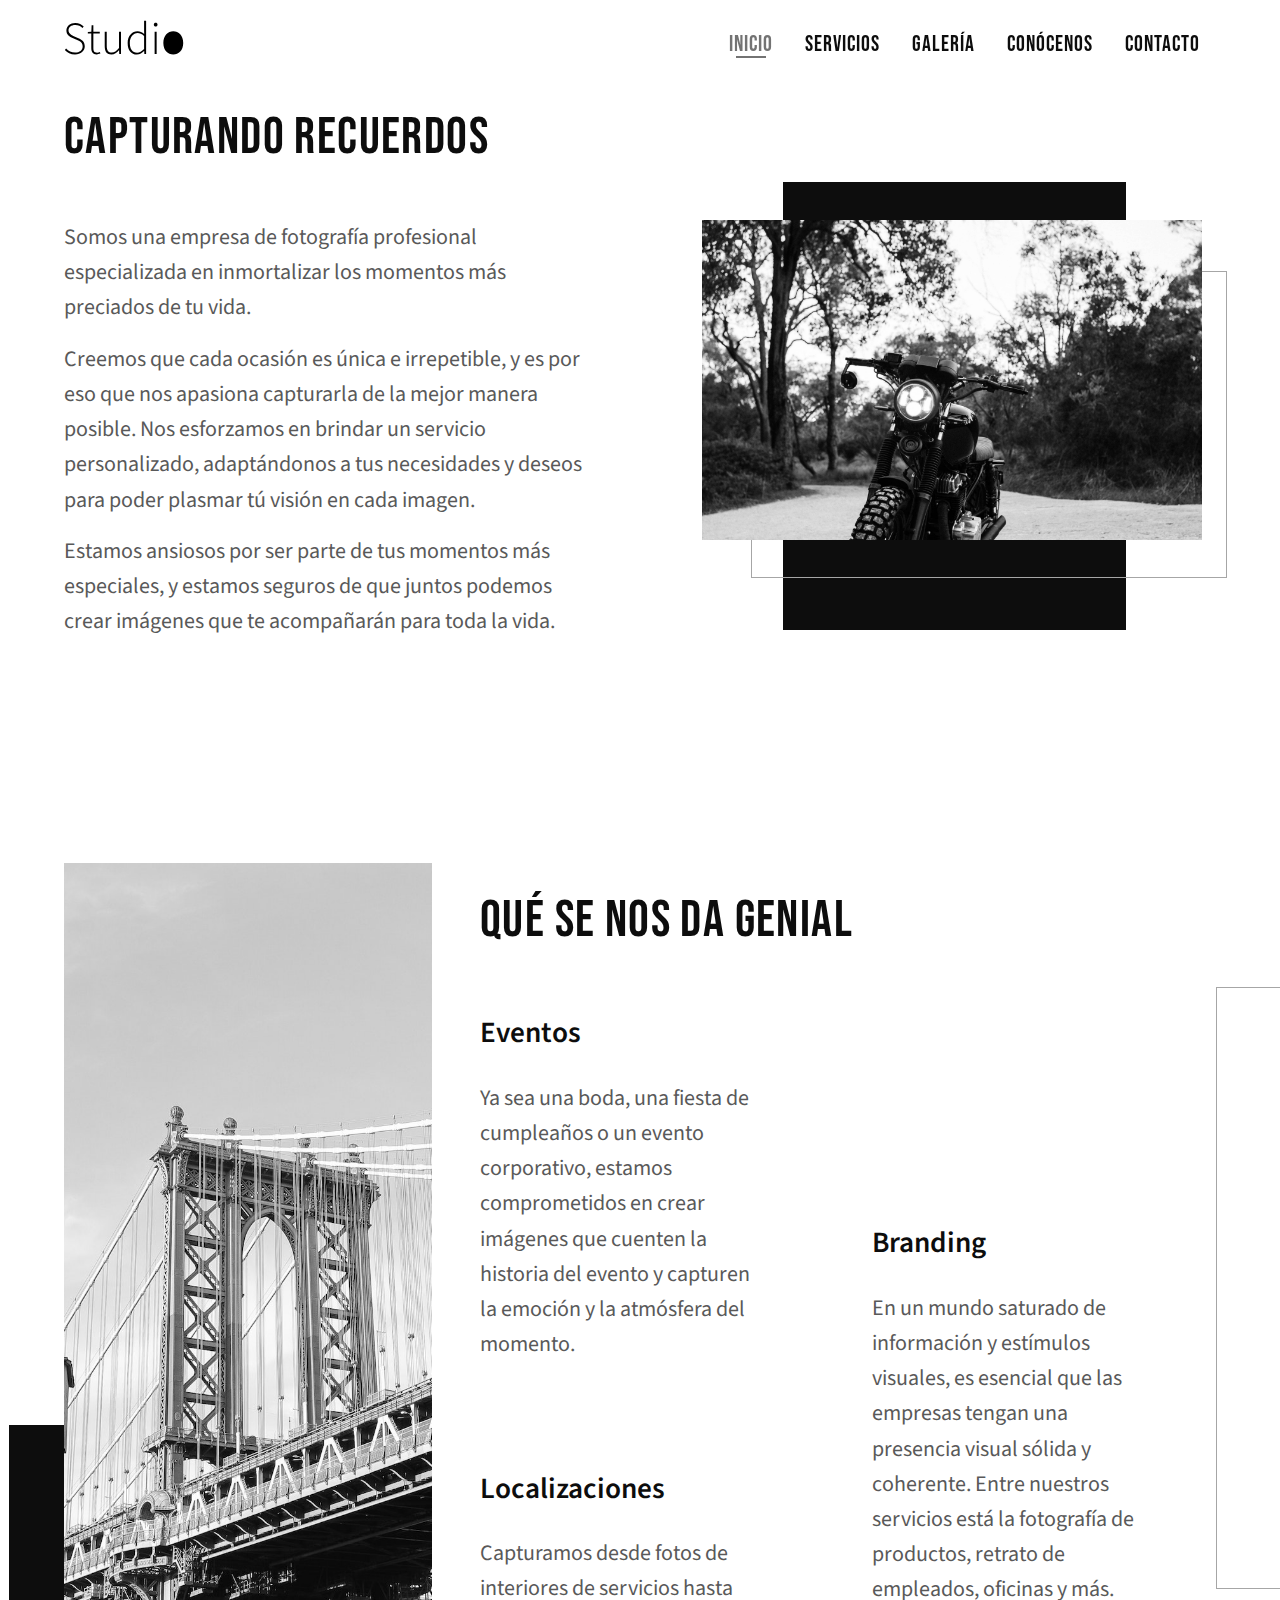
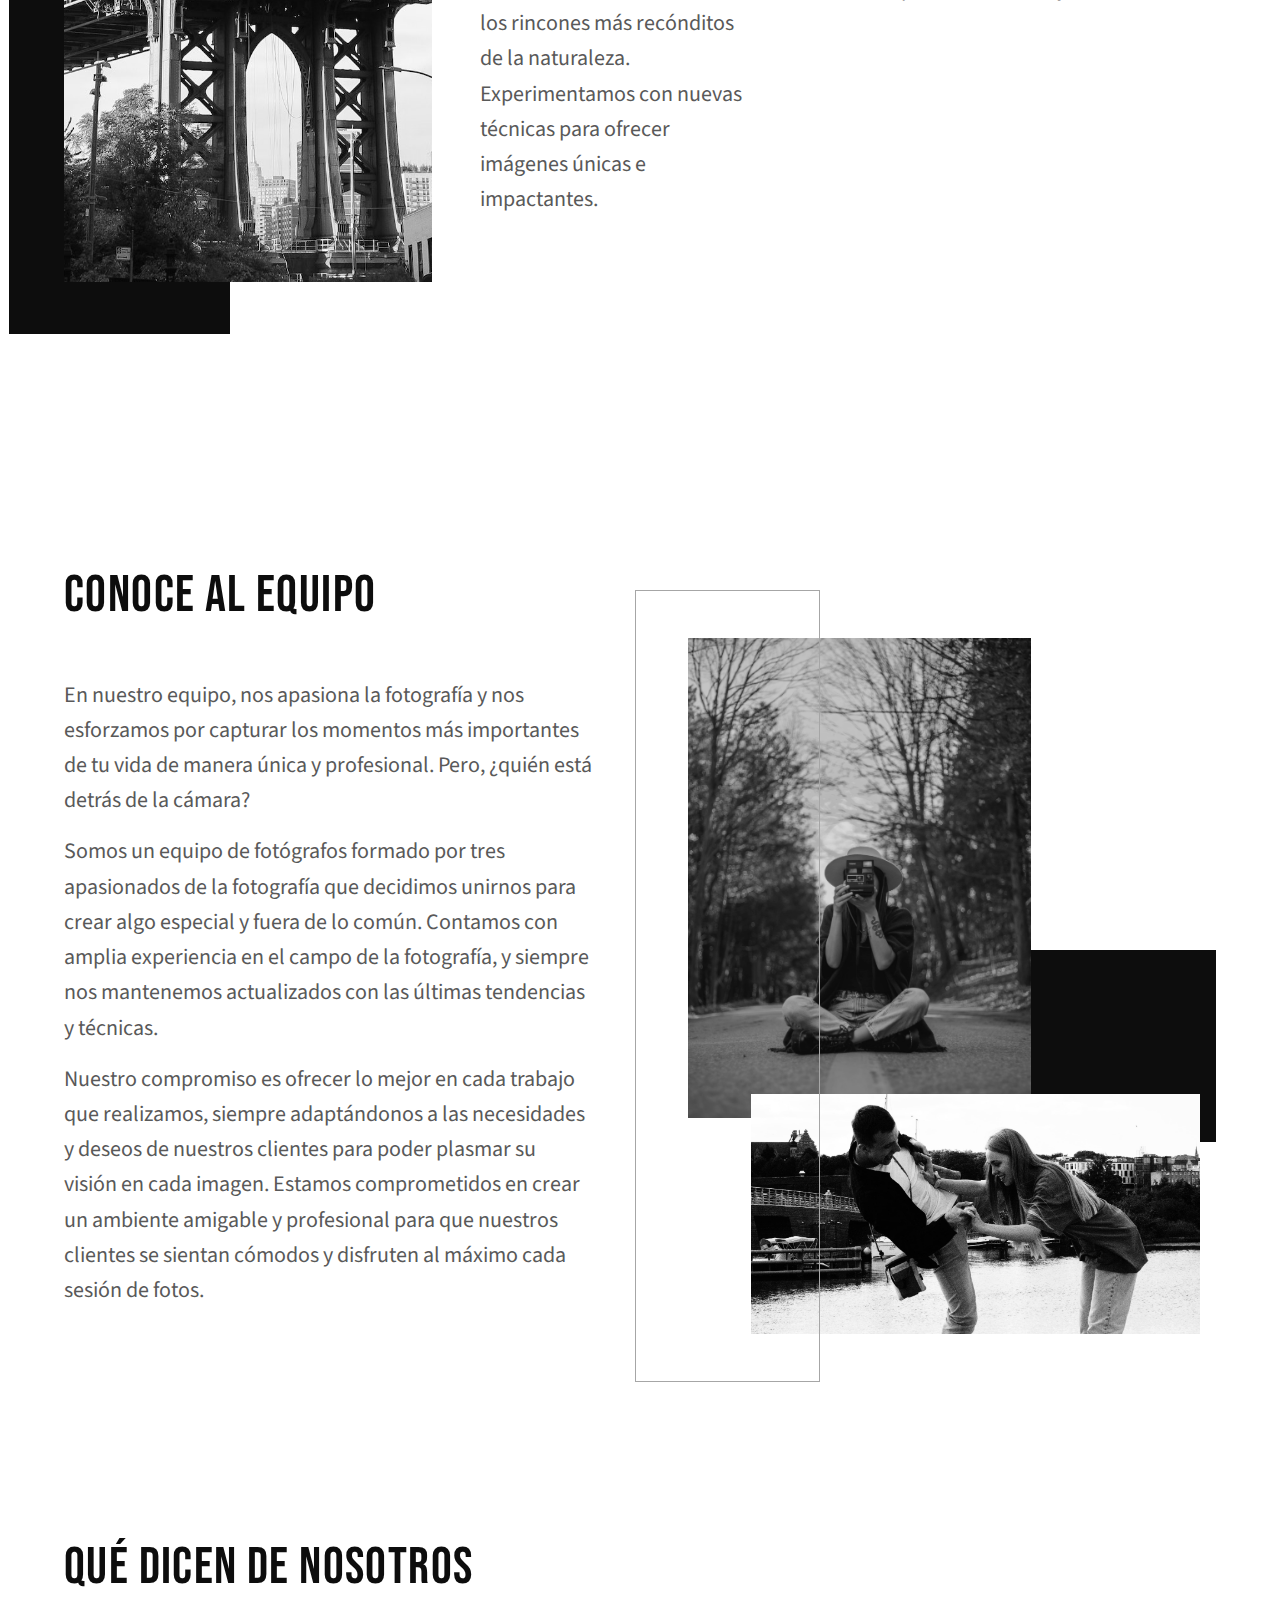
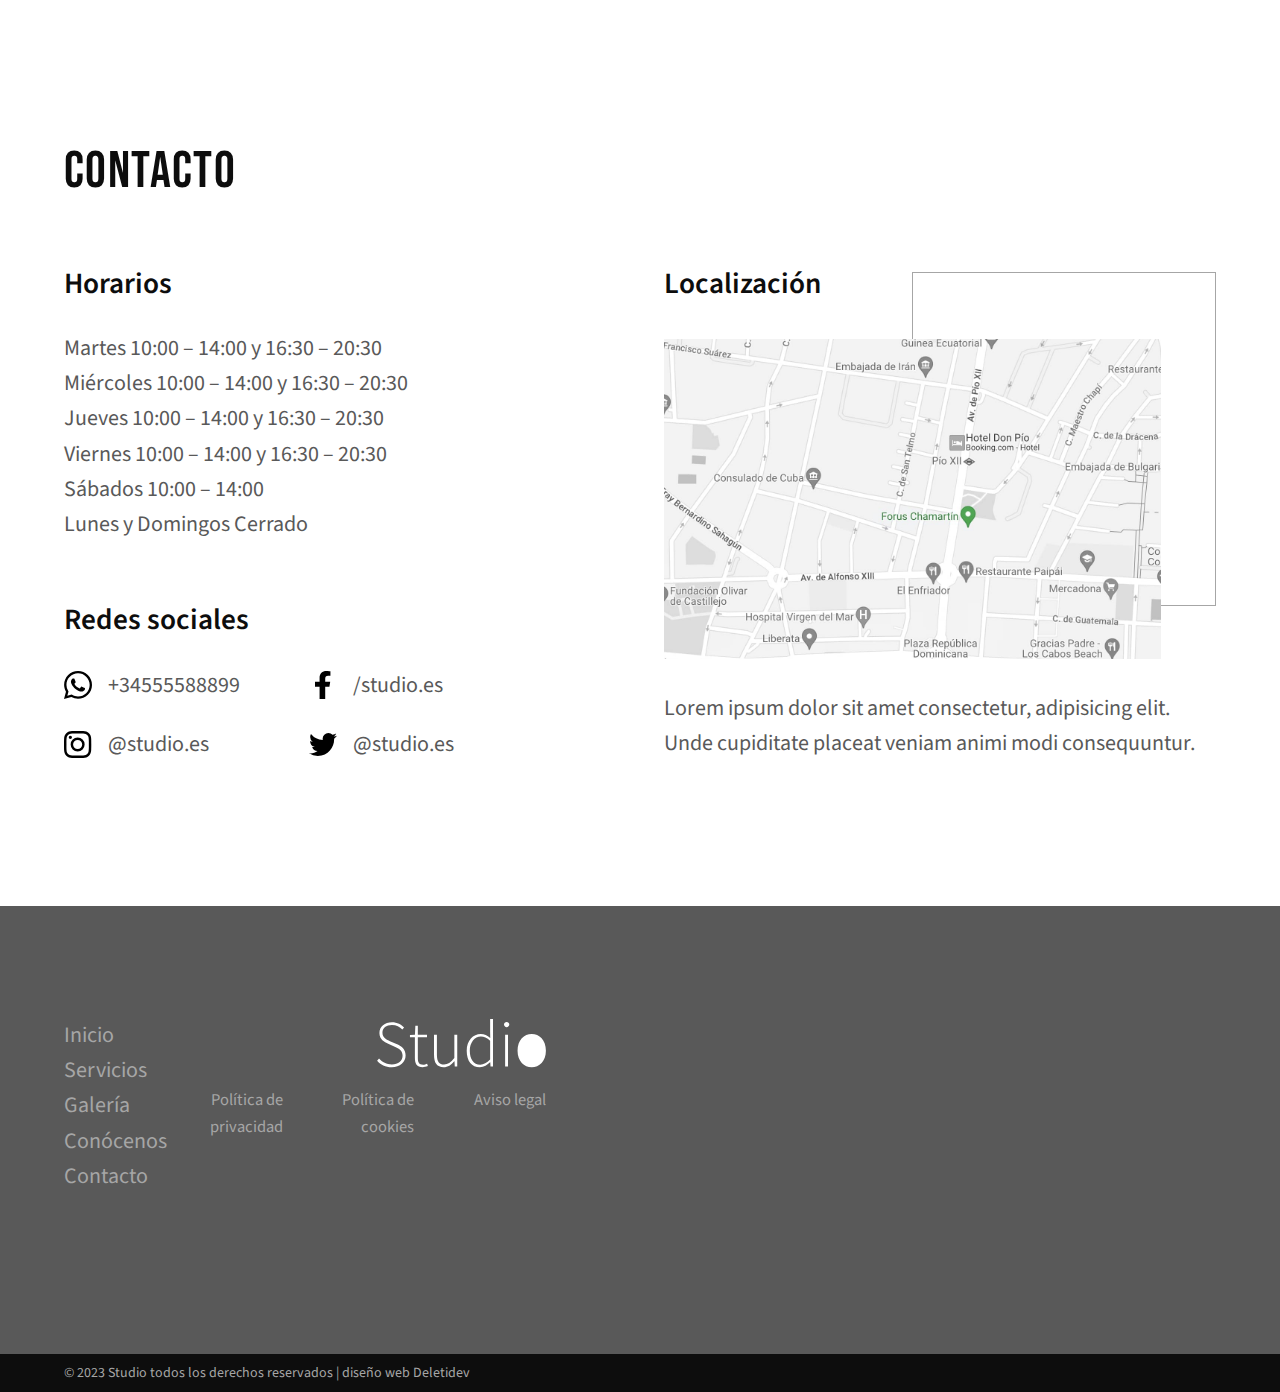
==== commit d8edd460: "sin intro" ====
--- a/docs/index.html
+++ b/docs/index.html
@@ -1 +1 @@
-<!DOCTYPE html><html lang="es"><head><meta charset="UTF-8"><link rel="icon" type="image/svg+xml" href=""><meta name="viewport" content="width=device-width,initial-scale=1"><link rel="preconnect" href="https://fonts.googleapis.com"><link rel="preconnect" href="https://fonts.gstatic.com" crossorigin><link href="https://fonts.googleapis.com/css2?family=Bebas+Neue&family=Source+Sans+Pro:ital,wght@0,300;0,400;0,600;1,400&display=swap" rel="stylesheet"><title>Studio | Fotografos proferionales</title><script type="module" crossorigin src="./assets/index-574a5d20.js"></script><link rel="stylesheet" href="./assets/index-5b46b752.css"></head><body><header class="header"><div id="header-background" class="header__background"><div class="header__bar container flex flex-row flex-align-center"><img src="./assets/logo-studio-c1c79568.svg" alt="logo de empresa Studio" class="logo"><div id="boton-menu" class="icono-menu" aria-label="icono para abrir y cerrar menu"><img class="icono-menu__obturador" src="./assets/obturador-53ebe497.png" alt=""><div id="menu-line" class="icono-menu__line"></div></div><nav id="menu" class="menu flex"><ul class="menu__list"><li><a href="#inicio" class="menu__item menu__item--active">Inicio</a></li><li><a class="menu__item" href="#servicios">Servicios</a></li><li><a class="menu__item" href="#galería">Galería</a></li><li><a class="menu__item" href="#conocenos">Conócenos</a></li><li><a class="menu__item" href="#contacto">Contacto</a></li></ul></nav></div></div></header><main><section id="inicio" class="inicio flex flex-align-center"><div class="inicio__text"><div class="container flow"><img class="logo logo-inicio" src="./assets/logo-studio-white-b383f48c.svg" alt=""><h1 class="title title-xl title-white">fotografos profesionales</h1></div><img class="inicio__scroll" src="./assets/arrow-down-27c321c0.svg" alt=""></div></section><section class="intro padding-sections"><div class="container flow"><h2 class="title title-xxl margin-m">Capturando recuerdos</h2><div class="intro__text flex"><div class="col-2 flow max-text"><p>Somos una empresa de fotografía profesional especializada en inmortalizar los momentos más preciados de tu vida.</p><p>Creemos que cada ocasión es única e irrepetible, y es por eso que nos apasiona capturarla de la mejor manera posible. Nos esforzamos en brindar un servicio personalizado, adaptándonos a tus necesidades y deseos para poder plasmar tú visión en cada imagen.</p><p>Estamos ansiosos por ser parte de tus momentos más especiales, y estamos seguros de que juntos podemos crear imágenes que te acompañarán para toda la vida.</p></div><div class="intro__image-container col-2"><img class="intro__img" src="./assets/inicio-685c5259.jpg" alt=""></div></div></div></section><section class="services padding-sections"><div class="container services__tablet"><div class="services__text col-t-32 flow"><h2 class="title title-xxl margin-m">Qué se nos da genial</h2><div class="services__box"><div class="services__service services__service--event flow"><h3 class="title title-l">Eventos</h3><p>Ya sea una boda, una fiesta de cumpleaños o un evento corporativo, estamos comprometidos en crear imágenes que cuenten la historia del evento y capturen la emoción y la atmósfera del momento.</p></div><div class="services__service services__service--local flow"><h3 class="title title-l">Localizaciones</h3><p>Capturamos desde fotos de interiores de servicios hasta los rincones más recónditos de la naturaleza. Experimentamos con nuevas técnicas para ofrecer imágenes únicas e impactantes.</p></div><div class="services__service services__service--brand flow"><h3 class="title title-l">Branding</h3><p>En un mundo saturado de información y estímulos visuales, es esencial que las empresas tengan una presencia visual sólida y coherente. Entre nuestros servicios está la fotografía de productos, retrato de empleados, oficinas y más.</p></div></div></div><div class="services__image-container col-t-3"><img class="services__img" src="./assets/services-2-a87cd0ec.jpg" alt=""></div></div></section><section class="works"></section><section class="team padding-sections"><div class="container flow"><h2 class="title title-xxl margin-m">Conoce al equipo</h2><div class="team__laptop flex"><div class="team__text col-2 flow max-text"><p>En nuestro equipo, nos apasiona la fotografía y nos esforzamos por capturar los momentos más importantes de tu vida de manera única y profesional. Pero, ¿quién está detrás de la cámara?</p><p>Somos un equipo de fotógrafos formado por tres apasionados de la fotografía que decidimos unirnos para crear algo especial y fuera de lo común. Contamos con amplia experiencia en el campo de la fotografía, y siempre nos mantenemos actualizados con las últimas tendencias y técnicas.</p><p>Nuestro compromiso es ofrecer lo mejor en cada trabajo que realizamos, siempre adaptándonos a las necesidades y deseos de nuestros clientes para poder plasmar su visión en cada imagen. Estamos comprometidos en crear un ambiente amigable y profesional para que nuestros clientes se sientan cómodos y disfruten al máximo cada sesión de fotos.</p></div><div class="team__images col-2"><div class="team__image-container"><img class="team__image team__image--road" src="./assets/team-road-782cd2dd.jpg" alt=""></div></div></div></div></section><section class="opinion"><div class="container"><h2 class="title title-xxl margin-m">Qué dicen de nosotros</h2></div></section><section class="contact padding-sections"><div class="container flow"><h2 class="title title-xxl margin-m">Contacto</h2><div class="flex gap-l"><div class="contact__text flow col-2"><div class="contact__time flow"><h3 class="title title-l">Horarios</h3><div><p>Martes 10:00 – 14:00 y 16:30 – 20:30</p><p>Miércoles 10:00 – 14:00 y 16:30 – 20:30</p><p>Jueves 10:00 – 14:00 y 16:30 – 20:30</p><p>Viernes 10:00 – 14:00 y 16:30 – 20:30</p><p>Sábados 10:00 – 14:00</p><p>Lunes y Domingos Cerrado</p></div></div><div class="contact__socials flow"><h3 class="title title-l">Redes sociales</h3><div class="contact__social-container"><a href="" class="contact__social"><img src="./assets/whatsapp-ea87d028.svg" alt="enlace a whatsapp" title="enlace a whatsapp" class="contact__icon">+34555588899</a> <a href="" class="contact__social"><img src="./assets/facebook-67ca0e6b.svg" alt="enlace a facebook" title="enlace a facebook" class="contact__icon">/studio.es</a> <a href="" class="contact__social"><img src="./assets/instagram-a6bfcff4.svg" alt="enlace a instagram" title="enlace a instagram" class="contact__icon">@studio.es</a> <a href="" class="contact__social"><img src="./assets/twitter-a44cff69.svg" alt="enlace a twitter" title="enlace a twitter" class="contact__icon">@studio.es</a></div></div></div><div class="contact__local flow col-2"><h3 class="title title-l">Localización</h3><div class="contact__image-container"><img src="./assets/mapa-848af8f8.jpg" alt="mapa con la localizacion del estudio" class="contact__img"></div><p>Lorem ipsum dolor sit amet consectetur, adipisicing elit. Unde cupiditate placeat veniam animi modi consequuntur.</p></div></div></div></section></main><footer class="footer padding-sections"><div class="container"><div class="flex flex-row"><nav><ul class="menu-footer"><li><a href="#inicio">Inicio</a></li><li><a href="#services">Servicios</a></li><li><a href="#gallery">Galería</a></li><li><a href="#team">Conócenos</a></li><li><a href="#contact">Contacto</a></li></ul></nav><div><div class="logo-footer__decoration"><img class="logo-footer" src="./assets/logo-studio-white-b383f48c.svg" alt="logo de la empresa Studio"></div><nav><ul class="footer__policy flex flex-row"><li><a href="">Política de privacidad</a></li><li><a href="">Política de cookies</a></li><li><a href="">Aviso legal</a></li></ul></nav></div></div></div></footer><div class="copy"><p class="container">© 2023 Studio todos los derechos reservados | diseño web Deletidev</p></div></body></html>+<!DOCTYPE html><html lang="es"><head><meta charset="UTF-8"><link rel="icon" type="image/svg+xml" href=""><meta name="viewport" content="width=device-width,initial-scale=1"><link rel="preconnect" href="https://fonts.googleapis.com"><link rel="preconnect" href="https://fonts.gstatic.com" crossorigin><link href="https://fonts.googleapis.com/css2?family=Bebas+Neue&family=Source+Sans+Pro:ital,wght@0,300;0,400;0,600;1,400&display=swap" rel="stylesheet"><title>Studio | Fotografos proferionales</title><script type="module" crossorigin src="./assets/index-dcde8df7.js"></script><link rel="stylesheet" href="./assets/index-7fc43af2.css"></head><body><header class="header"><div id="header-background" class="header__background"><div class="header__bar container flex flex-row flex-align-center"><img src="./assets/logo-studio-c1c79568.svg" alt="logo de empresa Studio" class="logo"><div id="boton-menu" class="icono-menu" aria-label="icono para abrir y cerrar menu"><img class="icono-menu__obturador" src="./assets/obturador-53ebe497.png" alt=""><div id="menu-line" class="icono-menu__line"></div></div><nav id="menu" class="menu flex"><ul class="menu__list"><li><a href="#inicio" class="menu__item menu__item--active">Inicio</a></li><li><a class="menu__item" href="#servicios">Servicios</a></li><li><a class="menu__item" href="#galería">Galería</a></li><li><a class="menu__item" href="#conocenos">Conócenos</a></li><li><a class="menu__item" href="#contacto">Contacto</a></li></ul></nav></div></div></header><main><section class="intro padding-sections"><div class="container flow"><h2 class="title title-xxl margin-m">Capturando recuerdos</h2><div class="intro__text flex"><div class="col-2 flow max-text"><p>Somos una empresa de fotografía profesional especializada en inmortalizar los momentos más preciados de tu vida.</p><p>Creemos que cada ocasión es única e irrepetible, y es por eso que nos apasiona capturarla de la mejor manera posible. Nos esforzamos en brindar un servicio personalizado, adaptándonos a tus necesidades y deseos para poder plasmar tú visión en cada imagen.</p><p>Estamos ansiosos por ser parte de tus momentos más especiales, y estamos seguros de que juntos podemos crear imágenes que te acompañarán para toda la vida.</p></div><div class="intro__image-container col-2"><img class="intro__img" src="./assets/inicio-685c5259.jpg" alt=""></div></div></div></section><section class="services padding-sections"><div class="container services__tablet"><div class="services__text col-t-32 flow"><h2 class="title title-xxl margin-m">Qué se nos da genial</h2><div class="services__box"><div class="services__service services__service--event flow"><h3 class="title title-l">Eventos</h3><p>Ya sea una boda, una fiesta de cumpleaños o un evento corporativo, estamos comprometidos en crear imágenes que cuenten la historia del evento y capturen la emoción y la atmósfera del momento.</p></div><div class="services__service services__service--local flow"><h3 class="title title-l">Localizaciones</h3><p>Capturamos desde fotos de interiores de servicios hasta los rincones más recónditos de la naturaleza. Experimentamos con nuevas técnicas para ofrecer imágenes únicas e impactantes.</p></div><div class="services__service services__service--brand flow"><h3 class="title title-l">Branding</h3><p>En un mundo saturado de información y estímulos visuales, es esencial que las empresas tengan una presencia visual sólida y coherente. Entre nuestros servicios está la fotografía de productos, retrato de empleados, oficinas y más.</p></div></div></div><div class="services__image-container col-t-3"><img class="services__img" src="./assets/services-2-a87cd0ec.jpg" alt=""></div></div></section><section class="works"></section><section class="team padding-sections"><div class="container flow"><h2 class="title title-xxl margin-m">Conoce al equipo</h2><div class="team__laptop flex"><div class="team__text col-2 flow max-text"><p>En nuestro equipo, nos apasiona la fotografía y nos esforzamos por capturar los momentos más importantes de tu vida de manera única y profesional. Pero, ¿quién está detrás de la cámara?</p><p>Somos un equipo de fotógrafos formado por tres apasionados de la fotografía que decidimos unirnos para crear algo especial y fuera de lo común. Contamos con amplia experiencia en el campo de la fotografía, y siempre nos mantenemos actualizados con las últimas tendencias y técnicas.</p><p>Nuestro compromiso es ofrecer lo mejor en cada trabajo que realizamos, siempre adaptándonos a las necesidades y deseos de nuestros clientes para poder plasmar su visión en cada imagen. Estamos comprometidos en crear un ambiente amigable y profesional para que nuestros clientes se sientan cómodos y disfruten al máximo cada sesión de fotos.</p></div><div class="team__images col-2"><div class="team__image-container"><img class="team__image team__image--road" src="./assets/team-road-782cd2dd.jpg" alt=""></div><img class="team__image team__image--lake" src="./assets/team-lake-77764103.jpg" alt=""></div></div></div></section><section class="opinion"><div class="container"><h2 class="title title-xxl margin-m">Qué dicen de nosotros</h2></div></section><section class="contact padding-sections"><div class="container flow"><h2 class="title title-xxl margin-m">Contacto</h2><div class="flex gap-l"><div class="contact__text flow col-2"><div class="contact__time flow"><h3 class="title title-l">Horarios</h3><div><p>Martes 10:00 – 14:00 y 16:30 – 20:30</p><p>Miércoles 10:00 – 14:00 y 16:30 – 20:30</p><p>Jueves 10:00 – 14:00 y 16:30 – 20:30</p><p>Viernes 10:00 – 14:00 y 16:30 – 20:30</p><p>Sábados 10:00 – 14:00</p><p>Lunes y Domingos Cerrado</p></div></div><div class="contact__socials flow"><h3 class="title title-l">Redes sociales</h3><div class="contact__social-container"><a href="" class="contact__social"><img src="./assets/whatsapp-ea87d028.svg" alt="enlace a whatsapp" title="enlace a whatsapp" class="contact__icon">+34555588899</a> <a href="" class="contact__social"><img src="./assets/facebook-67ca0e6b.svg" alt="enlace a facebook" title="enlace a facebook" class="contact__icon">/studio.es</a> <a href="" class="contact__social"><img src="./assets/instagram-a6bfcff4.svg" alt="enlace a instagram" title="enlace a instagram" class="contact__icon">@studio.es</a> <a href="" class="contact__social"><img src="./assets/twitter-a44cff69.svg" alt="enlace a twitter" title="enlace a twitter" class="contact__icon">@studio.es</a></div></div></div><div class="contact__local flow col-2"><h3 class="title title-l">Localización</h3><div class="contact__image-container"><img src="./assets/mapa-848af8f8.jpg" alt="mapa con la localizacion del estudio" class="contact__img"></div><p>Lorem ipsum dolor sit amet consectetur, adipisicing elit. Unde cupiditate placeat veniam animi modi consequuntur.</p></div></div></div></section></main><footer class="footer padding-sections"><div class="container"><div class="flex flex-row"><nav><ul class="menu-footer"><li><a href="#inicio">Inicio</a></li><li><a href="#services">Servicios</a></li><li><a href="#gallery">Galería</a></li><li><a href="#team">Conócenos</a></li><li><a href="#contact">Contacto</a></li></ul></nav><div><div class="logo-footer__decoration"><img class="logo-footer" src="./assets/logo-studio-white-b383f48c.svg" alt="logo de la empresa Studio"></div><nav><ul class="footer__policy flex flex-row"><li><a href="">Política de privacidad</a></li><li><a href="">Política de cookies</a></li><li><a href="">Aviso legal</a></li></ul></nav></div></div></div></footer><div class="copy"><p class="container">© 2023 Studio todos los derechos reservados | diseño web Deletidev</p></div></body></html>--- a/docs/assets/index-7fc43af2.css
+++ b/docs/assets/index-7fc43af2.css
@@ -0,0 +1 @@
+html{-webkit-text-size-adjust:100%;line-height:1.15}main{display:block}h1{font-size:2em;margin:.67em 0}hr{box-sizing:content-box;height:0;overflow:visible}pre{font-family:monospace,monospace;font-size:1em}a{background-color:transparent}abbr[title]{border-bottom:none;text-decoration:underline;-webkit-text-decoration:underline dotted;text-decoration:underline dotted}b,strong{font-weight:bolder}code,kbd,samp{font-family:monospace,monospace;font-size:1em}small{font-size:80%}sub,sup{font-size:75%;line-height:0;position:relative;vertical-align:baseline}sub{bottom:-.25em}sup{top:-.5em}img{border-style:none}button,input,optgroup,select,textarea{font-family:inherit;font-size:100%;line-height:1.15;margin:0}button,input{overflow:visible}button,select{text-transform:none}[type=button],[type=reset],[type=submit],button{-webkit-appearance:button}[type=button]::-moz-focus-inner,[type=reset]::-moz-focus-inner,[type=submit]::-moz-focus-inner,button::-moz-focus-inner{border-style:none;padding:0}[type=button]:-moz-focusring,[type=reset]:-moz-focusring,[type=submit]:-moz-focusring,button:-moz-focusring{outline:1px dotted ButtonText}fieldset{padding:.35em .75em .625em}legend{box-sizing:border-box;color:inherit;display:table;max-width:100%;padding:0;white-space:normal}progress{vertical-align:baseline}textarea{overflow:auto}[type=checkbox],[type=radio]{box-sizing:border-box;padding:0}[type=number]::-webkit-inner-spin-button,[type=number]::-webkit-outer-spin-button{height:auto}[type=search]{-webkit-appearance:textfield;outline-offset:-2px}[type=search]::-webkit-search-decoration{-webkit-appearance:none}::-webkit-file-upload-button{-webkit-appearance:button;font:inherit}details{display:block}summary{display:list-item}template{display:none}[hidden]{display:none}*,:after,:before{box-sizing:border-box}ul{list-style:none;margin-bottom:0;margin-top:0;padding-left:0}a{color:inherit;text-decoration:none}body,figure,h1,h2,h3,h4,h5,p,picture{margin:0}h1,h2,h3,h4,h5,h6,p{font-weight:400}img,picture{display:block;max-width:100%}video{min-height:100%;min-width:100%;position:relative}button,input,select,textarea{font:inherit}@media (prefers-reduced-motion:reduce){*,:after,:before{animation-duration:.01ms!important;animation-iteration-count:1!important;scroll-behavior:auto!important;transition-duration:.01ms!important}}:root{--fs-sm:clamp(1rem,.06vw + .99rem,1.03rem);--fs-base:clamp(1.25rem,.22vw + 1.2rem,1.38rem);--fs-md:clamp(1.56rem,.48vw + 1.45rem,1.83rem);--fs-lg:clamp(1.95rem,.87vw + 1.75rem,2.44rem);--fs-xl:clamp(2.44rem,1.44vw + 2.1rem,3.26rem);--fs-xxl:clamp(3.05rem,2.28vw + 2.52rem,4.34rem);--fs-xxxl:clamp(3.81rem,3.49vw + 3rem,5.79rem);--ff-title:"Bebas Neue",cursive;--ff-main:"Source Sans Pro",sans-serif;--fw-300:300;--fw-400:400;--fw-600:600;--color-text-main:#595959;--color-text-title:#0d0d0d;--color-text-white:#fcfcfc;--color-bg-primary:#595959;--color-bg-secondary:#0d0d0d;--color-bg-terciary:#fcfcfc;--color-btn:#0d0d0d;--color-menu-active:#a6a6a6;--color-deco-primary:#a6a6a6;--color-deco-secondary:#0d0d0d;--flow:1rem}body{color:#595959;color:var(--color-text-main);font-family:Source Sans Pro,sans-serif;font-family:var(--ff-main);font-size:clamp(1.25rem,.22vw + 1.2rem,1.38rem);font-size:var(--fs-base);line-height:1.6;margin:0}.header{position:fixed;width:100%;z-index:3}.header__background{background-color:transparent;transition:background-color .6s ease-in-out}.header__background--opacity{background-color:#fcfcfccc}.header__background--active{background-color:#fcfcfc}.header__bar{left:0;padding-bottom:1rem;padding-top:1rem;width:100%}@media screen and (min-width:768px){.header__button{display:none}}.inicio{--flow:.7rem;background-attachment:fixed;background-image:url(./intro-bg-162d0317.jpg);background-position:50%;background-repeat:no-repeat;background-size:cover;height:100vh;justify-content:center;position:relative}.inicio__text{background-color:#0d0d0dd9;line-height:1.2;padding-bottom:1.4rem;padding-top:1.5rem;text-align:center;width:100%}.inicio__scroll{animation:slide-bottom 1s cubic-bezier(.25,.46,.45,.94) infinite alternate both;bottom:80px;left:50%;position:absolute;width:40px}@media screen and (min-width:1020px){.inicio__scroll{width:60px}}@keyframes slide-bottom{0%{transform:translate(-50%)}to{transform:translate(-50%,50px)}}.intro{overflow-x:hidden}@media screen and (min-width:1020px){.intro__text{align-items:flex-start;gap:6rem}}.intro__img{height:12rem;left:0;-o-object-fit:cover;object-fit:cover;-o-object-position:center;object-position:center;position:absolute;top:10%;transform:scale(1.2);width:100%;z-index:1}@media screen and (min-width:500px){.intro__img{height:18rem;margin-left:auto;margin-right:auto;position:relative;transform:none}}@media screen and (min-width:768px){.intro__img{height:20rem;max-width:500px}}@media screen and (min-width:1020px){.intro__img{top:0}}.intro__image-container{height:16rem;margin-bottom:4rem;margin-top:8rem;position:relative}@media screen and (min-width:500px){.intro__image-container{margin:6rem auto 10rem;width:100%}}@media screen and (min-width:768px){.intro__image-container{margin-bottom:8rem;margin-top:4rem;width:60%}}@media screen and (min-width:1020px){.intro__image-container{margin-bottom:10rem;margin-top:0}}.intro__image-container:before{background-color:#0d0d0d;background-color:var(--color-bg-secondary);content:"";height:140%;left:5%;position:absolute;top:-15%;width:90%;z-index:-1}@media screen and (min-width:500px){.intro__image-container:before{height:170%;left:10%;top:-10%;width:80%}}@media screen and (min-width:768px){.intro__image-container:before{height:165%;left:15%;top:-5%;width:70%}}@media screen and (min-width:1020px){.intro__image-container:before{height:175%;left:18%;top:-15%;width:65%}}.intro__image-container:after{border:.5px solid #a6a6a6;border:.5px solid var(--color-menu-active);content:"";height:100%;left:2.5%;position:absolute;top:10%;width:95%;z-index:0}@media screen and (min-width:500px){.intro__image-container:after{height:120%;left:5%;top:20%;width:90%}}@media screen and (min-width:768px){.intro__image-container:after{height:125%;left:10%;width:80%}}@media screen and (min-width:1020px){.intro__image-container:after{height:120%;left:12%;width:90%}}.services{--flow:2rem;overflow-x:hidden}@media screen and (min-width:768px){.services__tablet{display:flex;flex-direction:row-reverse;gap:3rem}}.services__box{background-color:#fffc;padding-bottom:2rem;position:relative;z-index:1}.services__box:before{border:1px solid #a6a6a6;border:1px solid var(--color-deco-primary);content:"";height:65%;position:absolute;right:-25%;top:0;width:30%}@media screen and (min-width:1020px){.services__box:before{right:-30%}}@media screen and (min-width:1020px){.services__box{grid-gap:3rem;align-items:center;display:grid;gap:3rem;grid-template-areas:" one three" "two three";grid-template-columns:repeat(2,1fr)}}.services__service{margin-bottom:4rem;max-width:35ch;width:80%}@media screen and (min-width:1020px){.services__service--brand{grid-area:three}}.services__image-container{height:30rem;position:relative}@media screen and (min-width:768px){.services__image-container{height:auto}}.services__image-container:after{background-color:#0d0d0d;background-color:var(--color-deco-secondary);bottom:1rem;content:"";height:60%;position:absolute;width:50%;z-index:-2}@media screen and (min-width:768px){.services__image-container:after{height:50%;left:-12%;top:42%;width:60%}}@media screen and (min-width:1020px){.services__image-container:after{left:-15%;top:52%}}.services__img{height:100%;margin-left:auto;-o-object-fit:cover;object-fit:cover;position:relative;top:-25%;transform:scale(1.2);width:70%;z-index:-1}@media screen and (min-width:768px){.services__img{height:90%;top:-2rem;transform:none;width:90%}}@media screen and (min-width:1020px){.services__img{height:100%;width:100%}}.team{overflow:hidden}@media screen and (min-width:1020px){.team__laptop{gap:6rem}}.team__images{margin-top:4rem;position:relative}@media screen and (min-width:1020px){.team__images{margin-top:0;top:-2.5rem}}.team__image-container{position:relative}.team__image-container:before{border:1px solid #a6a6a6;border:1px solid var(--color-deco-primary);content:"";height:175%;left:-18%;position:absolute;top:-10%;width:40%;z-index:1}@media screen and (min-width:1020px){.team__image-container:before{height:165%;left:-10%;width:35%}}.team__image-container:after{background-color:#0d0d0d;background-color:var(--color-deco-secondary);bottom:-5%;content:"";height:40%;position:absolute;right:0;width:40%;z-index:-1}.team__image{-o-object-fit:cover;object-fit:cover;position:relative}.team__image--road{height:25rem;width:75%}@media screen and (min-width:768px){.team__image--road{height:30rem;width:60%}}@media screen and (min-width:1020px){.team__image--road{width:65%}}.team__image--lake{height:13rem;left:23%;top:-1.5rem;transform:scale(1.2);width:90%}@media screen and (min-width:768px){.team__image--lake{height:16rem;width:75%}}@media screen and (min-width:1020px){.team__image--lake{height:15rem;left:12%;transform:none;width:85%}}.contact{--flow:2rem;overflow:hidden}.contact__social-container{display:flex;flex-direction:column;flex-wrap:wrap;gap:1.5rem;width:90%}@media screen and (min-width:768px){.contact__social-container{flex-direction:row}}@media screen and (min-width:1020px){.contact__social-container{width:100%}}.contact__time{margin-bottom:2rem}.contact__social{align-items:center;display:flex;gap:1rem}@media screen and (min-width:768px){.contact__social{width:40%}}.contact__icon{height:1.75rem;-o-object-fit:contain;object-fit:contain;width:1.75rem}.contact__local{margin-top:2rem}@media screen and (min-width:1020px){.contact__local{margin-top:0}}.contact__image-container{margin-top:.5rem;position:relative}.contact__image-container:before{border:1px solid #a6a6a6;border:1px solid var(--color-deco-primary);content:"";height:95%;position:absolute;right:-18%;top:-10%;width:35%;z-index:-1}@media screen and (min-width:1020px){.contact__image-container:before{right:0;width:55%}}.contact__img{height:22rem;-o-object-fit:cover;object-fit:cover;width:100%}@media screen and (min-width:1020px){.contact__img{height:20rem;width:90%}}.footer{background-color:#595959;background-color:var(--color-bg-primary);color:#0d0d0d;color:var(--color-text-title)}.footer__policy{color:#a6a6a6;color:var(--color-menu-active);flex-wrap:wrap;font-size:clamp(1rem,.06vw + .99rem,1.03rem);font-size:var(--fs-sm);gap:1rem;justify-content:space-evenly;padding-top:1.2rem}.footer__policy li{text-align:right;width:100%}@media screen and (min-width:768px){.footer__policy li{width:30%}}.copy{background-color:#0d0d0d;background-color:var(--color-bg-secondary);font-size:14px;padding-bottom:.5rem;padding-top:.5rem}.copy,.menu-footer{color:#a6a6a6;color:var(--color-menu-active)}.menu-footer{padding-bottom:1rem}.logo{height:35px;margin-bottom:5px;margin-right:auto}@media screen and (min-width:768px){.logo{margin-bottom:14px}}.logo-inicio{height:auto;margin-bottom:5px;margin-left:auto;margin-right:auto;max-width:400px;width:62%}@media screen and (min-width:1440px){.logo-inicio{max-width:450px}}.logo-footer{margin-left:auto;margin-right:auto;max-height:50px}@media screen and (min-width:768px){.logo-footer{margin-left:auto;margin-right:0}}.icono-menu{align-items:center;border:6px double #0d0d0d;border:6px double var(--color-btn);border-radius:50%;display:flex;height:45px;overflow:hidden;padding:.35rem;position:relative;width:45px}.icono-menu__line{background-color:#0d0d0d;background-color:var(--color-btn);border-radius:10px;height:2px;position:relative;transition:transform 1s ease-in-out;width:100%}.icono-menu__line:after,.icono-menu__line:before{background-color:#0d0d0d;background-color:var(--color-btn);border-radius:10px;content:"";height:100%;height:2px;left:0;position:absolute;top:0;transform:translateY(6px);transition:transform 1s ease-in-out;width:100%}.icono-menu__line:after{transform:translateY(-6px)}.icono-menu__line--close.icono-menu__line:before{transform:translateY(0)}.icono-menu__line--close.icono-menu__line:after{transform:translateY(-6px)}.icono-menu__line--close.icono-menu__line:after{transform:rotate(90deg)}.icono-menu__line--close.icono-menu__line{transform:rotate(45deg)}.icono-menu:before{background-color:transparent;border-radius:50%;content:"";height:100%;left:0;position:absolute;transition:background-color .6s;width:100%;z-index:1}.icono-menu--active.icono-menu:before{background-color:#fff}.icono-menu__obturador{background-color:transparent;left:0;position:absolute;top:0;transform:scale(5);transition:transform .6s;z-index:3}.icono-menu--active .icono-menu__obturador{transform:scale(1) rotate(45deg)}@media screen and (min-width:768px){.icono-menu{display:none}}.button{border:1px solid #0d0d0d;border:1px solid var(--color-text-title);color:#0d0d0d;color:var(--color-text-title);letter-spacing:3px;padding-bottom:.7rem;padding-top:.7rem;text-transform:uppercase;word-spacing:3px}.button--primary{display:block;padding-left:4rem;padding-right:4rem;width:-moz-fit-content;width:fit-content}@media (hover:hover){.button:hover{background-color:#0d0d0d;background-color:var(--color-text-title);color:#fcfcfc;color:var(--color-text-white)}}.menu-footer{text-align:left}.menu{align-items:center;display:flex;height:100vh;left:100%;overflow-y:hidden;position:absolute;right:100%;top:0;transition:transform 1s ease-in-out;width:50%;z-index:-1}@media screen and (min-width:768px){.menu{height:auto;left:0;position:relative;transform:translate(0);width:-moz-fit-content;width:fit-content;z-index:1}}.menu__list{margin-top:9rem;position:relative;top:0;width:100%}@media screen and (min-width:768px){.menu__list{display:flex;flex-direction:row;margin-left:0;margin-right:0;margin-top:0;width:100%}}.menu__list:after{background-color:#0d0d0d;background-color:var(--color-bg-secondary);content:"";height:200%;position:absolute;top:100%;width:100%}@media screen and (min-width:768px){.menu__list:after{display:none}}.menu__list:before{background-color:#0d0d0d;background-color:var(--color-bg-secondary);bottom:100%;content:"";height:100%;position:absolute;width:100%}@media screen and (min-width:768px){.menu__list:before{display:none}}.menu__item{background-color:#0d0d0d;background-color:var(--color-bg-secondary);color:#fcfcfc;color:var(--color-text-white);display:block;font-family:Bebas Neue,cursive;font-family:var(--ff-title);font-size:clamp(1.56rem,.48vw + 1.45rem,1.83rem);font-size:var(--fs-md);padding-bottom:.7rem;padding-right:2rem;padding-top:.7rem;position:relative;text-align:right;text-transform:uppercase}@media screen and (min-width:768px){.menu__item{background-color:transparent;color:#0d0d0d;color:var(--color-text-title);font-size:clamp(1.25rem,.22vw + 1.2rem,1.38rem);font-size:var(--fs-base);letter-spacing:1px;padding-left:1rem;padding-right:1rem}}@media (hover:hover){.menu__item:hover{--color-menu-active:#737373;color:#a6a6a6;color:var(--color-menu-active)}.menu__item:hover:before{border-bottom:2px solid #737373;content:"";height:54%;left:30%;position:absolute;width:40%}}.menu__item--active{border-left:3px solid #a6a6a6;border-left:3px solid var(--color-menu-active);color:#a6a6a6;color:var(--color-menu-active);margin-left:auto;width:85%}@media screen and (min-width:768px){.menu__item--active{--color-menu-active:#737373;border-left:none;width:100%}.menu__item--active:before{border-bottom:2px solid #737373;content:"";height:54%;left:30%;position:absolute;width:40%}}.menu--open{transform:translate(-100%)}.container{margin-left:auto;margin-right:auto;max-width:1280px;width:90%}.title{color:#0d0d0d;color:var(--color-text-title);line-height:1}.title-l,.title-m{font-size:clamp(1.56rem,.48vw + 1.45rem,1.83rem);font-size:var(--fs-md)}.title-l{font-weight:600}.title-xl{font-size:clamp(1.95rem,.87vw + 1.75rem,2.44rem);font-size:var(--fs-lg);letter-spacing:1.5px}.title-xl,.title-xxl{font-family:Bebas Neue,cursive;font-family:var(--ff-title);text-transform:uppercase}.title-xxl{font-size:clamp(2.44rem,1.44vw + 2.1rem,3.26rem);font-size:var(--fs-xl);letter-spacing:1.4px}.title-white{color:#fcfcfc;color:var(--color-text-white)}.flex{display:flex;flex-direction:column}@media screen and (min-width:1020px){.flex{flex-direction:row}}.flex-just-center{justify-content:center}.flex-just-space{justify-content:space-between}.flex-align-center{align-items:center}.flex-align-left{align-items:left}.flex-row{flex-direction:row}@media screen and (min-width:768px){.flex-desktop{flex-direction:row}}.grid{display:grid}.gap-s{gap:1rem}.gap-m{gap:2rem}.gap-l{gap:3rem}.gap-xl{gap:4rem}.gap-xxl{gap:5rem}.padding-sections{padding-bottom:7rem;padding-top:7rem}@media screen and (min-width:768px){.padding-sections{padding-bottom:8rem}}@media screen and (min-width:1020px){.padding-sections{padding-bottom:9rem}}.flow>*+*{padding-top:1rem;padding-top:var(--flow)}.br{display:block;font-size:0}.line-height{line-height:.95}.margin-m{margin-bottom:2.5rem}@media screen and (min-width:768px){.max-text{max-width:70ch}}@media screen and (min-width:1020px){.max-text{max-width:200ch}.col-1{width:100%}.col-2{width:50%}.col-3{width:33%}.col-32{width:66%}}@media screen and (min-width:768px){.col-t-2{width:50%}.col-t-3{width:33%}.col-t-32{width:66%}}
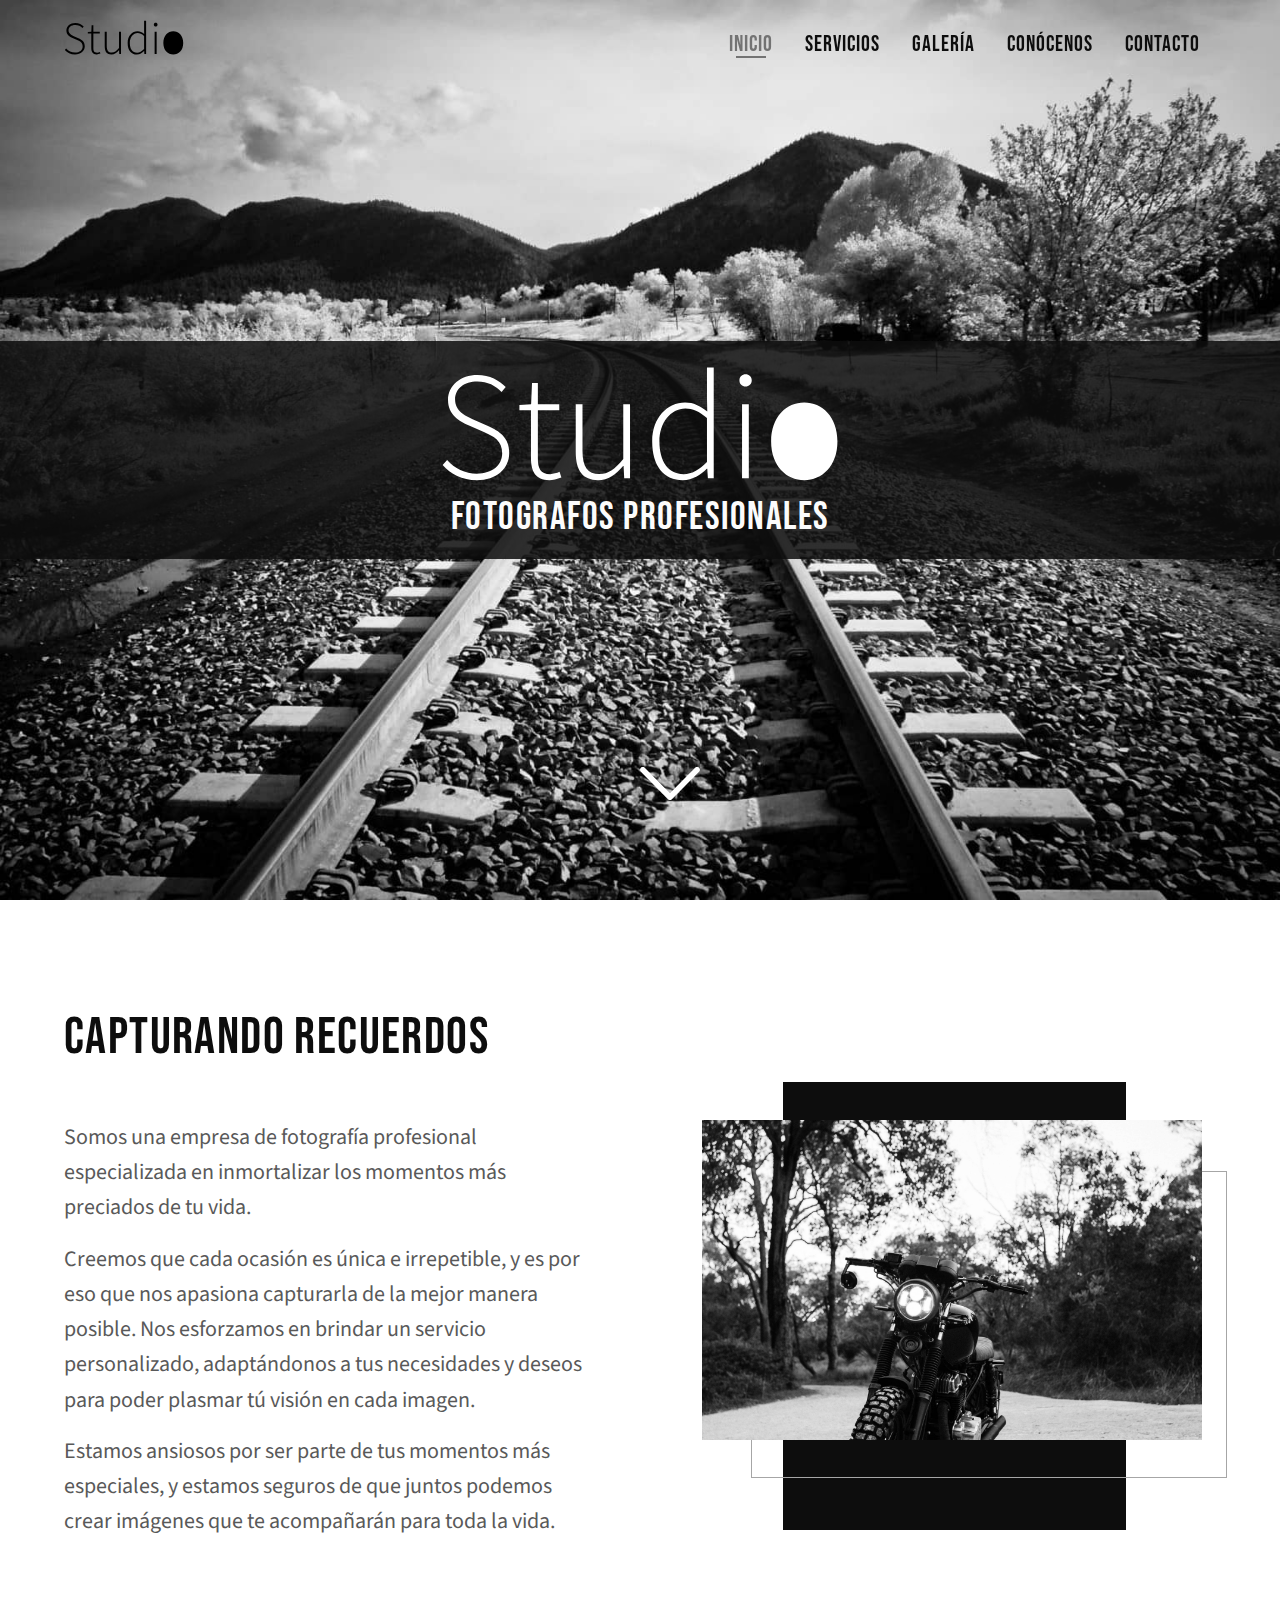
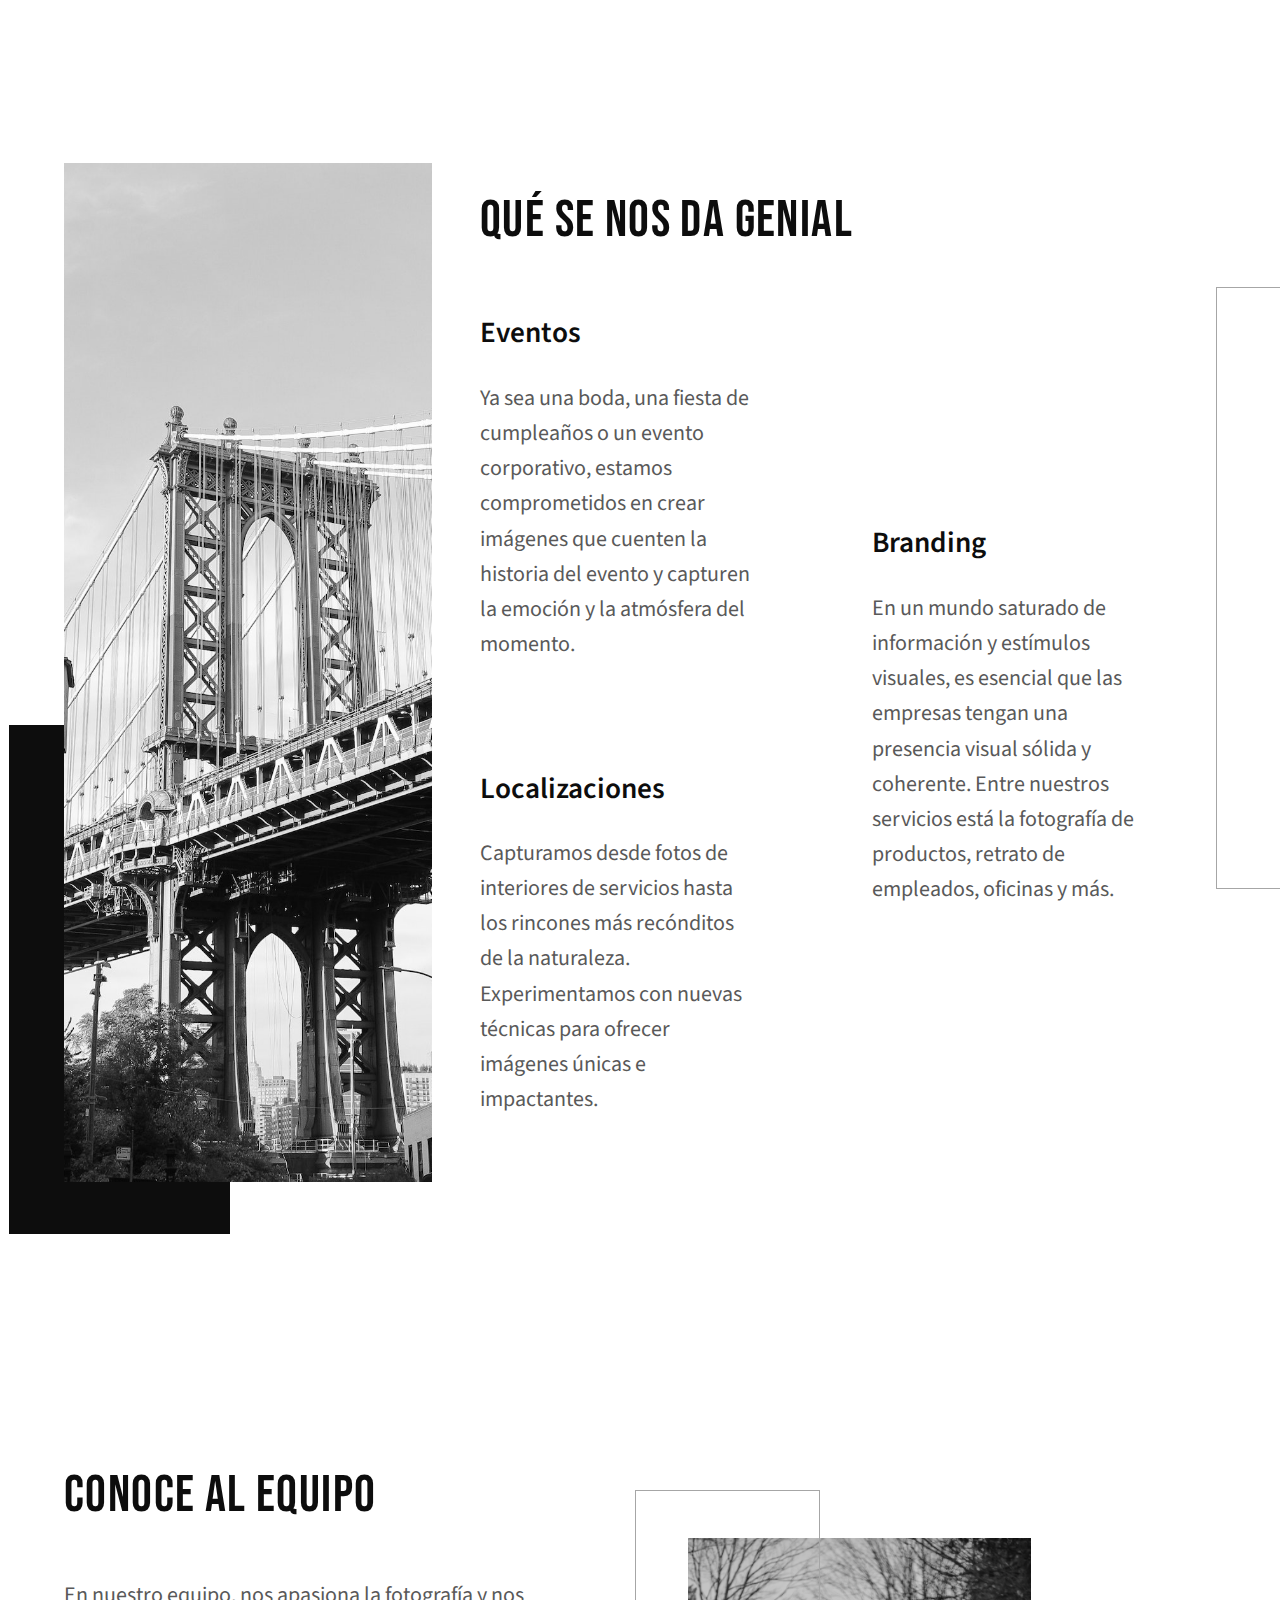
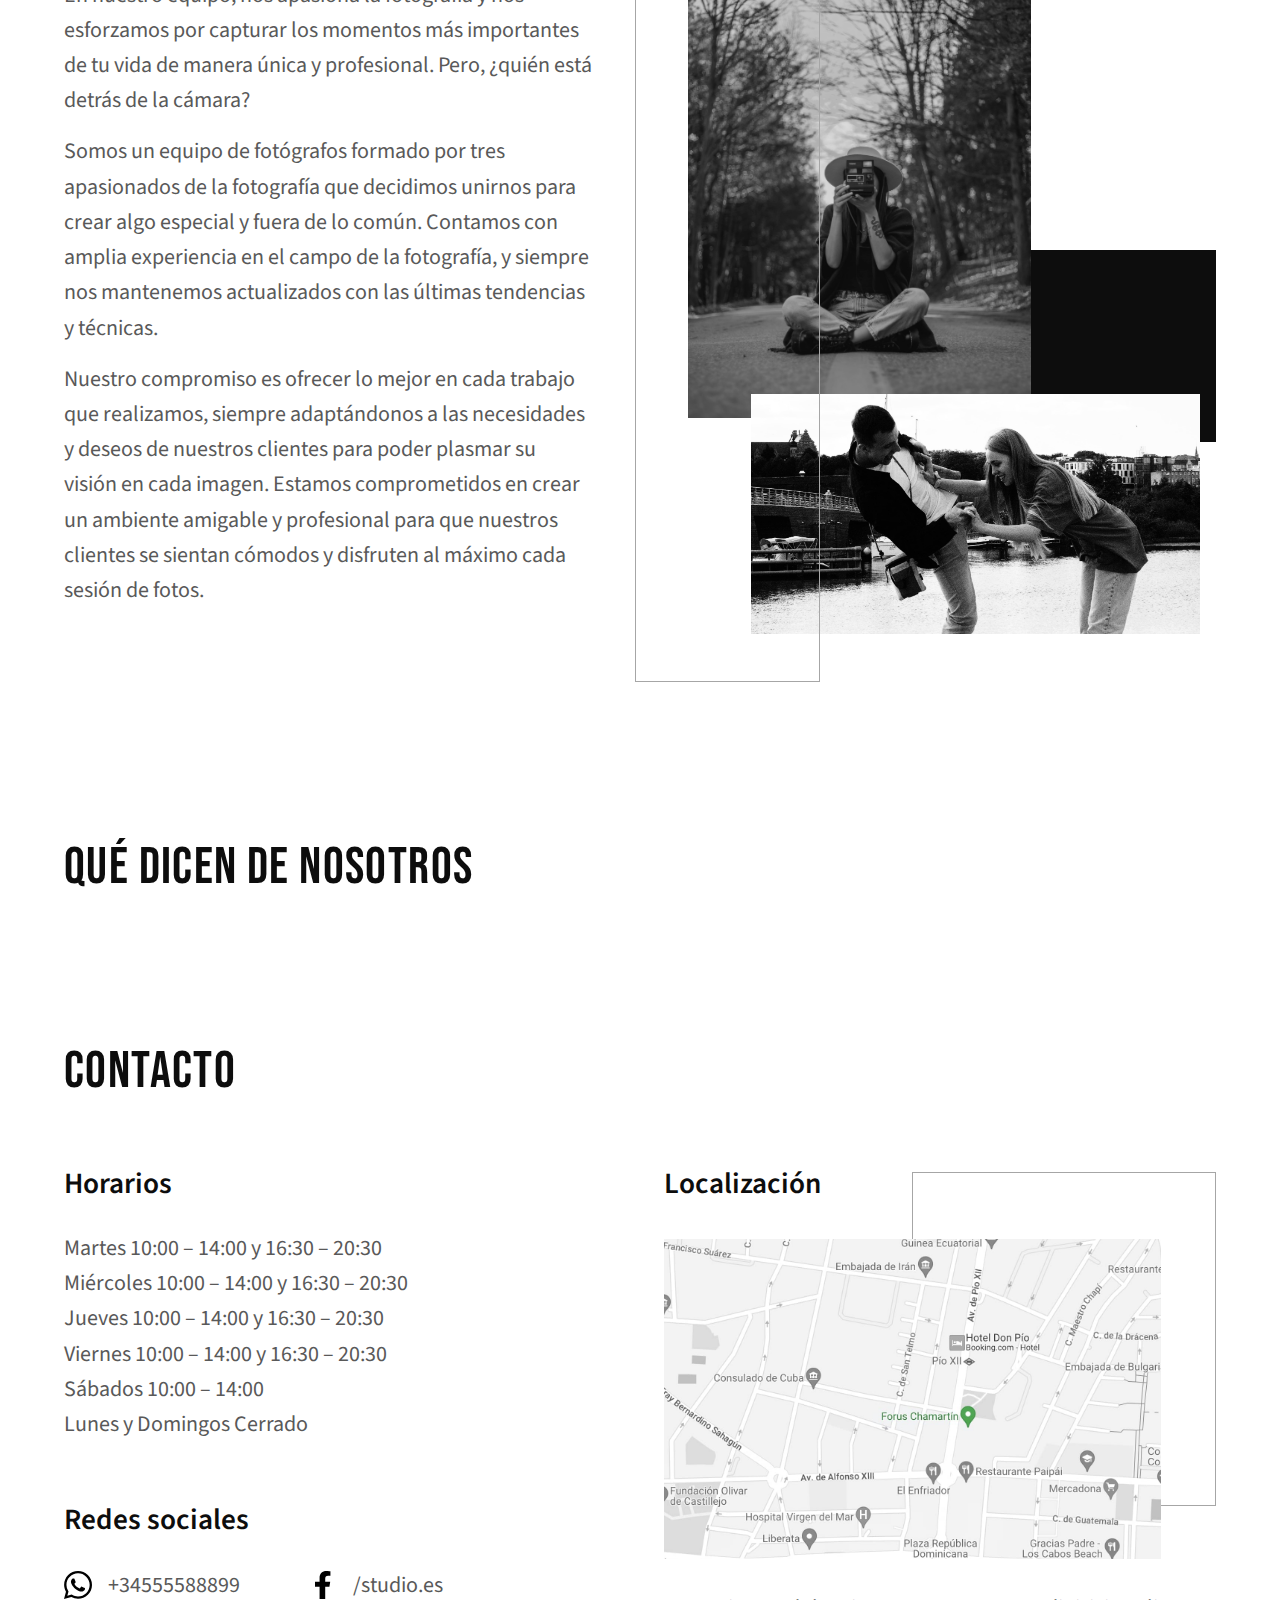
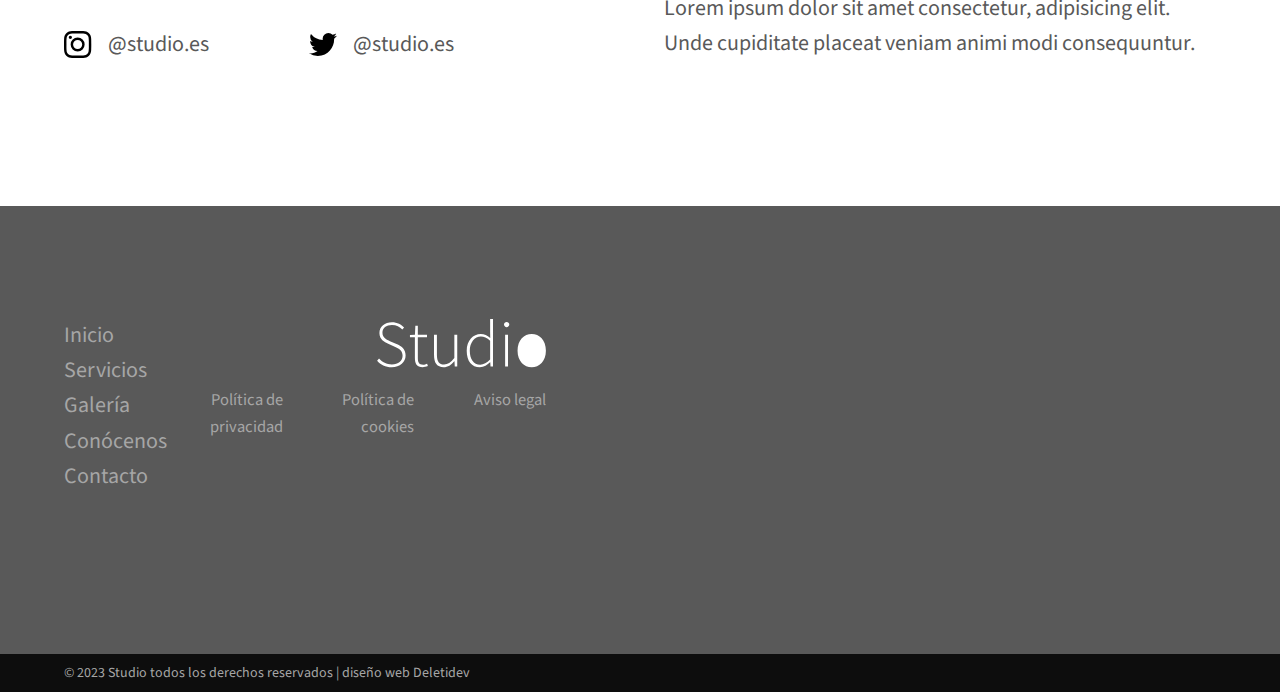
==== commit afac8d6d: "js" ====
--- a/docs/index.html
+++ b/docs/index.html
@@ -1 +1 @@
-<!DOCTYPE html><html lang="es"><head><meta charset="UTF-8"><link rel="icon" type="image/svg+xml" href=""><meta name="viewport" content="width=device-width,initial-scale=1"><link rel="preconnect" href="https://fonts.googleapis.com"><link rel="preconnect" href="https://fonts.gstatic.com" crossorigin><link href="https://fonts.googleapis.com/css2?family=Bebas+Neue&family=Source+Sans+Pro:ital,wght@0,300;0,400;0,600;1,400&display=swap" rel="stylesheet"><title>Studio | Fotografos proferionales</title><script type="module" crossorigin src="./assets/index-dcde8df7.js"></script><link rel="stylesheet" href="./assets/index-7fc43af2.css"></head><body><header class="header"><div id="header-background" class="header__background"><div class="header__bar container flex flex-row flex-align-center"><img src="./assets/logo-studio-c1c79568.svg" alt="logo de empresa Studio" class="logo"><div id="boton-menu" class="icono-menu" aria-label="icono para abrir y cerrar menu"><img class="icono-menu__obturador" src="./assets/obturador-53ebe497.png" alt=""><div id="menu-line" class="icono-menu__line"></div></div><nav id="menu" class="menu flex"><ul class="menu__list"><li><a href="#inicio" class="menu__item menu__item--active">Inicio</a></li><li><a class="menu__item" href="#servicios">Servicios</a></li><li><a class="menu__item" href="#galería">Galería</a></li><li><a class="menu__item" href="#conocenos">Conócenos</a></li><li><a class="menu__item" href="#contacto">Contacto</a></li></ul></nav></div></div></header><main><section class="intro padding-sections"><div class="container flow"><h2 class="title title-xxl margin-m">Capturando recuerdos</h2><div class="intro__text flex"><div class="col-2 flow max-text"><p>Somos una empresa de fotografía profesional especializada en inmortalizar los momentos más preciados de tu vida.</p><p>Creemos que cada ocasión es única e irrepetible, y es por eso que nos apasiona capturarla de la mejor manera posible. Nos esforzamos en brindar un servicio personalizado, adaptándonos a tus necesidades y deseos para poder plasmar tú visión en cada imagen.</p><p>Estamos ansiosos por ser parte de tus momentos más especiales, y estamos seguros de que juntos podemos crear imágenes que te acompañarán para toda la vida.</p></div><div class="intro__image-container col-2"><img class="intro__img" src="./assets/inicio-685c5259.jpg" alt=""></div></div></div></section><section class="services padding-sections"><div class="container services__tablet"><div class="services__text col-t-32 flow"><h2 class="title title-xxl margin-m">Qué se nos da genial</h2><div class="services__box"><div class="services__service services__service--event flow"><h3 class="title title-l">Eventos</h3><p>Ya sea una boda, una fiesta de cumpleaños o un evento corporativo, estamos comprometidos en crear imágenes que cuenten la historia del evento y capturen la emoción y la atmósfera del momento.</p></div><div class="services__service services__service--local flow"><h3 class="title title-l">Localizaciones</h3><p>Capturamos desde fotos de interiores de servicios hasta los rincones más recónditos de la naturaleza. Experimentamos con nuevas técnicas para ofrecer imágenes únicas e impactantes.</p></div><div class="services__service services__service--brand flow"><h3 class="title title-l">Branding</h3><p>En un mundo saturado de información y estímulos visuales, es esencial que las empresas tengan una presencia visual sólida y coherente. Entre nuestros servicios está la fotografía de productos, retrato de empleados, oficinas y más.</p></div></div></div><div class="services__image-container col-t-3"><img class="services__img" src="./assets/services-2-a87cd0ec.jpg" alt=""></div></div></section><section class="works"></section><section class="team padding-sections"><div class="container flow"><h2 class="title title-xxl margin-m">Conoce al equipo</h2><div class="team__laptop flex"><div class="team__text col-2 flow max-text"><p>En nuestro equipo, nos apasiona la fotografía y nos esforzamos por capturar los momentos más importantes de tu vida de manera única y profesional. Pero, ¿quién está detrás de la cámara?</p><p>Somos un equipo de fotógrafos formado por tres apasionados de la fotografía que decidimos unirnos para crear algo especial y fuera de lo común. Contamos con amplia experiencia en el campo de la fotografía, y siempre nos mantenemos actualizados con las últimas tendencias y técnicas.</p><p>Nuestro compromiso es ofrecer lo mejor en cada trabajo que realizamos, siempre adaptándonos a las necesidades y deseos de nuestros clientes para poder plasmar su visión en cada imagen. Estamos comprometidos en crear un ambiente amigable y profesional para que nuestros clientes se sientan cómodos y disfruten al máximo cada sesión de fotos.</p></div><div class="team__images col-2"><div class="team__image-container"><img class="team__image team__image--road" src="./assets/team-road-782cd2dd.jpg" alt=""></div><img class="team__image team__image--lake" src="./assets/team-lake-77764103.jpg" alt=""></div></div></div></section><section class="opinion"><div class="container"><h2 class="title title-xxl margin-m">Qué dicen de nosotros</h2></div></section><section class="contact padding-sections"><div class="container flow"><h2 class="title title-xxl margin-m">Contacto</h2><div class="flex gap-l"><div class="contact__text flow col-2"><div class="contact__time flow"><h3 class="title title-l">Horarios</h3><div><p>Martes 10:00 – 14:00 y 16:30 – 20:30</p><p>Miércoles 10:00 – 14:00 y 16:30 – 20:30</p><p>Jueves 10:00 – 14:00 y 16:30 – 20:30</p><p>Viernes 10:00 – 14:00 y 16:30 – 20:30</p><p>Sábados 10:00 – 14:00</p><p>Lunes y Domingos Cerrado</p></div></div><div class="contact__socials flow"><h3 class="title title-l">Redes sociales</h3><div class="contact__social-container"><a href="" class="contact__social"><img src="./assets/whatsapp-ea87d028.svg" alt="enlace a whatsapp" title="enlace a whatsapp" class="contact__icon">+34555588899</a> <a href="" class="contact__social"><img src="./assets/facebook-67ca0e6b.svg" alt="enlace a facebook" title="enlace a facebook" class="contact__icon">/studio.es</a> <a href="" class="contact__social"><img src="./assets/instagram-a6bfcff4.svg" alt="enlace a instagram" title="enlace a instagram" class="contact__icon">@studio.es</a> <a href="" class="contact__social"><img src="./assets/twitter-a44cff69.svg" alt="enlace a twitter" title="enlace a twitter" class="contact__icon">@studio.es</a></div></div></div><div class="contact__local flow col-2"><h3 class="title title-l">Localización</h3><div class="contact__image-container"><img src="./assets/mapa-848af8f8.jpg" alt="mapa con la localizacion del estudio" class="contact__img"></div><p>Lorem ipsum dolor sit amet consectetur, adipisicing elit. Unde cupiditate placeat veniam animi modi consequuntur.</p></div></div></div></section></main><footer class="footer padding-sections"><div class="container"><div class="flex flex-row"><nav><ul class="menu-footer"><li><a href="#inicio">Inicio</a></li><li><a href="#services">Servicios</a></li><li><a href="#gallery">Galería</a></li><li><a href="#team">Conócenos</a></li><li><a href="#contact">Contacto</a></li></ul></nav><div><div class="logo-footer__decoration"><img class="logo-footer" src="./assets/logo-studio-white-b383f48c.svg" alt="logo de la empresa Studio"></div><nav><ul class="footer__policy flex flex-row"><li><a href="">Política de privacidad</a></li><li><a href="">Política de cookies</a></li><li><a href="">Aviso legal</a></li></ul></nav></div></div></div></footer><div class="copy"><p class="container">© 2023 Studio todos los derechos reservados | diseño web Deletidev</p></div></body></html>+<!DOCTYPE html><html lang="es"><head><meta charset="UTF-8"><link rel="icon" type="image/svg+xml" href=""><meta name="viewport" content="width=device-width,initial-scale=1"><link rel="preconnect" href="https://fonts.googleapis.com"><link rel="preconnect" href="https://fonts.gstatic.com" crossorigin><link href="https://fonts.googleapis.com/css2?family=Bebas+Neue&family=Source+Sans+Pro:ital,wght@0,300;0,400;0,600;1,400&display=swap" rel="stylesheet"><title>Studio | Fotografos proferionales</title><script type="module" crossorigin src="./assets/index-eb36a3b4.js"></script><link rel="stylesheet" href="./assets/index-c888d9a4.css"></head><body><header class="header"><div id="header-background" class="header__background"><div class="header__bar container flex flex-row flex-align-center"><img src="./assets/logo-studio-c1c79568.svg" alt="logo de empresa Studio" class="logo"><div id="boton-menu" class="icono-menu" aria-label="icono para abrir y cerrar menu"><img class="icono-menu__obturador" src="./assets/obturador-53ebe497.png" alt=""><div id="menu-line" class="icono-menu__line"></div></div><nav id="menu" class="menu flex"><ul class="menu__list"><li><a href="#inicio" class="menu__item menu__item--active">Inicio</a></li><li><a class="menu__item" href="#services">Servicios</a></li><li><a class="menu__item" href="#work">Galería</a></li><li><a class="menu__item" href="#team">Conócenos</a></li><li><a class="menu__item" href="#contact">Contacto</a></li></ul></nav></div></div></header><main><section id="inicio" class="inicio flex flex-align-center"><div class="inicio__text"><div class="container flow"><img class="logo logo-inicio" src="./assets/logo-studio-white-b383f48c.svg" alt=""><h1 class="title title-xl title-white">fotografos profesionales</h1></div><img class="inicio__scroll" src="./assets/arrow-down-27c321c0.svg" alt=""></div></section><section class="intro padding-sections"><div class="container flow"><h2 class="title title-xxl margin-m">Capturando recuerdos</h2><div class="intro__text flex"><div class="col-2 flow max-text"><p>Somos una empresa de fotografía profesional especializada en inmortalizar los momentos más preciados de tu vida.</p><p>Creemos que cada ocasión es única e irrepetible, y es por eso que nos apasiona capturarla de la mejor manera posible. Nos esforzamos en brindar un servicio personalizado, adaptándonos a tus necesidades y deseos para poder plasmar tú visión en cada imagen.</p><p>Estamos ansiosos por ser parte de tus momentos más especiales, y estamos seguros de que juntos podemos crear imágenes que te acompañarán para toda la vida.</p></div><div class="intro__image-container col-2"><img class="intro__img" src="./assets/inicio-685c5259.jpg" alt=""></div></div></div></section><section id="services" class="services padding-sections"><div class="container services__tablet"><div class="services__text col-t-32 flow"><h2 class="title title-xxl margin-m">Qué se nos da genial</h2><div class="services__box"><div class="services__service services__service--event flow"><h3 class="title title-l">Eventos</h3><p>Ya sea una boda, una fiesta de cumpleaños o un evento corporativo, estamos comprometidos en crear imágenes que cuenten la historia del evento y capturen la emoción y la atmósfera del momento.</p></div><div class="services__service services__service--local flow"><h3 class="title title-l">Localizaciones</h3><p>Capturamos desde fotos de interiores de servicios hasta los rincones más recónditos de la naturaleza. Experimentamos con nuevas técnicas para ofrecer imágenes únicas e impactantes.</p></div><div class="services__service services__service--brand flow"><h3 class="title title-l">Branding</h3><p>En un mundo saturado de información y estímulos visuales, es esencial que las empresas tengan una presencia visual sólida y coherente. Entre nuestros servicios está la fotografía de productos, retrato de empleados, oficinas y más.</p></div></div></div><div class="services__image-container col-t-3"><img class="services__img" src="./assets/services-2-a87cd0ec.jpg" alt=""></div></div></section><section id="works" class="works"></section><section id="team" class="team padding-sections"><div class="container flow"><h2 class="title title-xxl margin-m">Conoce al equipo</h2><div class="team__laptop flex"><div class="team__text col-2 flow max-text"><p>En nuestro equipo, nos apasiona la fotografía y nos esforzamos por capturar los momentos más importantes de tu vida de manera única y profesional. Pero, ¿quién está detrás de la cámara?</p><p>Somos un equipo de fotógrafos formado por tres apasionados de la fotografía que decidimos unirnos para crear algo especial y fuera de lo común. Contamos con amplia experiencia en el campo de la fotografía, y siempre nos mantenemos actualizados con las últimas tendencias y técnicas.</p><p>Nuestro compromiso es ofrecer lo mejor en cada trabajo que realizamos, siempre adaptándonos a las necesidades y deseos de nuestros clientes para poder plasmar su visión en cada imagen. Estamos comprometidos en crear un ambiente amigable y profesional para que nuestros clientes se sientan cómodos y disfruten al máximo cada sesión de fotos.</p></div><div class="team__images col-2"><div class="team__image-container"><img class="team__image team__image--road" src="./assets/team-road-782cd2dd.jpg" alt=""></div><img class="team__image team__image--lake" src="./assets/team-lake-77764103.jpg" alt=""></div></div></div></section><section class="opinion"><div class="container"><h2 class="title title-xxl margin-m">Qué dicen de nosotros</h2></div></section><section id="contact" class="contact padding-sections"><div class="container flow"><h2 class="title title-xxl margin-m">Contacto</h2><div class="flex gap-l"><div class="contact__text flow col-2"><div class="contact__time flow"><h3 class="title title-l">Horarios</h3><div><p>Martes 10:00 – 14:00 y 16:30 – 20:30</p><p>Miércoles 10:00 – 14:00 y 16:30 – 20:30</p><p>Jueves 10:00 – 14:00 y 16:30 – 20:30</p><p>Viernes 10:00 – 14:00 y 16:30 – 20:30</p><p>Sábados 10:00 – 14:00</p><p>Lunes y Domingos Cerrado</p></div></div><div class="contact__socials flow"><h3 class="title title-l">Redes sociales</h3><div class="contact__social-container"><a href="" class="contact__social"><img src="./assets/whatsapp-ea87d028.svg" alt="enlace a whatsapp" title="enlace a whatsapp" class="contact__icon">+34555588899</a> <a href="" class="contact__social"><img src="./assets/facebook-67ca0e6b.svg" alt="enlace a facebook" title="enlace a facebook" class="contact__icon">/studio.es</a> <a href="" class="contact__social"><img src="./assets/instagram-a6bfcff4.svg" alt="enlace a instagram" title="enlace a instagram" class="contact__icon">@studio.es</a> <a href="" class="contact__social"><img src="./assets/twitter-a44cff69.svg" alt="enlace a twitter" title="enlace a twitter" class="contact__icon">@studio.es</a></div></div></div><div class="contact__local flow col-2"><h3 class="title title-l">Localización</h3><div class="contact__image-container"><img src="./assets/mapa-848af8f8.jpg" alt="mapa con la localizacion del estudio" class="contact__img"></div><p>Lorem ipsum dolor sit amet consectetur, adipisicing elit. Unde cupiditate placeat veniam animi modi consequuntur.</p></div></div></div></section></main><footer class="footer padding-sections"><div class="container"><div class="flex flex-row"><nav><ul class="menu-footer"><li><a href="#inicio">Inicio</a></li><li><a href="#services">Servicios</a></li><li><a href="#gallery">Galería</a></li><li><a href="#team">Conócenos</a></li><li><a href="#contact">Contacto</a></li></ul></nav><div><div class="logo-footer__decoration"><img class="logo-footer" src="./assets/logo-studio-white-b383f48c.svg" alt="logo de la empresa Studio"></div><nav><ul class="footer__policy flex flex-row"><li><a href="">Política de privacidad</a></li><li><a href="">Política de cookies</a></li><li><a href="">Aviso legal</a></li></ul></nav></div></div></div></footer><div class="copy"><p class="container">© 2023 Studio todos los derechos reservados | diseño web Deletidev</p></div></body></html>--- a/docs/assets/index-c888d9a4.css
+++ b/docs/assets/index-c888d9a4.css
@@ -0,0 +1 @@
+html{-webkit-text-size-adjust:100%;line-height:1.15}main{display:block}h1{font-size:2em;margin:.67em 0}hr{box-sizing:content-box;height:0;overflow:visible}pre{font-family:monospace,monospace;font-size:1em}a{background-color:transparent}abbr[title]{border-bottom:none;text-decoration:underline;-webkit-text-decoration:underline dotted;text-decoration:underline dotted}b,strong{font-weight:bolder}code,kbd,samp{font-family:monospace,monospace;font-size:1em}small{font-size:80%}sub,sup{font-size:75%;line-height:0;position:relative;vertical-align:baseline}sub{bottom:-.25em}sup{top:-.5em}img{border-style:none}button,input,optgroup,select,textarea{font-family:inherit;font-size:100%;line-height:1.15;margin:0}button,input{overflow:visible}button,select{text-transform:none}[type=button],[type=reset],[type=submit],button{-webkit-appearance:button}[type=button]::-moz-focus-inner,[type=reset]::-moz-focus-inner,[type=submit]::-moz-focus-inner,button::-moz-focus-inner{border-style:none;padding:0}[type=button]:-moz-focusring,[type=reset]:-moz-focusring,[type=submit]:-moz-focusring,button:-moz-focusring{outline:1px dotted ButtonText}fieldset{padding:.35em .75em .625em}legend{box-sizing:border-box;color:inherit;display:table;max-width:100%;padding:0;white-space:normal}progress{vertical-align:baseline}textarea{overflow:auto}[type=checkbox],[type=radio]{box-sizing:border-box;padding:0}[type=number]::-webkit-inner-spin-button,[type=number]::-webkit-outer-spin-button{height:auto}[type=search]{-webkit-appearance:textfield;outline-offset:-2px}[type=search]::-webkit-search-decoration{-webkit-appearance:none}::-webkit-file-upload-button{-webkit-appearance:button;font:inherit}details{display:block}summary{display:list-item}template{display:none}[hidden]{display:none}*,:after,:before{box-sizing:border-box}ul{list-style:none;margin-bottom:0;margin-top:0;padding-left:0}a{color:inherit;text-decoration:none}body,figure,h1,h2,h3,h4,h5,p,picture{margin:0}h1,h2,h3,h4,h5,h6,p{font-weight:400}img,picture{display:block;max-width:100%}video{min-height:100%;min-width:100%;position:relative}button,input,select,textarea{font:inherit}@media (prefers-reduced-motion:reduce){*,:after,:before{animation-duration:.01ms!important;animation-iteration-count:1!important;scroll-behavior:auto!important;transition-duration:.01ms!important}}:root{--fs-sm:clamp(1rem,.06vw + .99rem,1.03rem);--fs-base:clamp(1.25rem,.22vw + 1.2rem,1.38rem);--fs-md:clamp(1.56rem,.48vw + 1.45rem,1.83rem);--fs-lg:clamp(1.95rem,.87vw + 1.75rem,2.44rem);--fs-xl:clamp(2.44rem,1.44vw + 2.1rem,3.26rem);--fs-xxl:clamp(3.05rem,2.28vw + 2.52rem,4.34rem);--fs-xxxl:clamp(3.81rem,3.49vw + 3rem,5.79rem);--ff-title:"Bebas Neue",cursive;--ff-main:"Source Sans Pro",sans-serif;--fw-300:300;--fw-400:400;--fw-600:600;--color-text-main:#595959;--color-text-title:#0d0d0d;--color-text-white:#fcfcfc;--color-bg-primary:#595959;--color-bg-secondary:#0d0d0d;--color-bg-terciary:#fcfcfc;--color-btn:#0d0d0d;--color-menu-active:#a6a6a6;--color-deco-primary:#a6a6a6;--color-deco-secondary:#0d0d0d;--flow:1rem}html{scroll-behavior:smooth}body{color:#595959;color:var(--color-text-main);font-family:Source Sans Pro,sans-serif;font-family:var(--ff-main);font-size:clamp(1.25rem,.22vw + 1.2rem,1.38rem);font-size:var(--fs-base);line-height:1.6;margin:0}.header{position:fixed;width:100%;z-index:3}.header__background{background-color:transparent;transition:background-color .6s ease-in-out}.header__background--opacity{background-color:#fcfcfccc}.header__background--active{background-color:#fcfcfc}.header__bar{left:0;padding-bottom:1rem;padding-top:1rem;width:100%}@media screen and (min-width:768px){.header__button{display:none}}.inicio{--flow:.7rem;background-color:#0ff;background-image:url(./intro-bg-162d0317.jpg);background-position:50%;background-repeat:no-repeat;background-size:cover;height:100vh;justify-content:center;min-height:650px;position:relative;width:100%}.inicio__text{background-color:#0d0d0dd9;line-height:1.2;padding-bottom:1.4rem;padding-top:1.5rem;text-align:center;width:100%}.inicio__scroll{animation:slide-bottom 1s cubic-bezier(.25,.46,.45,.94) infinite alternate both;bottom:100px;left:50%;position:absolute;width:40px}@media screen and (min-width:1020px){.inicio__scroll{width:60px}}@keyframes slide-bottom{0%{transform:translate(-50%)}to{transform:translate(-50%,50px)}}.intro{overflow-x:hidden}@media screen and (min-width:1020px){.intro__text{align-items:flex-start;gap:6rem}}.intro__img{height:12rem;left:0;-o-object-fit:cover;object-fit:cover;-o-object-position:center;object-position:center;position:absolute;top:10%;transform:scale(1.2);width:100%;z-index:1}@media screen and (min-width:500px){.intro__img{height:18rem;margin-left:auto;margin-right:auto;position:relative;transform:none}}@media screen and (min-width:768px){.intro__img{height:20rem;max-width:500px}}@media screen and (min-width:1020px){.intro__img{top:0}}.intro__image-container{height:16rem;margin-bottom:4rem;margin-top:8rem;position:relative}@media screen and (min-width:500px){.intro__image-container{margin:6rem auto 10rem;width:100%}}@media screen and (min-width:768px){.intro__image-container{margin-bottom:8rem;margin-top:4rem;width:60%}}@media screen and (min-width:1020px){.intro__image-container{margin-bottom:10rem;margin-top:0}}.intro__image-container:before{background-color:#0d0d0d;background-color:var(--color-bg-secondary);content:"";height:140%;left:5%;position:absolute;top:-15%;width:90%;z-index:-1}@media screen and (min-width:500px){.intro__image-container:before{height:170%;left:10%;top:-10%;width:80%}}@media screen and (min-width:768px){.intro__image-container:before{height:165%;left:15%;top:-5%;width:70%}}@media screen and (min-width:1020px){.intro__image-container:before{height:175%;left:18%;top:-15%;width:65%}}.intro__image-container:after{border:.5px solid #a6a6a6;border:.5px solid var(--color-menu-active);content:"";height:100%;left:2.5%;position:absolute;top:10%;width:95%;z-index:0}@media screen and (min-width:500px){.intro__image-container:after{height:120%;left:5%;top:20%;width:90%}}@media screen and (min-width:768px){.intro__image-container:after{height:125%;left:10%;width:80%}}@media screen and (min-width:1020px){.intro__image-container:after{height:120%;left:12%;width:90%}}.services{--flow:2rem;overflow-x:hidden}@media screen and (min-width:768px){.services__tablet{display:flex;flex-direction:row-reverse;gap:3rem}}.services__box{background-color:#fffc;padding-bottom:2rem;position:relative;z-index:1}.services__box:before{border:1px solid #a6a6a6;border:1px solid var(--color-deco-primary);content:"";height:65%;position:absolute;right:-25%;top:0;width:30%}@media screen and (min-width:1020px){.services__box:before{right:-30%}}@media screen and (min-width:1020px){.services__box{grid-gap:3rem;align-items:center;display:grid;gap:3rem;grid-template-areas:" one three" "two three";grid-template-columns:repeat(2,1fr)}}.services__service{margin-bottom:4rem;max-width:35ch;width:80%}@media screen and (min-width:1020px){.services__service--brand{grid-area:three}}.services__image-container{height:30rem;position:relative}@media screen and (min-width:768px){.services__image-container{height:auto}}.services__image-container:after{background-color:#0d0d0d;background-color:var(--color-deco-secondary);bottom:1rem;content:"";height:60%;position:absolute;width:50%;z-index:-2}@media screen and (min-width:768px){.services__image-container:after{height:50%;left:-12%;top:42%;width:60%}}@media screen and (min-width:1020px){.services__image-container:after{left:-15%;top:52%}}.services__img{height:100%;margin-left:auto;-o-object-fit:cover;object-fit:cover;position:relative;top:-25%;transform:scale(1.2);width:70%;z-index:-1}@media screen and (min-width:768px){.services__img{height:90%;top:-2rem;transform:none;width:90%}}@media screen and (min-width:1020px){.services__img{height:100%;width:100%}}.team{overflow:hidden}@media screen and (min-width:1020px){.team__laptop{gap:6rem}}.team__images{margin-top:4rem;position:relative}@media screen and (min-width:1020px){.team__images{margin-top:0;top:-2.5rem}}.team__image-container{position:relative}.team__image-container:before{border:1px solid #a6a6a6;border:1px solid var(--color-deco-primary);content:"";height:175%;left:-18%;position:absolute;top:-10%;width:40%;z-index:1}@media screen and (min-width:1020px){.team__image-container:before{height:165%;left:-10%;width:35%}}.team__image-container:after{background-color:#0d0d0d;background-color:var(--color-deco-secondary);bottom:-5%;content:"";height:40%;position:absolute;right:0;width:40%;z-index:-1}.team__image{-o-object-fit:cover;object-fit:cover;position:relative}.team__image--road{height:25rem;width:75%}@media screen and (min-width:768px){.team__image--road{height:30rem;width:60%}}@media screen and (min-width:1020px){.team__image--road{width:65%}}.team__image--lake{height:13rem;left:23%;top:-1.5rem;transform:scale(1.2);width:90%}@media screen and (min-width:768px){.team__image--lake{height:16rem;width:75%}}@media screen and (min-width:1020px){.team__image--lake{height:15rem;left:12%;transform:none;width:85%}}.contact{--flow:2rem;overflow:hidden}.contact__social-container{display:flex;flex-direction:column;flex-wrap:wrap;gap:1.5rem;width:90%}@media screen and (min-width:768px){.contact__social-container{flex-direction:row}}@media screen and (min-width:1020px){.contact__social-container{width:100%}}.contact__time{margin-bottom:2rem}.contact__social{align-items:center;display:flex;gap:1rem}@media screen and (min-width:768px){.contact__social{width:40%}}.contact__icon{height:1.75rem;-o-object-fit:contain;object-fit:contain;width:1.75rem}.contact__local{margin-top:2rem}@media screen and (min-width:1020px){.contact__local{margin-top:0}}.contact__image-container{margin-top:.5rem;position:relative}.contact__image-container:before{border:1px solid #a6a6a6;border:1px solid var(--color-deco-primary);content:"";height:95%;position:absolute;right:-18%;top:-10%;width:35%;z-index:-1}@media screen and (min-width:1020px){.contact__image-container:before{right:0;width:55%}}.contact__img{height:22rem;-o-object-fit:cover;object-fit:cover;width:100%}@media screen and (min-width:1020px){.contact__img{height:20rem;width:90%}}.footer{background-color:#595959;background-color:var(--color-bg-primary);color:#0d0d0d;color:var(--color-text-title)}.footer__policy{color:#a6a6a6;color:var(--color-menu-active);flex-wrap:wrap;font-size:clamp(1rem,.06vw + .99rem,1.03rem);font-size:var(--fs-sm);gap:1rem;justify-content:space-evenly;padding-top:1.2rem}.footer__policy li{text-align:right;width:100%}@media screen and (min-width:768px){.footer__policy li{width:30%}}.copy{background-color:#0d0d0d;background-color:var(--color-bg-secondary);font-size:14px;padding-bottom:.5rem;padding-top:.5rem}.copy,.menu-footer{color:#a6a6a6;color:var(--color-menu-active)}.menu-footer{padding-bottom:1rem}.logo{height:35px;margin-bottom:5px;margin-right:auto}@media screen and (min-width:768px){.logo{margin-bottom:14px}}.logo-inicio{height:auto;margin-bottom:5px;margin-left:auto;margin-right:auto;max-width:400px;width:62%}@media screen and (min-width:1440px){.logo-inicio{max-width:450px}}.logo-footer{margin-left:auto;margin-right:auto;max-height:50px}@media screen and (min-width:768px){.logo-footer{margin-left:auto;margin-right:0}}.icono-menu{align-items:center;border:6px double #0d0d0d;border:6px double var(--color-btn);border-radius:50%;display:flex;height:45px;overflow:hidden;padding:.35rem;position:relative;width:45px}.icono-menu__line{background-color:#0d0d0d;background-color:var(--color-btn);border-radius:10px;height:2px;position:relative;transition:transform 1s ease-in-out;width:100%}.icono-menu__line:after,.icono-menu__line:before{background-color:#0d0d0d;background-color:var(--color-btn);border-radius:10px;content:"";height:100%;height:2px;left:0;position:absolute;top:0;transform:translateY(6px);transition:transform 1s ease-in-out;width:100%}.icono-menu__line:after{transform:translateY(-6px)}.icono-menu__line--close.icono-menu__line:before{transform:translateY(0)}.icono-menu__line--close.icono-menu__line:after{transform:translateY(-6px)}.icono-menu__line--close.icono-menu__line:after{transform:rotate(90deg)}.icono-menu__line--close.icono-menu__line{transform:rotate(45deg)}.icono-menu:before{background-color:transparent;border-radius:50%;content:"";height:100%;left:0;position:absolute;transition:background-color .6s;width:100%;z-index:1}.icono-menu--active.icono-menu:before{background-color:#fff}.icono-menu__obturador{background-color:transparent;left:0;position:absolute;top:0;transform:scale(5);transition:transform .6s;z-index:3}.icono-menu--active .icono-menu__obturador{transform:scale(1) rotate(45deg)}@media screen and (min-width:768px){.icono-menu{display:none}}.button{border:1px solid #0d0d0d;border:1px solid var(--color-text-title);color:#0d0d0d;color:var(--color-text-title);letter-spacing:3px;padding-bottom:.7rem;padding-top:.7rem;text-transform:uppercase;word-spacing:3px}.button--primary{display:block;padding-left:4rem;padding-right:4rem;width:-moz-fit-content;width:fit-content}@media (hover:hover){.button:hover{background-color:#0d0d0d;background-color:var(--color-text-title);color:#fcfcfc;color:var(--color-text-white)}}.menu-footer{text-align:left}.menu{align-items:center;display:flex;height:100vh;left:100%;overflow-y:hidden;position:absolute;right:100%;top:0;transition:transform 1s ease-in-out;width:50%;z-index:-1}@media screen and (min-width:768px){.menu{height:auto;left:0;position:relative;transform:translate(0);width:-moz-fit-content;width:fit-content;z-index:1}}.menu__list{margin-top:9rem;position:relative;top:0;width:100%}@media screen and (min-width:768px){.menu__list{display:flex;flex-direction:row;margin-left:0;margin-right:0;margin-top:0;width:100%}}.menu__list:after{background-color:#0d0d0d;background-color:var(--color-bg-secondary);content:"";height:200%;position:absolute;top:100%;width:100%}@media screen and (min-width:768px){.menu__list:after{display:none}}.menu__list:before{background-color:#0d0d0d;background-color:var(--color-bg-secondary);bottom:100%;content:"";height:100%;position:absolute;width:100%}@media screen and (min-width:768px){.menu__list:before{display:none}}.menu__item{background-color:#0d0d0d;background-color:var(--color-bg-secondary);color:#fcfcfc;color:var(--color-text-white);display:block;font-family:Bebas Neue,cursive;font-family:var(--ff-title);font-size:clamp(1.56rem,.48vw + 1.45rem,1.83rem);font-size:var(--fs-md);padding-bottom:.7rem;padding-right:2rem;padding-top:.7rem;position:relative;text-align:right;text-transform:uppercase}@media screen and (min-width:768px){.menu__item{background-color:transparent;color:#0d0d0d;color:var(--color-text-title);font-size:clamp(1.25rem,.22vw + 1.2rem,1.38rem);font-size:var(--fs-base);letter-spacing:1px;padding-left:1rem;padding-right:1rem}}@media (hover:hover){.menu__item:hover{--color-menu-active:#737373;color:#a6a6a6;color:var(--color-menu-active)}.menu__item:hover:before{border-bottom:2px solid #737373;content:"";height:54%;left:30%;position:absolute;width:40%}}.menu__item--active{border-left:3px solid #a6a6a6;border-left:3px solid var(--color-menu-active);color:#a6a6a6;color:var(--color-menu-active);margin-left:auto;width:85%}@media screen and (min-width:768px){.menu__item--active{--color-menu-active:#737373;border-left:none;width:100%}.menu__item--active:before{border-bottom:2px solid #737373;content:"";height:54%;left:30%;position:absolute;width:40%}}.menu--open{transform:translate(-100%)}.container{margin-left:auto;margin-right:auto;max-width:1280px;width:90%}.title{color:#0d0d0d;color:var(--color-text-title);line-height:1}.title-l,.title-m{font-size:clamp(1.56rem,.48vw + 1.45rem,1.83rem);font-size:var(--fs-md)}.title-l{font-weight:600}.title-xl{font-size:clamp(1.95rem,.87vw + 1.75rem,2.44rem);font-size:var(--fs-lg);letter-spacing:1.5px}.title-xl,.title-xxl{font-family:Bebas Neue,cursive;font-family:var(--ff-title);text-transform:uppercase}.title-xxl{font-size:clamp(2.44rem,1.44vw + 2.1rem,3.26rem);font-size:var(--fs-xl);letter-spacing:1.4px}.title-white{color:#fcfcfc;color:var(--color-text-white)}.flex{display:flex;flex-direction:column}@media screen and (min-width:1020px){.flex{flex-direction:row}}.flex-just-center{justify-content:center}.flex-just-space{justify-content:space-between}.flex-align-center{align-items:center}.flex-align-left{align-items:left}.flex-row{flex-direction:row}@media screen and (min-width:768px){.flex-desktop{flex-direction:row}}.grid{display:grid}.gap-s{gap:1rem}.gap-m{gap:2rem}.gap-l{gap:3rem}.gap-xl{gap:4rem}.gap-xxl{gap:5rem}.padding-sections{padding-bottom:7rem;padding-top:7rem}@media screen and (min-width:768px){.padding-sections{padding-bottom:8rem}}@media screen and (min-width:1020px){.padding-sections{padding-bottom:9rem}}.flow>*+*{padding-top:1rem;padding-top:var(--flow)}.br{display:block;font-size:0}.line-height{line-height:.95}.margin-m{margin-bottom:2.5rem}@media screen and (min-width:768px){.max-text{max-width:70ch}}@media screen and (min-width:1020px){.max-text{max-width:200ch}.col-1{width:100%}.col-2{width:50%}.col-3{width:33%}.col-32{width:66%}}@media screen and (min-width:768px){.col-t-2{width:50%}.col-t-3{width:33%}.col-t-32{width:66%}}
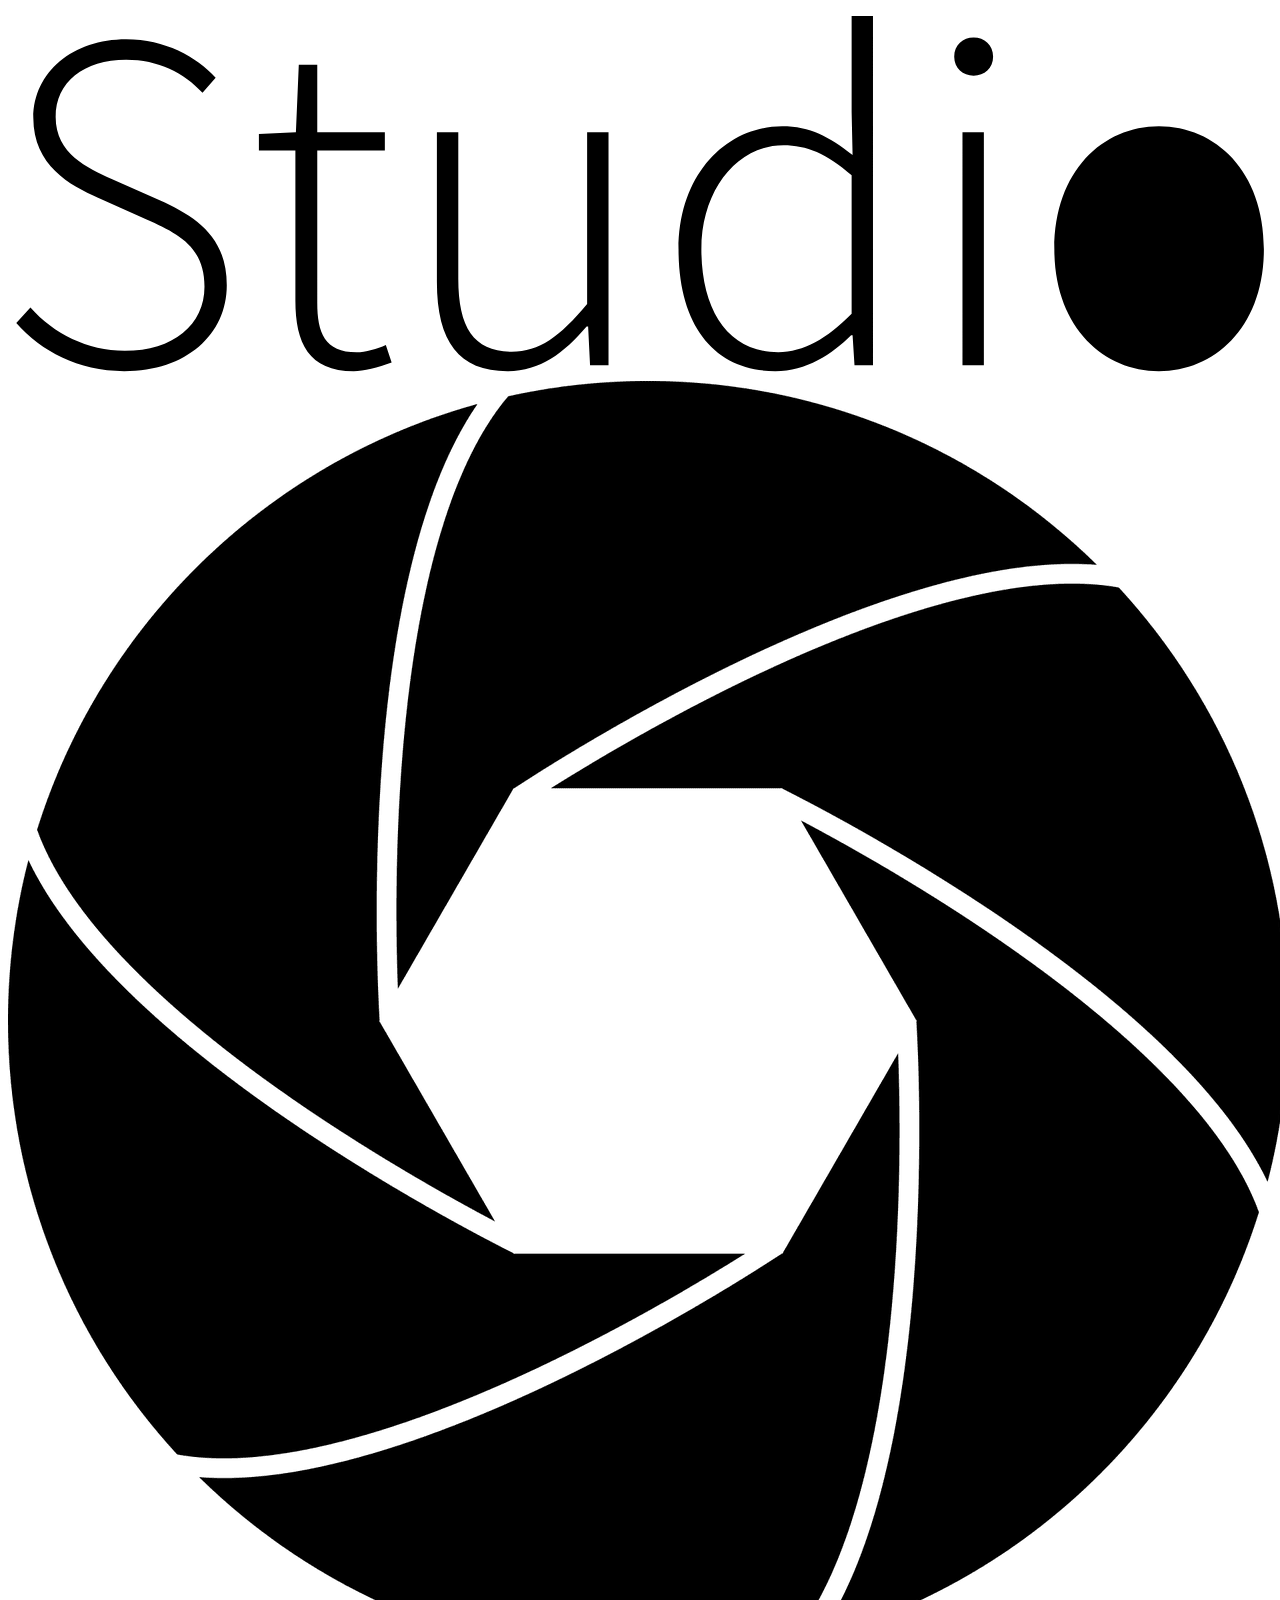
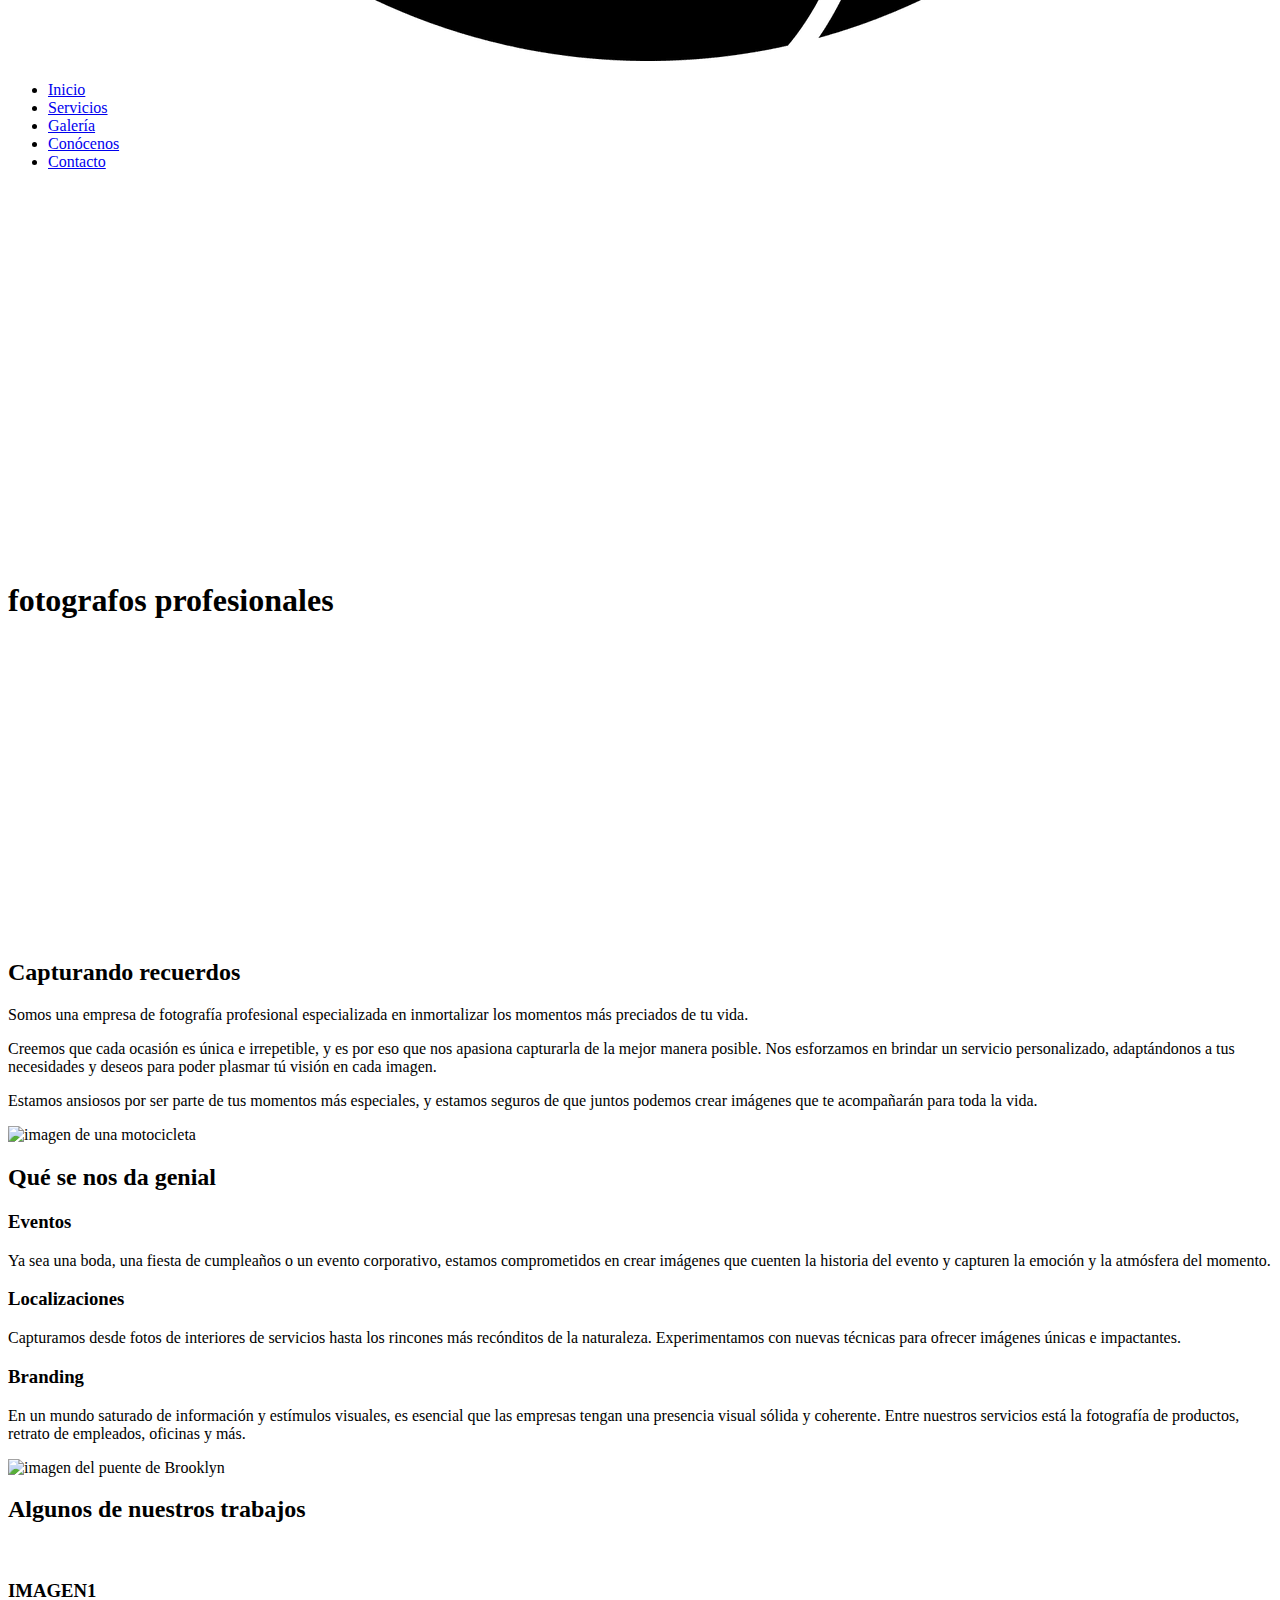
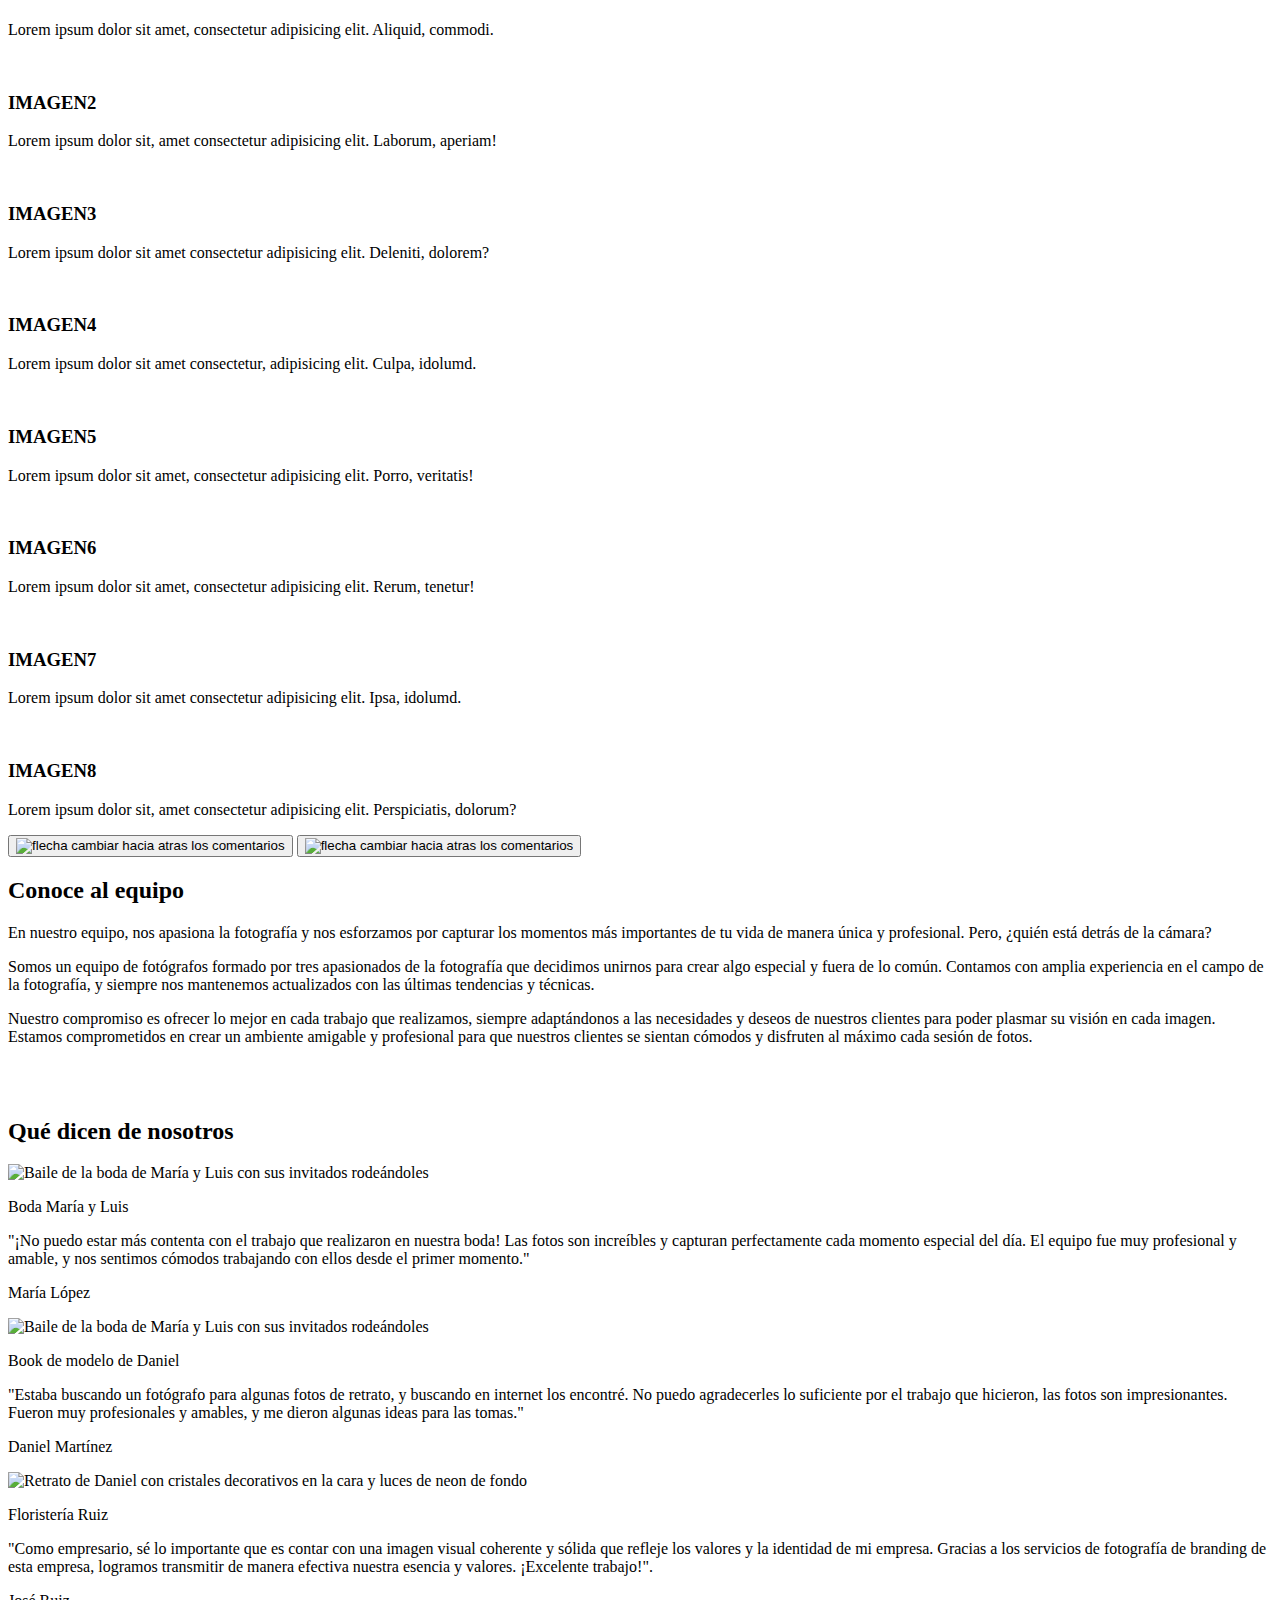
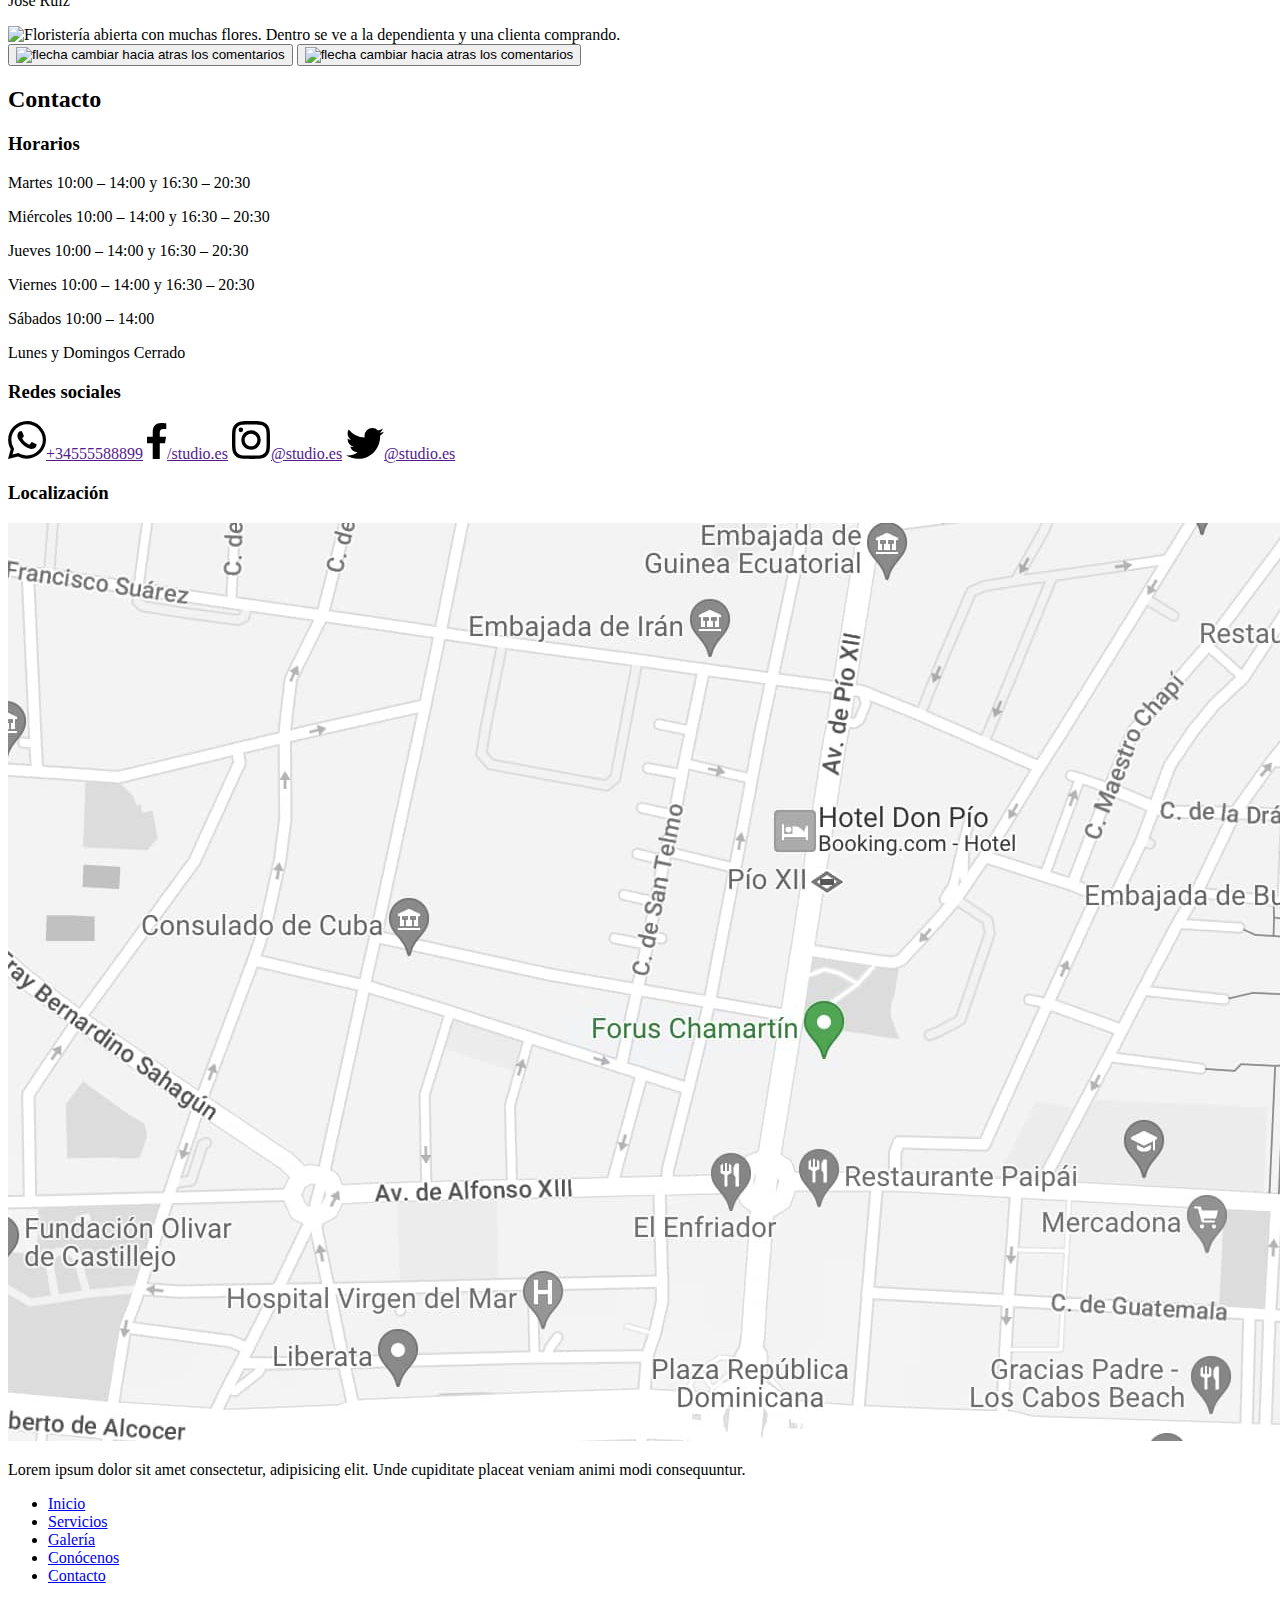
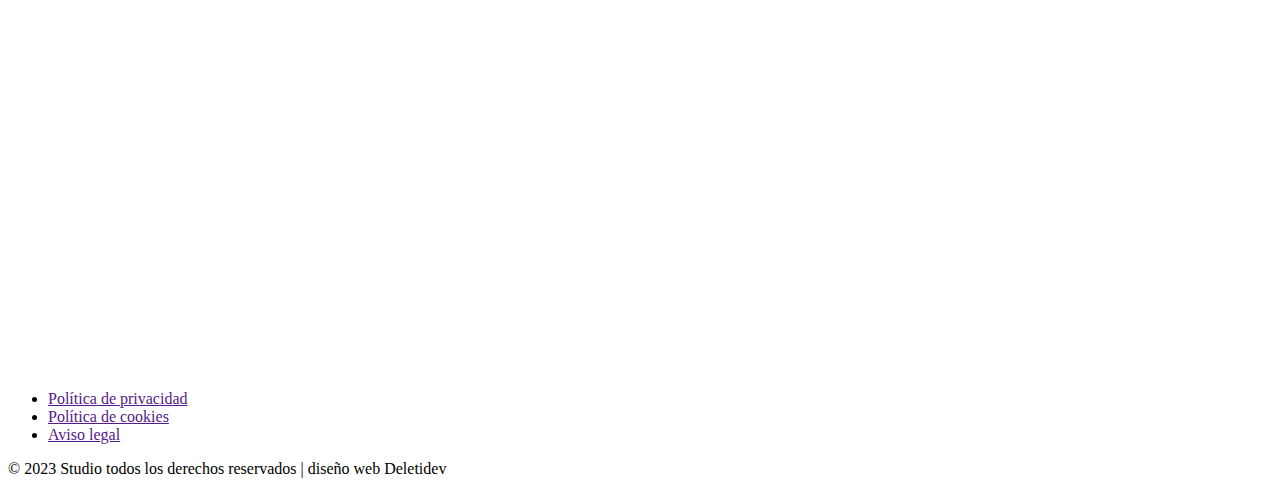
==== commit 9da9570c: "correcciones" ====
--- a/docs/index.html
+++ b/docs/index.html
@@ -1 +1 @@
-<!DOCTYPE html><html lang="es"><head><meta charset="UTF-8"><link rel="icon" type="image/svg+xml" href=""><meta name="viewport" content="width=device-width,initial-scale=1"><link rel="preconnect" href="https://fonts.googleapis.com"><link rel="preconnect" href="https://fonts.gstatic.com" crossorigin><link href="https://fonts.googleapis.com/css2?family=Bebas+Neue&family=Source+Sans+Pro:ital,wght@0,300;0,400;0,600;1,400&display=swap" rel="stylesheet"><title>Studio | Fotografos proferionales</title><script type="module" crossorigin src="./assets/index-eb36a3b4.js"></script><link rel="stylesheet" href="./assets/index-c888d9a4.css"></head><body><header class="header"><div id="header-background" class="header__background"><div class="header__bar container flex flex-row flex-align-center"><img src="./assets/logo-studio-c1c79568.svg" alt="logo de empresa Studio" class="logo"><div id="boton-menu" class="icono-menu" aria-label="icono para abrir y cerrar menu"><img class="icono-menu__obturador" src="./assets/obturador-53ebe497.png" alt=""><div id="menu-line" class="icono-menu__line"></div></div><nav id="menu" class="menu flex"><ul class="menu__list"><li><a href="#inicio" class="menu__item menu__item--active">Inicio</a></li><li><a class="menu__item" href="#services">Servicios</a></li><li><a class="menu__item" href="#work">Galería</a></li><li><a class="menu__item" href="#team">Conócenos</a></li><li><a class="menu__item" href="#contact">Contacto</a></li></ul></nav></div></div></header><main><section id="inicio" class="inicio flex flex-align-center"><div class="inicio__text"><div class="container flow"><img class="logo logo-inicio" src="./assets/logo-studio-white-b383f48c.svg" alt=""><h1 class="title title-xl title-white">fotografos profesionales</h1></div><img class="inicio__scroll" src="./assets/arrow-down-27c321c0.svg" alt=""></div></section><section class="intro padding-sections"><div class="container flow"><h2 class="title title-xxl margin-m">Capturando recuerdos</h2><div class="intro__text flex"><div class="col-2 flow max-text"><p>Somos una empresa de fotografía profesional especializada en inmortalizar los momentos más preciados de tu vida.</p><p>Creemos que cada ocasión es única e irrepetible, y es por eso que nos apasiona capturarla de la mejor manera posible. Nos esforzamos en brindar un servicio personalizado, adaptándonos a tus necesidades y deseos para poder plasmar tú visión en cada imagen.</p><p>Estamos ansiosos por ser parte de tus momentos más especiales, y estamos seguros de que juntos podemos crear imágenes que te acompañarán para toda la vida.</p></div><div class="intro__image-container col-2"><img class="intro__img" src="./assets/inicio-685c5259.jpg" alt=""></div></div></div></section><section id="services" class="services padding-sections"><div class="container services__tablet"><div class="services__text col-t-32 flow"><h2 class="title title-xxl margin-m">Qué se nos da genial</h2><div class="services__box"><div class="services__service services__service--event flow"><h3 class="title title-l">Eventos</h3><p>Ya sea una boda, una fiesta de cumpleaños o un evento corporativo, estamos comprometidos en crear imágenes que cuenten la historia del evento y capturen la emoción y la atmósfera del momento.</p></div><div class="services__service services__service--local flow"><h3 class="title title-l">Localizaciones</h3><p>Capturamos desde fotos de interiores de servicios hasta los rincones más recónditos de la naturaleza. Experimentamos con nuevas técnicas para ofrecer imágenes únicas e impactantes.</p></div><div class="services__service services__service--brand flow"><h3 class="title title-l">Branding</h3><p>En un mundo saturado de información y estímulos visuales, es esencial que las empresas tengan una presencia visual sólida y coherente. Entre nuestros servicios está la fotografía de productos, retrato de empleados, oficinas y más.</p></div></div></div><div class="services__image-container col-t-3"><img class="services__img" src="./assets/services-2-a87cd0ec.jpg" alt=""></div></div></section><section id="works" class="works"></section><section id="team" class="team padding-sections"><div class="container flow"><h2 class="title title-xxl margin-m">Conoce al equipo</h2><div class="team__laptop flex"><div class="team__text col-2 flow max-text"><p>En nuestro equipo, nos apasiona la fotografía y nos esforzamos por capturar los momentos más importantes de tu vida de manera única y profesional. Pero, ¿quién está detrás de la cámara?</p><p>Somos un equipo de fotógrafos formado por tres apasionados de la fotografía que decidimos unirnos para crear algo especial y fuera de lo común. Contamos con amplia experiencia en el campo de la fotografía, y siempre nos mantenemos actualizados con las últimas tendencias y técnicas.</p><p>Nuestro compromiso es ofrecer lo mejor en cada trabajo que realizamos, siempre adaptándonos a las necesidades y deseos de nuestros clientes para poder plasmar su visión en cada imagen. Estamos comprometidos en crear un ambiente amigable y profesional para que nuestros clientes se sientan cómodos y disfruten al máximo cada sesión de fotos.</p></div><div class="team__images col-2"><div class="team__image-container"><img class="team__image team__image--road" src="./assets/team-road-782cd2dd.jpg" alt=""></div><img class="team__image team__image--lake" src="./assets/team-lake-77764103.jpg" alt=""></div></div></div></section><section class="opinion"><div class="container"><h2 class="title title-xxl margin-m">Qué dicen de nosotros</h2></div></section><section id="contact" class="contact padding-sections"><div class="container flow"><h2 class="title title-xxl margin-m">Contacto</h2><div class="flex gap-l"><div class="contact__text flow col-2"><div class="contact__time flow"><h3 class="title title-l">Horarios</h3><div><p>Martes 10:00 – 14:00 y 16:30 – 20:30</p><p>Miércoles 10:00 – 14:00 y 16:30 – 20:30</p><p>Jueves 10:00 – 14:00 y 16:30 – 20:30</p><p>Viernes 10:00 – 14:00 y 16:30 – 20:30</p><p>Sábados 10:00 – 14:00</p><p>Lunes y Domingos Cerrado</p></div></div><div class="contact__socials flow"><h3 class="title title-l">Redes sociales</h3><div class="contact__social-container"><a href="" class="contact__social"><img src="./assets/whatsapp-ea87d028.svg" alt="enlace a whatsapp" title="enlace a whatsapp" class="contact__icon">+34555588899</a> <a href="" class="contact__social"><img src="./assets/facebook-67ca0e6b.svg" alt="enlace a facebook" title="enlace a facebook" class="contact__icon">/studio.es</a> <a href="" class="contact__social"><img src="./assets/instagram-a6bfcff4.svg" alt="enlace a instagram" title="enlace a instagram" class="contact__icon">@studio.es</a> <a href="" class="contact__social"><img src="./assets/twitter-a44cff69.svg" alt="enlace a twitter" title="enlace a twitter" class="contact__icon">@studio.es</a></div></div></div><div class="contact__local flow col-2"><h3 class="title title-l">Localización</h3><div class="contact__image-container"><img src="./assets/mapa-848af8f8.jpg" alt="mapa con la localizacion del estudio" class="contact__img"></div><p>Lorem ipsum dolor sit amet consectetur, adipisicing elit. Unde cupiditate placeat veniam animi modi consequuntur.</p></div></div></div></section></main><footer class="footer padding-sections"><div class="container"><div class="flex flex-row"><nav><ul class="menu-footer"><li><a href="#inicio">Inicio</a></li><li><a href="#services">Servicios</a></li><li><a href="#gallery">Galería</a></li><li><a href="#team">Conócenos</a></li><li><a href="#contact">Contacto</a></li></ul></nav><div><div class="logo-footer__decoration"><img class="logo-footer" src="./assets/logo-studio-white-b383f48c.svg" alt="logo de la empresa Studio"></div><nav><ul class="footer__policy flex flex-row"><li><a href="">Política de privacidad</a></li><li><a href="">Política de cookies</a></li><li><a href="">Aviso legal</a></li></ul></nav></div></div></div></footer><div class="copy"><p class="container">© 2023 Studio todos los derechos reservados | diseño web Deletidev</p></div></body></html>+<!DOCTYPE html><html lang="es"><head><meta charset="UTF-8"><link rel="icon" type="image/x-icon" href="./assets/favicon-e8e614fa.ico"><link rel="icon" type="image/png" sizes="16x16" href="[data-uri]"><link rel="icon" type="image/png" sizes="32x32" href="[data-uri]"><link rel="apple-touch-icon" sizes="180x180" href="./assets/apple-touch-icon-1fbe2276.png"><link rel="icon" href="./assets/favicon-f3031860.svg"><link rel="manifest" href="[data-uri]"><link rel="mask-icon" href="./assets/safari-pinned-tab-812aea53.svg" color="#5bbad5"><meta name="msapplication-TileColor" content="#da532c"><meta name="theme-color" content="#ffffff"><meta name="viewport" content="width=device-width,initial-scale=1"><link rel="preconnect" href="https://fonts.googleapis.com"><link rel="preconnect" href="https://fonts.gstatic.com" crossorigin><link href="https://fonts.googleapis.com/css2?family=Bebas+Neue&family=Source+Sans+Pro:ital,wght@0,300;0,400;0,600;1,400&display=swap" rel="stylesheet"><title>Studio | Fotografos proferionales</title><script type="module" crossorigin src="./assets/index-94da97fa.js"></script><link rel="stylesheet" href="./assets/index-69375db5.css"></head><body><header class="header"><div id="header-background" class="header__background"><div class="header__bar container flex flex-row flex-align-center"><img src="./assets/logo-studio-c1c79568.svg" alt="logo de empresa Studio" class="logo"><div id="boton-menu" class="icono-menu" aria-label="icono para abrir y cerrar menu"><img class="icono-menu__obturador" src="./assets/obturador-53ebe497.png" alt=""><div id="menu-line" class="icono-menu__line"></div></div><nav id="menu" class="menu flex"><ul class="menu__list"><li><a rel="home" href="#home" class="menu__item">Inicio</a></li><li><a rel="services" class="menu__item" href="#services">Servicios</a></li><li><a rel="works" class="menu__item" href="#works">Galería</a></li><li><a rel="teams" class="menu__item" href="#teams">Conócenos</a></li><li><a rel="contact" class="menu__item" href="#contact">Contacto</a></li></ul></nav></div></div></header><main><section id="home"><article id="home-start" class="home flex flex-align-center"><div class="home__text"><div class="container flow"><img class="logo logo-home" src="./assets/logo-studio-white-b383f48c.svg" alt="logo de la empresa Studio"><h1 class="title title-xl title-white">fotografos profesionales</h1></div><a href=""><img class="home__scroll" src="./assets/arrow-down-27c321c0.svg" alt="haz scroll para seguir conociendonos"></a></div></article><article class="intro padding-sections"><div class="container flow"><h2 class="title title-xxl margin-m">Capturando recuerdos</h2><div class="intro__text flex"><div class="col-2 flow max-text"><p>Somos una empresa de fotografía profesional especializada en inmortalizar los momentos más preciados de tu vida.</p><p>Creemos que cada ocasión es única e irrepetible, y es por eso que nos apasiona capturarla de la mejor manera posible. Nos esforzamos en brindar un servicio personalizado, adaptándonos a tus necesidades y deseos para poder plasmar tú visión en cada imagen.</p><p>Estamos ansiosos por ser parte de tus momentos más especiales, y estamos seguros de que juntos podemos crear imágenes que te acompañarán para toda la vida.</p></div><div class="intro__image-container col-2"><img class="intro__img" src="./assets/inicio-c75e4ff9.jpg" alt="imagen de una motocicleta"></div></div></div></article></section><section id="services" class="services padding-sections"><div class="container services__tablet"><div class="services__text col-t-32 flow"><h2 class="title title-xxl margin-m">Qué se nos da genial</h2><div class="services__box"><div class="services__service services__service--event flow"><h3 class="title title-l">Eventos</h3><p>Ya sea una boda, una fiesta de cumpleaños o un evento corporativo, estamos comprometidos en crear imágenes que cuenten la historia del evento y capturen la emoción y la atmósfera del momento.</p></div><div class="services__service services__service--local flow"><h3 class="title title-l">Localizaciones</h3><p>Capturamos desde fotos de interiores de servicios hasta los rincones más recónditos de la naturaleza. Experimentamos con nuevas técnicas para ofrecer imágenes únicas e impactantes.</p></div><div class="services__service services__service--brand flow"><h3 class="title title-l">Branding</h3><p>En un mundo saturado de información y estímulos visuales, es esencial que las empresas tengan una presencia visual sólida y coherente. Entre nuestros servicios está la fotografía de productos, retrato de empleados, oficinas y más.</p></div></div></div><div class="services__image-container col-t-3"><img class="services__img" src="./assets/services-2-724110b3.jpg" alt="imagen del puente de Brooklyn"></div></div></section><section id="works" class="works padding-sections"><div class="container"><h2 class="title title-xxl margin-m">Algunos de nuestros trabajos</h2><div class="works__carousel"><div class="works__container"><div id="works-scroll" class="works__scroll"><div class="work" data-size="medium"><div class="work__header"><img class="work__img" src="./assets/img1-c606d529.jpg" alt=""><a href=""></a></div><div class="work__text"><h3 class="title work__title">IMAGEN1</h3><p class="work__p">Lorem ipsum dolor sit amet, consectetur adipisicing elit. Aliquid, commodi.</p></div></div><div class="work" data-size="small"><div class="work__header"><img class="work__img" src="./assets/img2-7a3555aa.jpg" alt=""><a href=""></a></div><div class="work__text"><h3 class="title work__title">IMAGEN2</h3><p class="work__p">Lorem ipsum dolor sit, amet consectetur adipisicing elit. Laborum, aperiam!</p></div></div><div class="work" data-size="medium"><div class="work__header"><img class="work__img" src="./assets/img3-9581cf12.jpg" alt=""><a href=""></a></div><div class="work__text"><h3 class="title work__title">IMAGEN3</h3><p class="work__p">Lorem ipsum dolor sit amet consectetur adipisicing elit. Deleniti, dolorem?</p></div></div><div class="work" data-size="small"><div class="work__header"><img class="work__img" src="./assets/img4-1846ddf3.jpg" alt=""><a href=""></a></div><div class="work__text"><h3 class="title work__title">IMAGEN4</h3><p class="work__p">Lorem ipsum dolor sit amet consectetur, adipisicing elit. Culpa, idolumd.</p></div></div><div class="work" data-size="small"><div class="work__header"><img class="work__img" src="./assets/img5-96b8718a.jpg" alt=""><a href=""></a></div><div class="work__text"><h3 class="title work__title">IMAGEN5</h3><p class="work__p">Lorem ipsum dolor sit amet, consectetur adipisicing elit. Porro, veritatis!</p></div></div><div class="work" data-size="small"><div class="work__header"><img class="work__img" src="./assets/img6-08075e85.jpg" alt=""><a href=""></a></div><div class="work__text"><h3 class="title work__title">IMAGEN6</h3><p class="work__p">Lorem ipsum dolor sit amet, consectetur adipisicing elit. Rerum, tenetur!</p></div></div><div class="work" data-size="small"><div class="work__header"><img class="work__img" src="./assets/img7-8c1b6798.jpg" alt=""><a href=""></a></div><div class="work__text"><h3 class="title work__title">IMAGEN7</h3><p class="work__p">Lorem ipsum dolor sit amet consectetur adipisicing elit. Ipsa, idolumd.</p></div></div><div class="work" data-size="small"><div class="work__header"><img class="work__img" src="./assets/img8-eb7245bc.jpg" alt=""><a href=""></a></div><div class="work__text"><h3 class="title work__title">IMAGEN8</h3><p class="work__p">Lorem ipsum dolor sit, amet consectetur adipisicing elit. Perspiciatis, dolorum?</p></div></div></div></div><div id="works-arrows" class="works__arrows flex flex-row gap-m"><button id="works-prev" class="works__btn"><img class="works__arrows" src="./assets/arrow-prev-2f5d2f4d.svg" alt="flecha cambiar hacia atras los comentarios"></button> <button id="works-next" class="works__btn"><img class="works__arrows" src="./assets/arrow-next-2fbbce26.svg" alt="flecha cambiar hacia atras los comentarios"></button></div></div></div></section><section id="teams" class="padding-sections"><article class="team flow"><div class="container"><h2 class="title title-xxl margin-m">Conoce al equipo</h2><div class="team__laptop flex"><div class="team__text col-2 flow max-text"><p>En nuestro equipo, nos apasiona la fotografía y nos esforzamos por capturar los momentos más importantes de tu vida de manera única y profesional. Pero, ¿quién está detrás de la cámara?</p><p>Somos un equipo de fotógrafos formado por tres apasionados de la fotografía que decidimos unirnos para crear algo especial y fuera de lo común. Contamos con amplia experiencia en el campo de la fotografía, y siempre nos mantenemos actualizados con las últimas tendencias y técnicas.</p><p>Nuestro compromiso es ofrecer lo mejor en cada trabajo que realizamos, siempre adaptándonos a las necesidades y deseos de nuestros clientes para poder plasmar su visión en cada imagen. Estamos comprometidos en crear un ambiente amigable y profesional para que nuestros clientes se sientan cómodos y disfruten al máximo cada sesión de fotos.</p></div><div class="team__images col-2"><div class="team__image-container"><img class="team__image team__image--road" src="./assets/team-road-f0d4d525.jpg" alt=""></div><img class="team__image team__image--lake" src="./assets/team-lake-b7edb65f.jpg" alt=""></div></div></div></article><article id="clients" class="clients"><div class="container positon-relative"><h2 class="title title-xxl margin-m clients__title">Qué dicen de nosotros</h2><div class="clients__img-decoration"><img id="clients-img" class="clients__img" src="./assets/cliente-maria-be56ba19.jpg" alt="Baile de la boda de María y Luis con sus invitados rodeándoles"></div><div class="testimonials"><div id="testimonials-container" class="testimonials__container"><div class="testimonial testimonial--active flow"><p class="title title-m">Boda María y Luis</p><p class="testimonial__opinion">"¡No puedo estar más contenta con el trabajo que realizaron en nuestra boda! Las fotos son increíbles y capturan perfectamente cada momento especial del día. El equipo fue muy profesional y amable, y nos sentimos cómodos trabajando con ellos desde el primer momento."</p><p class="testimonial__name">María López</p><img class="testimonial__img testimonial__img--active" src="./assets/cliente-maria-be56ba19.jpg" alt="Baile de la boda de María y Luis con sus invitados rodeándoles"></div><div class="testimonial flow"><p class="title title-m">Book de modelo de Daniel</p><p class="testimonial__opinion">"Estaba buscando un fotógrafo para algunas fotos de retrato, y buscando en internet los encontré. No puedo agradecerles lo suficiente por el trabajo que hicieron, las fotos son impresionantes. Fueron muy profesionales y amables, y me dieron algunas ideas para las tomas."</p><p class="testimonial__name">Daniel Martínez</p><img class="testimonial__img" src="./assets/cliente-daniel-55974139.jpg" alt="Retrato de Daniel con cristales decorativos en la cara y luces de neon de fondo"></div><div class="testimonial flow"><p class="title title-m">Floristería Ruiz</p><p class="testimonial__opinion">"Como empresario, sé lo importante que es contar con una imagen visual coherente y sólida que refleje los valores y la identidad de mi empresa. Gracias a los servicios de fotografía de branding de esta empresa, logramos transmitir de manera efectiva nuestra esencia y valores. ¡Excelente trabajo!".</p><p class="testimonial__name">José Ruiz</p><img class="testimonial__img" src="./assets/cliente-jose-1a67d997.jpg" alt="Floristería abierta con muchas flores. Dentro se ve a la dependienta y una clienta comprando."></div></div><div id="testimonials-arrows" class="testimonials__arrows flex flex-row gap-m"><button id="testimonials-prev" class="testimonials__btn"><img class="testimonials__arrows" src="./assets/arrow-prev-2f5d2f4d.svg" alt="flecha cambiar hacia atras los comentarios"></button> <button id="testimonials-next" class="testimonials__btn"><img class="testimonials__arrows" src="./assets/arrow-next-2fbbce26.svg" alt="flecha cambiar hacia atras los comentarios"></button></div></div></div></article></section><section id="contact" class="contact"><div class="container flow"><h2 class="title title-xxl margin-m">Contacto</h2><div class="flex gap-l"><div class="contact__text flow col-2"><div class="contact__time flow"><h3 class="title title-l">Horarios</h3><div><p>Martes 10:00 – 14:00 y 16:30 – 20:30</p><p>Miércoles 10:00 – 14:00 y 16:30 – 20:30</p><p>Jueves 10:00 – 14:00 y 16:30 – 20:30</p><p>Viernes 10:00 – 14:00 y 16:30 – 20:30</p><p>Sábados 10:00 – 14:00</p><p>Lunes y Domingos Cerrado</p></div></div><div class="contact__socials flow"><h3 class="title title-l">Redes sociales</h3><div class="contact__social-container"><a href="" class="contact__social"><img src="./assets/whatsapp-ea87d028.svg" alt="enlace a whatsapp" title="enlace a whatsapp" class="contact__icon">+34555588899</a> <a href="" class="contact__social"><img src="./assets/facebook-67ca0e6b.svg" alt="enlace a facebook" title="enlace a facebook" class="contact__icon">/studio.es</a> <a href="" class="contact__social"><img src="./assets/instagram-a6bfcff4.svg" alt="enlace a instagram" title="enlace a instagram" class="contact__icon">@studio.es</a> <a href="" class="contact__social"><img src="./assets/twitter-a44cff69.svg" alt="enlace a twitter" title="enlace a twitter" class="contact__icon">@studio.es</a></div></div></div><div class="contact__local flow col-2"><h3 class="title title-l">Localización</h3><div class="contact__image-container"><img src="./assets/mapa-848af8f8.jpg" alt="mapa con la localizacion del estudio" class="contact__img"></div><p>Lorem ipsum dolor sit amet consectetur, adipisicing elit. Unde cupiditate placeat veniam animi modi consequuntur.</p></div></div></div></section></main><footer class="footer"><div class="container"><div class="flex flex-row gap-m"><nav><ul class="menu-footer"><li><a class="menu-footer__item" href="#home">Inicio</a></li><li><a class="menu-footer__item" href="#services">Servicios</a></li><li><a class="menu-footer__item" href="#gallery">Galería</a></li><li><a class="menu-footer__item" href="#team">Conócenos</a></li><li><a class="menu-footer__item" href="#contact">Contacto</a></li></ul></nav><div class="footer__decoration"><img class="logo-footer" src="./assets/logo-studio-white-b383f48c.svg" alt="logo de la empresa Studio"></div></div><nav><ul class="footer__policy flex flex-row"><li><a class="footer__policy-item" href="">Política de privacidad</a></li><li><a class="footer__policy-item" href="">Política de cookies</a></li><li><a class="footer__policy-item" href="">Aviso legal</a></li></ul></nav></div></footer><div class="copy"><p class="container">© 2023 Studio todos los derechos reservados | diseño web Deletidev</p></div></body></html>